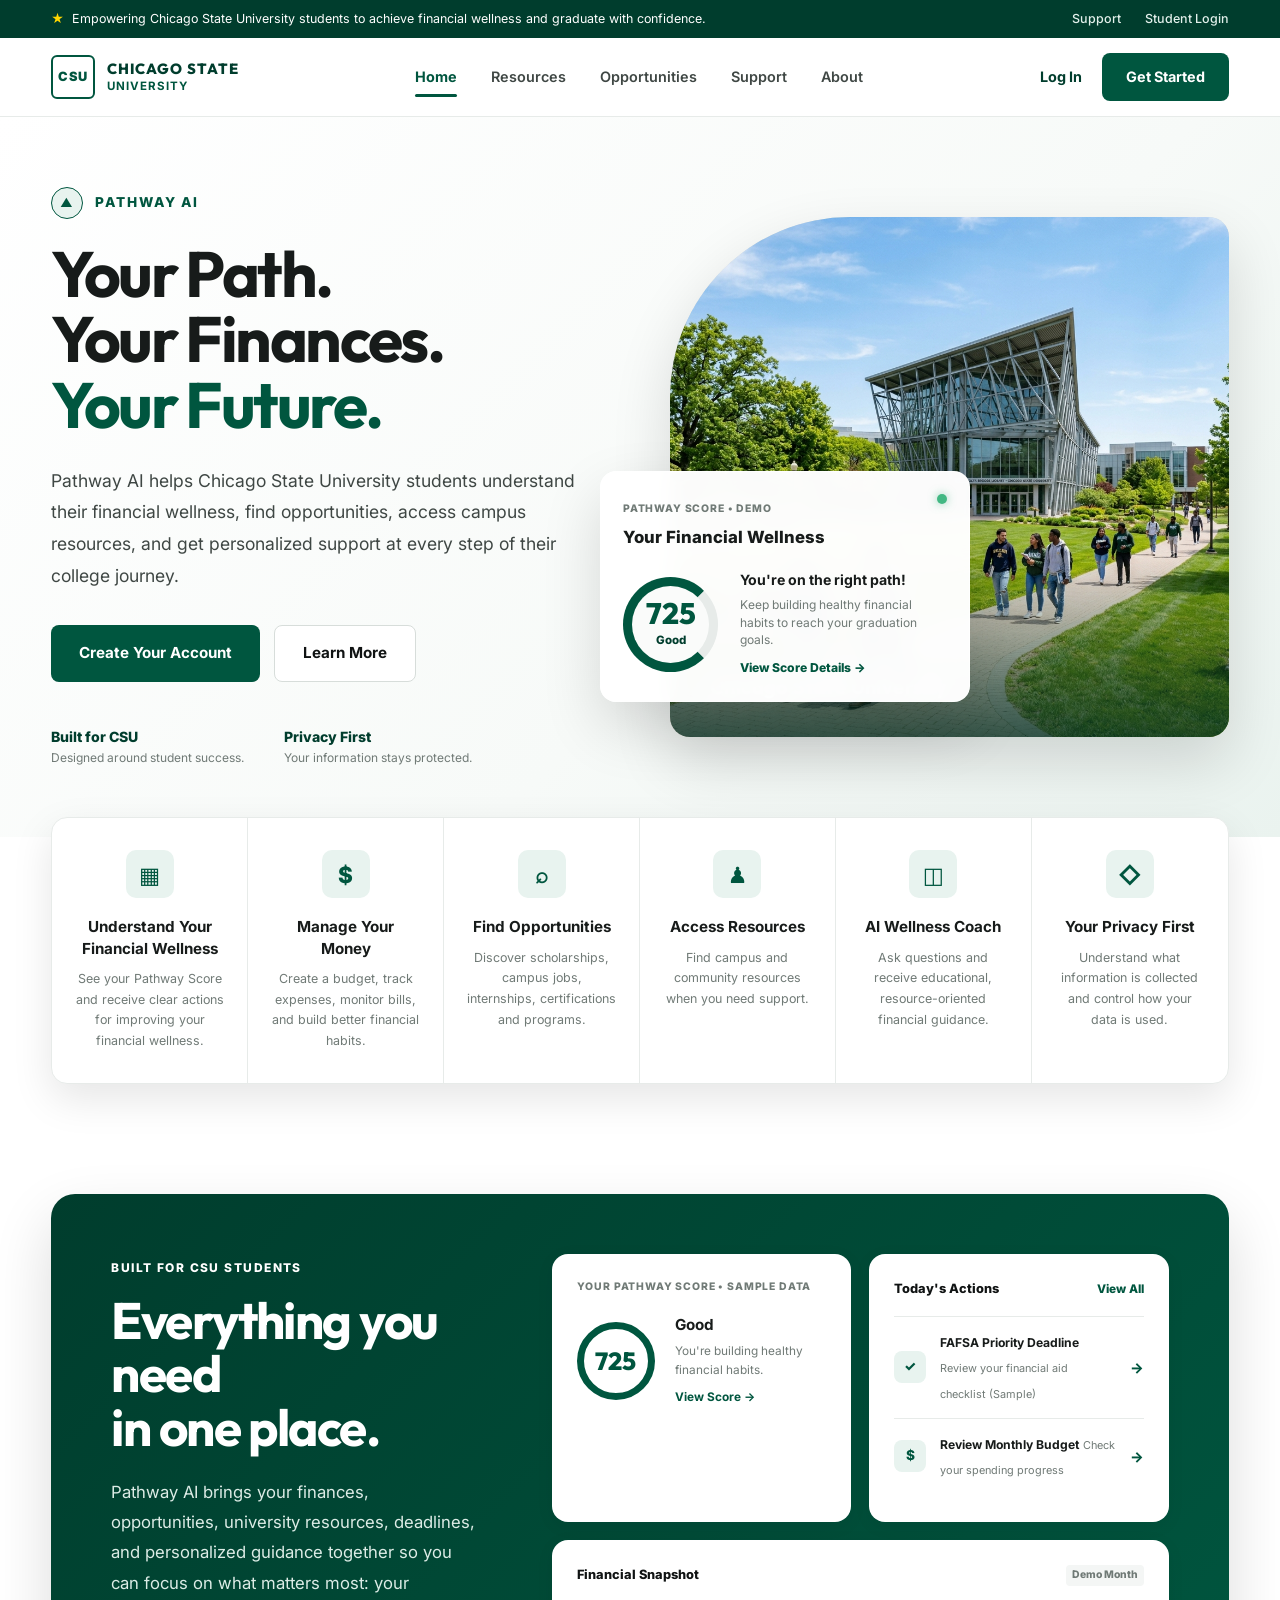
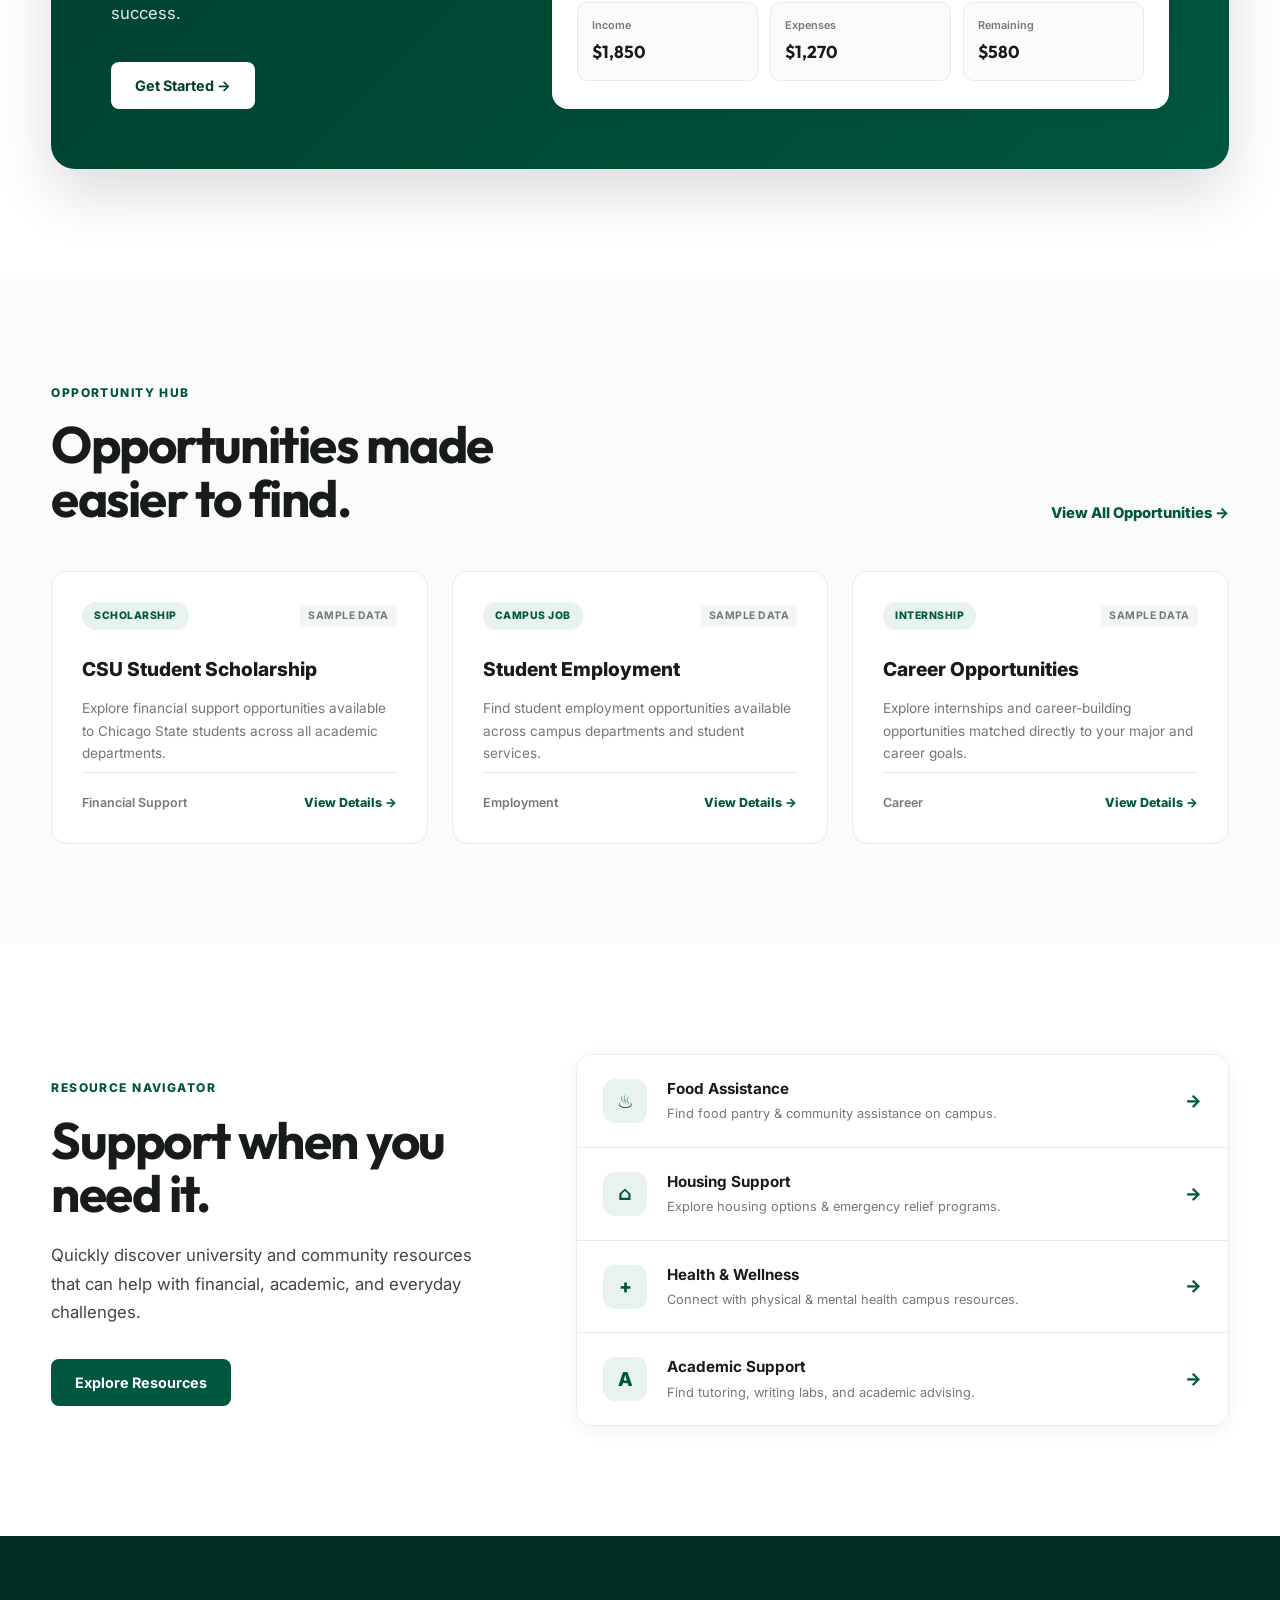
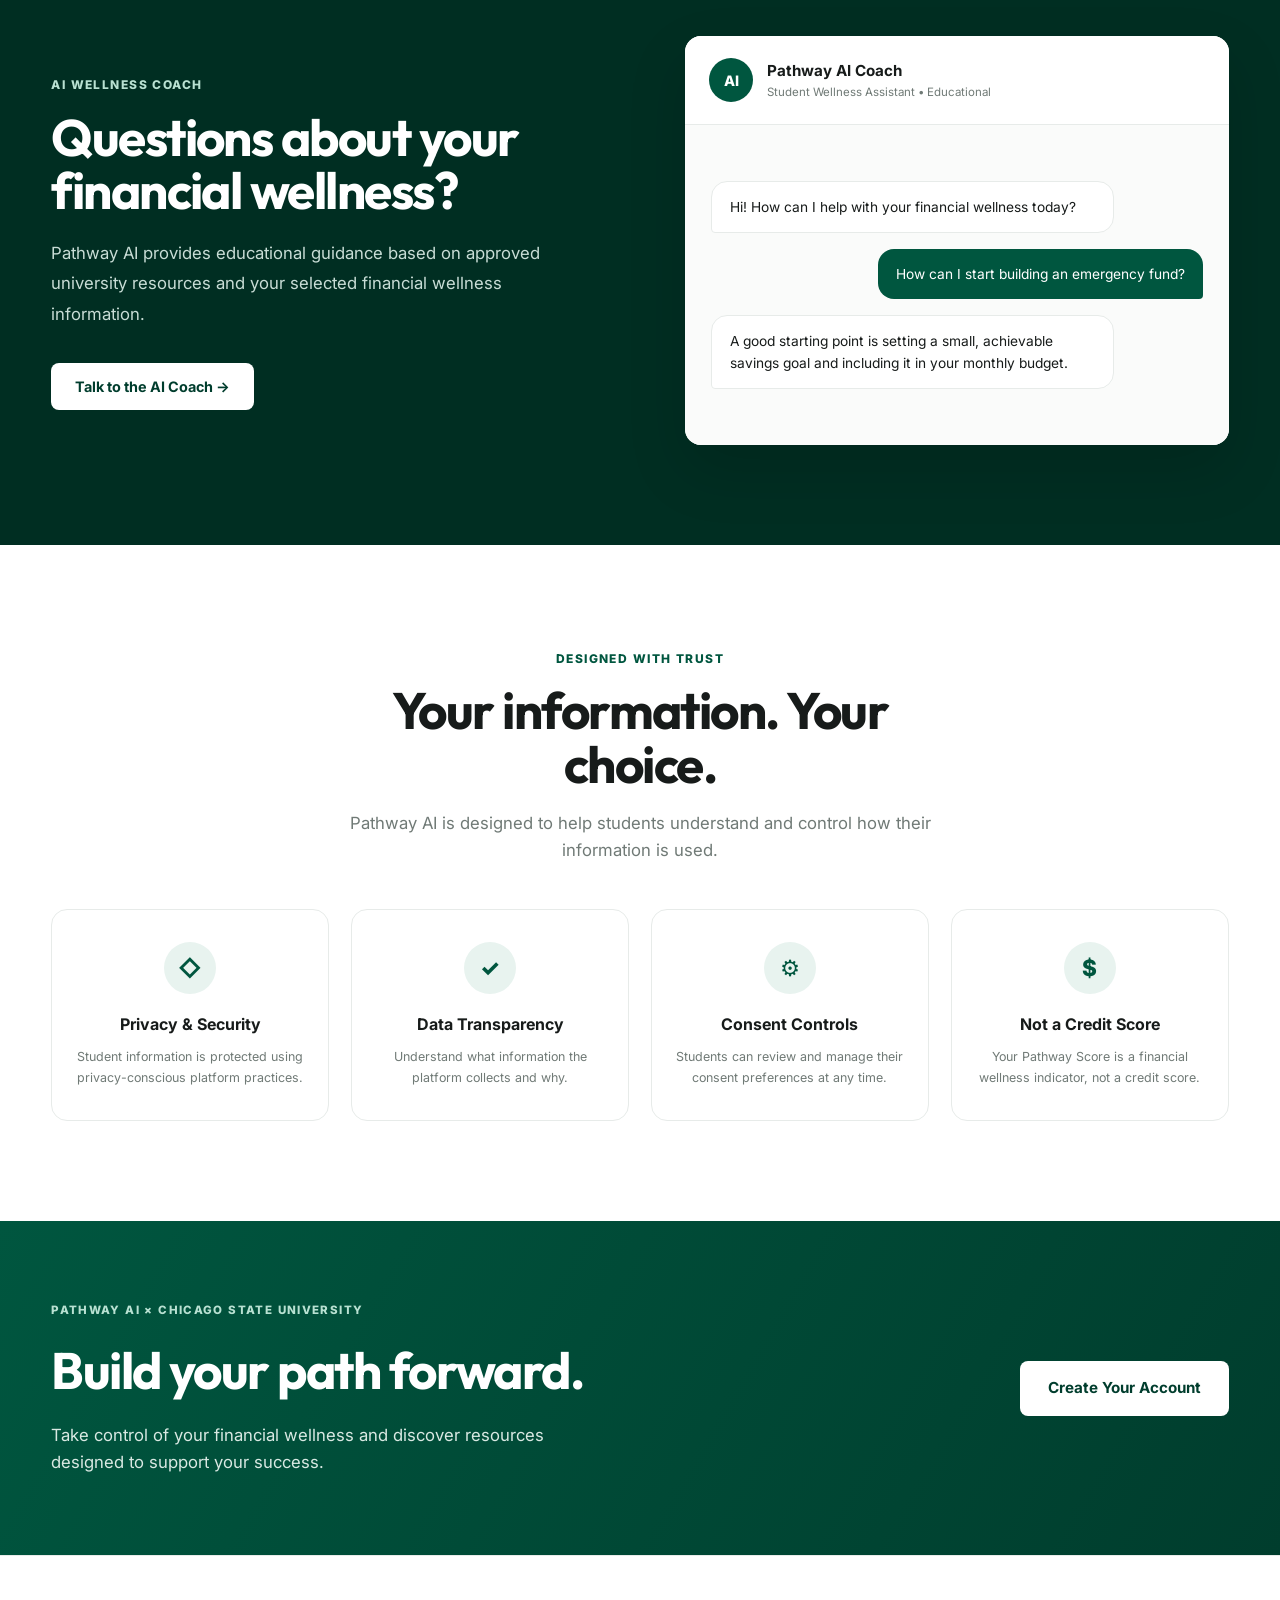
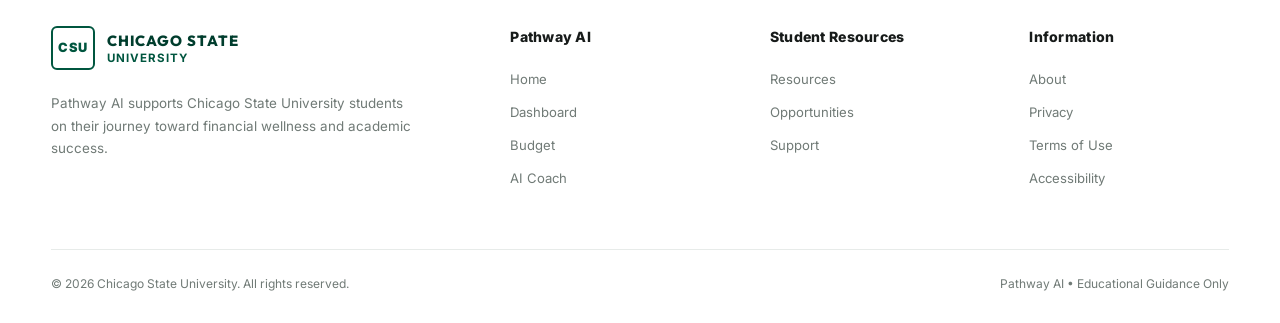
==== index.html @ 60a9a108 "feat: add Pathway AI Chicago State University home page and vercel configuration" ====
<!DOCTYPE html>
<html lang="en">
<head>
  <meta charset="UTF-8" />
  <meta name="viewport" content="width=device-width, initial-scale=1.0" />

  <title>Pathway AI | Chicago State University</title>

  <meta
    name="description"
    content="Pathway AI helps Chicago State University students understand their financial wellness, discover opportunities, access resources, and receive personalized guidance."
  />

  <!-- Fonts -->
  <link rel="preconnect" href="https://fonts.googleapis.com">
  <link rel="preconnect" href="https://fonts.gstatic.com" crossorigin>
  <link href="https://fonts.googleapis.com/css2?family=Inter:wght@400;500;600;700;800;900&family=Outfit:wght@600;700;800&display=swap" rel="stylesheet">

  <link rel="stylesheet" href="styles.css" />
</head>

<body>

  <!-- =========================================
       1. TOP UNIVERSITY BAR
  ========================================== -->

  <div class="university-bar">
    <div class="container university-bar-content">

      <p>
        <span class="star-icon">★</span> Empowering Chicago State University students to achieve financial wellness and graduate with confidence.
      </p>

      <div class="university-links">
        <a href="/support.html">Support</a>
        <a href="/login.html">Student Login</a>
      </div>

    </div>
  </div>


  <!-- =========================================
       2. NAVIGATION
  ========================================== -->

  <header class="site-header" id="site-header">

    <div class="container navbar">

      <a href="/" class="brand" aria-label="Chicago State University Home">
        <div class="brand-mark">
          CSU
        </div>

        <div class="brand-text">
          <strong>CHICAGO STATE</strong>
          <span>UNIVERSITY</span>
        </div>
      </a>

      <nav class="nav-links" id="nav-links" aria-label="Main navigation">
        <a href="/" class="active">Home</a>
        <a href="/resources.html">Resources</a>
        <a href="/opportunities.html">Opportunities</a>
        <a href="/support.html">Support</a>
        <a href="/about.html">About</a>
      </nav>

      <div class="nav-actions">
        <a href="/login.html" class="login-link">
          Log In
        </a>

        <a href="/signup.html" class="btn btn-primary">
          Get Started
        </a>
      </div>

      <button
        class="mobile-menu-button"
        id="mobile-menu-toggle"
        aria-label="Toggle navigation menu"
        aria-expanded="false"
        aria-controls="mobile-nav-drawer"
      >
        ☰
      </button>

    </div>

    <!-- Mobile Navigation Drawer -->
    <div class="mobile-nav-drawer" id="mobile-nav-drawer" aria-hidden="true">
      <div class="mobile-nav-header">
        <div class="brand">
          <div class="brand-mark">CSU</div>
          <div class="brand-text">
            <strong>CHICAGO STATE</strong>
            <span>UNIVERSITY</span>
          </div>
        </div>
        <button class="mobile-close-button" id="mobile-menu-close" aria-label="Close menu">&times;</button>
      </div>
      <nav class="mobile-nav-links">
        <a href="/" class="active">Home</a>
        <a href="/resources.html">Resources</a>
        <a href="/opportunities.html">Opportunities</a>
        <a href="/support.html">Support</a>
        <a href="/about.html">About</a>
        <hr class="drawer-divider" />
        <a href="/dashboard.html">Dashboard</a>
        <a href="/budget.html">Budget Tracker</a>
        <a href="/coach.html">AI Wellness Coach</a>
      </nav>
      <div class="mobile-nav-footer">
        <a href="/login.html" class="btn btn-outline btn-full">Log In</a>
        <a href="/signup.html" class="btn btn-primary btn-full">Get Started</a>
      </div>
    </div>
    <div class="mobile-backdrop" id="mobile-backdrop"></div>

  </header>


  <main>

    <!-- =========================================
         3. HERO
    ========================================== -->

    <section class="hero">

      <div class="container hero-grid">

        <!-- LEFT -->
        <div class="hero-content">

          <div class="pathway-label">
            <div class="pathway-icon">
              ▲
            </div>
            <span>PATHWAY AI</span>
          </div>

          <h1>
            Your Path.<br>
            Your Finances.<br>
            <span>Your Future.</span>
          </h1>

          <p class="hero-description">
            Pathway AI helps Chicago State University students understand their financial wellness, find opportunities, access campus resources, and get personalized support at every step of their college journey.
          </p>

          <div class="hero-buttons">
            <a href="/signup.html" class="btn btn-primary btn-large">
              Create Your Account
            </a>

            <a href="#how-it-works" class="btn btn-outline btn-large">
              Learn More
            </a>
          </div>

          <div class="hero-trust">
            <div>
              <strong>Built for CSU</strong>
              <span>Designed around student success.</span>
            </div>

            <div>
              <strong>Privacy First</strong>
              <span>Your information stays protected.</span>
            </div>
          </div>

        </div>


        <!-- RIGHT -->
        <div class="hero-visual">

          <div class="hero-image-wrapper">

            <!-- Approved Chicago State University photography -->
            <div class="campus-container">
              <img
                src="images/csu-campus.jpg"
                alt="Chicago State University campus with students"
                class="campus-photo"
                loading="eager"
              />
              <div class="campus-overlay">
                <span>Chicago State University</span>
              </div>
            </div>


            <!-- DASHBOARD FLOATING CARD -->
            <div class="floating-score-card">

              <div class="score-card-header">
                <div>
                  <small>PATHWAY SCORE &bull; DEMO</small>
                  <h3>Your Financial Wellness</h3>
                </div>
                <span class="status-dot" title="Active Status"></span>
              </div>

              <div class="score-content">
                <div class="score-circle">
                  <span>725</span>
                  <small>Good</small>
                </div>

                <div class="score-message">
                  <strong>You're on the right path!</strong>
                  <p>
                    Keep building healthy financial habits to reach your graduation goals.
                  </p>
                  <a href="/dashboard.html">
                    View Score Details &rarr;
                  </a>
                </div>
              </div>

            </div>

          </div>

        </div>

      </div>

    </section>



    <!-- =========================================
         4. CORE FEATURES
    ========================================== -->

    <section class="features-section">

      <div class="container">

        <div class="feature-grid">

          <a href="/dashboard.html" class="feature-card">
            <div class="feature-icon">&#x25A6;</div>
            <h3>
              Understand Your
              Financial Wellness
            </h3>
            <p>
              See your Pathway Score and receive clear actions for improving your financial wellness.
            </p>
          </a>

          <a href="/budget.html" class="feature-card">
            <div class="feature-icon">$</div>
            <h3>
              Manage Your Money
            </h3>
            <p>
              Create a budget, track expenses, monitor bills, and build better financial habits.
            </p>
          </a>

          <a href="/opportunities.html" class="feature-card">
            <div class="feature-icon">&#x2315;</div>
            <h3>
              Find Opportunities
            </h3>
            <p>
              Discover scholarships, campus jobs, internships, certifications and programs.
            </p>
          </a>

          <a href="/resources.html" class="feature-card">
            <div class="feature-icon">&#x265F;</div>
            <h3>
              Access Resources
            </h3>
            <p>
              Find campus and community resources when you need support.
            </p>
          </a>

          <a href="/coach.html" class="feature-card">
            <div class="feature-icon">&#x25EB;</div>
            <h3>
              AI Wellness Coach
            </h3>
            <p>
              Ask questions and receive educational, resource-oriented financial guidance.
            </p>
          </a>

          <a href="/privacy.html" class="feature-card">
            <div class="feature-icon">&#x25C7;</div>
            <h3>
              Your Privacy First
            </h3>
            <p>
              Understand what information is collected and control how your data is used.
            </p>
          </a>

        </div>

      </div>

    </section>



    <!-- =========================================
         5. EVERYTHING IN ONE PLACE (DASHBOARD PREVIEW)
    ========================================== -->

    <section class="platform-section" id="how-it-works">

      <div class="container platform-grid">

        <!-- LEFT -->
        <div class="platform-copy">
          <span class="eyebrow">
            BUILT FOR CSU STUDENTS
          </span>

          <h2>
            Everything you need<br>
            in one place.
          </h2>

          <p>
            Pathway AI brings your finances, opportunities, university resources, deadlines, and personalized guidance together so you can focus on what matters most: your success.
          </p>

          <a href="/signup.html" class="btn btn-light">
            Get Started &rarr;
          </a>
        </div>


        <!-- RIGHT DASHBOARD PREVIEW -->
        <div class="dashboard-preview">

          <!-- SCORE -->
          <div class="dashboard-card score-preview">
            <span class="card-label">
              YOUR PATHWAY SCORE &bull; SAMPLE DATA
            </span>

            <div class="mini-score">
              <div class="mini-score-circle">
                725
              </div>

              <div>
                <strong>Good</strong>
                <p>
                  You're building healthy financial habits.
                </p>
                <a href="/dashboard.html">
                  View Score &rarr;
                </a>
              </div>
            </div>
          </div>


          <!-- ACTIONS -->
          <div class="dashboard-card">
            <div class="dashboard-card-title">
              <span>Today's Actions</span>
              <a href="/dashboard.html">
                View All
              </a>
            </div>

            <div class="action-item">
              <div class="action-icon">&check;</div>
              <div>
                <strong>FAFSA Priority Deadline</strong>
                <small>Review your financial aid checklist (Sample)</small>
              </div>
              <span class="arrow-indicator">&rarr;</span>
            </div>

            <div class="action-item">
              <div class="action-icon">$</div>
              <div>
                <strong>Review Monthly Budget</strong>
                <small>Check your spending progress</small>
              </div>
              <span class="arrow-indicator">&rarr;</span>
            </div>
          </div>


          <!-- FINANCIAL SNAPSHOT -->
          <div class="dashboard-card financial-preview">
            <div class="dashboard-card-title">
              <span>Financial Snapshot</span>
              <small class="badge-sample">Demo Month</small>
            </div>

            <div class="financial-stats">
              <div>
                <span>Income</span>
                <strong>$1,850</strong>
              </div>

              <div>
                <span>Expenses</span>
                <strong>$1,270</strong>
              </div>

              <div>
                <span>Remaining</span>
                <strong>$580</strong>
              </div>
            </div>
          </div>

        </div>

      </div>

    </section>



    <!-- =========================================
         6. OPPORTUNITIES (OPPORTUNITY HUB)
    ========================================== -->

    <section class="content-section">

      <div class="container">

        <div class="section-heading">
          <div>
            <span class="eyebrow green">
              OPPORTUNITY HUB
            </span>

            <h2>
              Opportunities made<br>
              easier to find.
            </h2>
          </div>

          <a href="/opportunities.html" class="text-link">
            View All Opportunities &rarr;
          </a>
        </div>


        <div class="opportunity-grid">

          <article class="opportunity-card">
            <div class="opportunity-header-row">
              <span class="opportunity-type">SCHOLARSHIP</span>
              <span class="sample-tag">Sample Data</span>
            </div>

            <h3>CSU Student Scholarship</h3>
            <p>
              Explore financial support opportunities available to Chicago State students across all academic departments.
            </p>

            <div class="opportunity-footer">
              <span>Financial Support</span>
              <a href="/opportunities.html">View Details &rarr;</a>
            </div>
          </article>


          <article class="opportunity-card">
            <div class="opportunity-header-row">
              <span class="opportunity-type">CAMPUS JOB</span>
              <span class="sample-tag">Sample Data</span>
            </div>

            <h3>Student Employment</h3>
            <p>
              Find student employment opportunities available across campus departments and student services.
            </p>

            <div class="opportunity-footer">
              <span>Employment</span>
              <a href="/opportunities.html">View Details &rarr;</a>
            </div>
          </article>


          <article class="opportunity-card">
            <div class="opportunity-header-row">
              <span class="opportunity-type">INTERNSHIP</span>
              <span class="sample-tag">Sample Data</span>
            </div>

            <h3>Career Opportunities</h3>
            <p>
              Explore internships and career-building opportunities matched directly to your major and career goals.
            </p>

            <div class="opportunity-footer">
              <span>Career</span>
              <a href="/opportunities.html">View Details &rarr;</a>
            </div>
          </article>

        </div>

      </div>

    </section>



    <!-- =========================================
         7. CAMPUS RESOURCES (RESOURCE NAVIGATOR)
    ========================================== -->

    <section class="resources-preview-section">

      <div class="container resources-preview-grid">

        <div>
          <span class="eyebrow green">
            RESOURCE NAVIGATOR
          </span>

          <h2>
            Support when you need it.
          </h2>

          <p class="section-description">
            Quickly discover university and community resources that can help with financial, academic, and everyday challenges.
          </p>

          <a href="/resources.html" class="btn btn-primary">
            Explore Resources
          </a>
        </div>


        <div class="resource-list">

          <a href="/resources.html" class="resource-row">
            <span class="resource-icon">&#x2668;</span>
            <div>
              <strong>Food Assistance</strong>
              <small>Find food pantry &amp; community assistance on campus.</small>
            </div>
            <span class="resource-arrow">&rarr;</span>
          </a>

          <a href="/resources.html" class="resource-row">
            <span class="resource-icon">&#x2302;</span>
            <div>
              <strong>Housing Support</strong>
              <small>Explore housing options &amp; emergency relief programs.</small>
            </div>
            <span class="resource-arrow">&rarr;</span>
          </a>

          <a href="/resources.html" class="resource-row">
            <span class="resource-icon">+</span>
            <div>
              <strong>Health &amp; Wellness</strong>
              <small>Connect with physical &amp; mental health campus resources.</small>
            </div>
            <span class="resource-arrow">&rarr;</span>
          </a>

          <a href="/resources.html" class="resource-row">
            <span class="resource-icon">A</span>
            <div>
              <strong>Academic Support</strong>
              <small>Find tutoring, writing labs, and academic advising.</small>
            </div>
            <span class="resource-arrow">&rarr;</span>
          </a>

        </div>

      </div>

    </section>



    <!-- =========================================
         8. AI COACH CTA
    ========================================== -->

    <section class="coach-section">

      <div class="container coach-grid">

        <div>
          <span class="eyebrow light">
            AI WELLNESS COACH
          </span>

          <h2>
            Questions about your<br>
            financial wellness?
          </h2>

          <p>
            Pathway AI provides educational guidance based on approved university resources and your selected financial wellness information.
          </p>

          <a href="/coach.html" class="btn btn-light">
            Talk to the AI Coach &rarr;
          </a>
        </div>


        <div class="chat-preview">

          <div class="chat-header">
            <div class="coach-avatar">
              AI
            </div>
            <div>
              <strong>Pathway AI Coach</strong>
              <span>Student Wellness Assistant &bull; Educational</span>
            </div>
          </div>

          <div class="chat-body">

            <div class="chat-message assistant">
              Hi! How can I help with your financial wellness today?
            </div>

            <div class="chat-message user">
              How can I start building an emergency fund?
            </div>

            <div class="chat-message assistant">
              A good starting point is setting a small, achievable savings goal and including it in your monthly budget.
            </div>

          </div>

        </div>

      </div>

    </section>



    <!-- =========================================
         9. TRUST / PRIVACY
    ========================================== -->

    <section class="trust-section">

      <div class="container">

        <div class="section-heading centered">
          <div>
            <span class="eyebrow green">
              DESIGNED WITH TRUST
            </span>

            <h2>
              Your information. Your choice.
            </h2>

            <p>
              Pathway AI is designed to help students understand and control how their information is used.
            </p>
          </div>
        </div>


        <div class="trust-grid">

          <div class="trust-card">
            <span class="trust-icon">&#x25C7;</span>
            <h3>Privacy &amp; Security</h3>
            <p>
              Student information is protected using privacy-conscious platform practices.
            </p>
          </div>

          <div class="trust-card">
            <span class="trust-icon">&check;</span>
            <h3>Data Transparency</h3>
            <p>
              Understand what information the platform collects and why.
            </p>
          </div>

          <div class="trust-card">
            <span class="trust-icon">&#x2699;</span>
            <h3>Consent Controls</h3>
            <p>
              Students can review and manage their consent preferences at any time.
            </p>
          </div>

          <div class="trust-card">
            <span class="trust-icon">$</span>
            <h3>Not a Credit Score</h3>
            <p>
              Your Pathway Score is a financial wellness indicator, not a credit score.
            </p>
          </div>

        </div>

      </div>

    </section>



    <!-- =========================================
         10. FINAL CTA
    ========================================== -->

    <section class="final-cta">

      <div class="container final-cta-content">

        <div>
          <span class="final-cta-tag">PATHWAY AI &times; CHICAGO STATE UNIVERSITY</span>
          <h2>
            Build your path forward.
          </h2>
          <p>
            Take control of your financial wellness and discover resources designed to support your success.
          </p>
        </div>

        <a href="/signup.html" class="btn btn-light btn-large">
          Create Your Account
        </a>

      </div>

    </section>

  </main>



  <!-- =========================================
       11. FOOTER
  ========================================== -->

  <footer class="footer">

    <div class="container footer-grid">

      <div class="footer-brand">
        <a href="/" class="brand">
          <div class="brand-mark">
            CSU
          </div>
          <div class="brand-text">
            <strong>CHICAGO STATE</strong>
            <span>UNIVERSITY</span>
          </div>
        </a>

        <p>
          Pathway AI supports Chicago State University students on their journey toward financial wellness and academic success.
        </p>
      </div>


      <div class="footer-column">
        <h4>Pathway AI</h4>
        <a href="/">Home</a>
        <a href="/dashboard.html">Dashboard</a>
        <a href="/budget.html">Budget</a>
        <a href="/coach.html">AI Coach</a>
      </div>


      <div class="footer-column">
        <h4>Student Resources</h4>
        <a href="/resources.html">Resources</a>
        <a href="/opportunities.html">Opportunities</a>
        <a href="/support.html">Support</a>
      </div>


      <div class="footer-column">
        <h4>Information</h4>
        <a href="/about.html">About</a>
        <a href="/privacy.html">Privacy</a>
        <a href="/terms.html">Terms of Use</a>
        <a href="/accessibility.html">Accessibility</a>
      </div>

    </div>


    <div class="container footer-bottom">
      <span>
        &copy; 2026 Chicago State University. All rights reserved.
      </span>

      <span>
        Pathway AI &bull; Educational Guidance Only
      </span>
    </div>

  </footer>

  <!-- Script for Mobile Menu & Interactivity -->
  <script src="main.js"></script>

</body>
</html>
---- styles.css ----
/* =========================================================
   PATHWAY AI × CHICAGO STATE UNIVERSITY
   HOME PAGE STYLESHEET
========================================================= */

/* -----------------------------
   VARIABLES & DESIGN TOKENS
----------------------------- */

:root {
  --csu-green: #00563f;
  --csu-green-dark: #003d2d;
  --csu-green-deep: #002e22;
  --csu-green-light: #e8f3ef;
  --csu-green-hover: #004734;

  --black: #101313;
  --dark: #171b1a;
  --white: #ffffff;

  --gray-50: #fafbfa;
  --gray-100: #f4f6f5;
  --gray-200: #e7ebe9;
  --gray-300: #d7ddda;
  --gray-400: #a0aba6;
  --gray-500: #707a76;
  --gray-700: #3f4744;

  --shadow-sm: 0 4px 18px rgba(0, 0, 0, 0.06);
  --shadow-md: 0 15px 40px rgba(0, 0, 0, 0.10);
  --shadow-lg: 0 25px 60px rgba(0, 0, 0, 0.14);

  --radius-sm: 8px;
  --radius-md: 16px;
  --radius-lg: 24px;

  --font-main: 'Inter', system-ui, -apple-system, BlinkMacSystemFont, "Segoe UI", Roboto, sans-serif;
  --font-heading: 'Outfit', 'Inter', system-ui, sans-serif;

  --container: 1240px;
}


/* -----------------------------
   RESET & BASE STYLES
----------------------------- */

*, *::before, *::after {
  margin: 0;
  padding: 0;
  box-sizing: border-box;
}

html {
  scroll-behavior: smooth;
}

body {
  font-family: var(--font-main);
  background: var(--white);
  color: var(--black);
  line-height: 1.6;
  -webkit-font-smoothing: antialiased;
  -moz-osx-font-smoothing: grayscale;
}

img {
  display: block;
  max-width: 100%;
  height: auto;
}

a {
  color: inherit;
  text-decoration: none;
  transition: color 0.2s ease, opacity 0.2s ease;
}

button, input {
  font: inherit;
}

:focus-visible {
  outline: 2px solid var(--csu-green);
  outline-offset: 3px;
}


/* -----------------------------
   GLOBAL UTILITIES
----------------------------- */

.container {
  width: min(92%, var(--container));
  margin-inline: auto;
}

.eyebrow {
  display: inline-block;
  font-size: 0.75rem;
  font-weight: 800;
  letter-spacing: 0.12em;
  text-transform: uppercase;
  margin-bottom: 16px;
}

.eyebrow.green {
  color: var(--csu-green);
}

.eyebrow.light {
  color: #b8e1d2;
}

.section-description {
  max-width: 560px;
  color: var(--gray-700);
  font-size: 1.05rem;
  line-height: 1.7;
}

.sample-tag {
  font-size: 0.65rem;
  font-weight: 700;
  color: var(--gray-500);
  background: var(--gray-100);
  padding: 3px 8px;
  border-radius: 4px;
  text-transform: uppercase;
  letter-spacing: 0.05em;
}


/* =========================================================
   BUTTONS
========================================================= */

.btn {
  display: inline-flex;
  align-items: center;
  justify-content: center;
  padding: 12px 24px;
  border-radius: 8px;
  font-size: 0.9rem;
  font-weight: 700;
  cursor: pointer;
  border: none;
  transition: transform 0.2s ease, background 0.2s ease, box-shadow 0.2s ease, border-color 0.2s ease;
}

.btn:hover {
  transform: translateY(-2px);
}

.btn-primary {
  background: var(--csu-green);
  color: var(--white);
}

.btn-primary:hover {
  background: var(--csu-green-dark);
  box-shadow: 0 10px 25px rgba(0, 86, 63, 0.22);
}

.btn-outline {
  border: 1px solid var(--gray-300);
  background: var(--white);
  color: var(--black);
}

.btn-outline:hover {
  border-color: var(--csu-green);
  color: var(--csu-green);
  background: var(--gray-50);
}

.btn-light {
  background: var(--white);
  color: var(--csu-green-dark);
}

.btn-light:hover {
  background: var(--gray-100);
  box-shadow: 0 8px 20px rgba(0, 0, 0, 0.12);
}

.btn-large {
  padding: 15px 28px;
  font-size: 0.95rem;
}

.btn-full {
  width: 100%;
}


/* =========================================================
   1. UNIVERSITY TOP BAR
========================================================= */

.university-bar {
  background: var(--csu-green-dark);
  color: var(--white);
  font-size: 0.78rem;
}

.university-bar-content {
  min-height: 38px;
  display: flex;
  align-items: center;
  justify-content: space-between;
}

.star-icon {
  color: #ffd700;
  margin-right: 4px;
}

.university-links {
  display: flex;
  gap: 24px;
}

.university-links a {
  color: #e2f0eb;
  font-weight: 500;
}

.university-links a:hover {
  color: var(--white);
  text-decoration: underline;
}


/* =========================================================
   2. NAVIGATION HEADER
========================================================= */

.site-header {
  position: sticky;
  top: 0;
  z-index: 1000;
  background: rgba(255, 255, 255, 0.96);
  border-bottom: 1px solid var(--gray-200);
  backdrop-filter: blur(14px);
  -webkit-backdrop-filter: blur(14px);
  transition: box-shadow 0.3s ease;
}

.site-header.scrolled {
  box-shadow: 0 4px 20px rgba(0, 0, 0, 0.08);
}

.navbar {
  height: 78px;
  display: flex;
  align-items: center;
  justify-content: space-between;
}

.brand {
  display: flex;
  align-items: center;
  gap: 12px;
}

.brand-mark {
  width: 44px;
  height: 44px;
  display: grid;
  place-items: center;
  border: 2px solid var(--csu-green);
  border-radius: 6px;
  color: var(--csu-green);
  font-size: 0.8rem;
  font-weight: 900;
  letter-spacing: 0.04em;
  background: var(--white);
}

.brand-text {
  display: flex;
  flex-direction: column;
  color: var(--csu-green-dark);
  line-height: 1.1;
  letter-spacing: 0.06em;
}

.brand-text strong {
  font-family: var(--font-heading);
  font-size: 0.92rem;
  font-weight: 800;
}

.brand-text span {
  margin-top: 3px;
  font-size: 0.72rem;
  font-weight: 700;
  color: var(--csu-green);
}

.nav-links {
  display: flex;
  align-items: center;
  gap: 34px;
}

.nav-links a {
  position: relative;
  padding-block: 26px;
  font-size: 0.9rem;
  font-weight: 600;
  color: var(--gray-700);
}

.nav-links a:hover {
  color: var(--csu-green-dark);
}

.nav-links a::after {
  content: "";
  position: absolute;
  left: 0;
  bottom: 18px;
  width: 0;
  height: 3px;
  border-radius: 2px;
  background: var(--csu-green);
  transition: width 0.2s ease;
}

.nav-links a:hover::after,
.nav-links a.active::after {
  width: 100%;
}

.nav-links a.active {
  color: var(--csu-green);
  font-weight: 700;
}

.nav-actions {
  display: flex;
  align-items: center;
  gap: 20px;
}

.login-link {
  font-size: 0.9rem;
  font-weight: 700;
  color: var(--csu-green-dark);
}

.login-link:hover {
  color: var(--csu-green);
}

.mobile-menu-button {
  display: none;
  border: none;
  background: none;
  font-size: 1.6rem;
  color: var(--csu-green-dark);
  cursor: pointer;
  padding: 6px;
}


/* MOBILE DRAWER NAV */

.mobile-nav-drawer {
  position: fixed;
  top: 0;
  right: -100%;
  width: 320px;
  max-width: 85vw;
  height: 100vh;
  background: var(--white);
  z-index: 1200;
  box-shadow: -10px 0 30px rgba(0, 0, 0, 0.2);
  display: flex;
  flex-direction: column;
  transition: right 0.3s cubic-bezier(0.16, 1, 0.3, 1);
  overflow-y: auto;
}

.mobile-nav-drawer.active {
  right: 0;
}

.mobile-nav-header {
  display: flex;
  align-items: center;
  justify-content: space-between;
  padding: 20px 24px;
  border-bottom: 1px solid var(--gray-200);
}

.mobile-close-button {
  border: none;
  background: none;
  font-size: 2rem;
  color: var(--gray-700);
  cursor: pointer;
  line-height: 1;
}

.mobile-nav-links {
  display: flex;
  flex-direction: column;
  padding: 24px;
  gap: 16px;
}

.mobile-nav-links a {
  font-size: 1rem;
  font-weight: 600;
  color: var(--gray-700);
  padding-block: 6px;
}

.mobile-nav-links a.active,
.mobile-nav-links a:hover {
  color: var(--csu-green);
  font-weight: 700;
}

.drawer-divider {
  border: none;
  border-top: 1px solid var(--gray-200);
  margin-block: 8px;
}

.mobile-nav-footer {
  margin-top: auto;
  padding: 24px;
  display: flex;
  flex-direction: column;
  gap: 12px;
  border-top: 1px solid var(--gray-200);
}

.mobile-backdrop {
  position: fixed;
  top: 0;
  left: 0;
  width: 100vw;
  height: 100vh;
  background: rgba(0, 0, 0, 0.5);
  z-index: 1100;
  opacity: 0;
  pointer-events: none;
  transition: opacity 0.3s ease;
}

.mobile-backdrop.active {
  opacity: 1;
  pointer-events: auto;
}


/* =========================================================
   3. HERO SECTION
========================================================= */

.hero {
  overflow: hidden;
  background: linear-gradient(135deg, #ffffff 0%, #f7faf8 60%, #eaf3ef 100%);
  position: relative;
}

.hero-grid {
  min-height: 650px;
  display: grid;
  grid-template-columns: 1fr 1fr;
  align-items: center;
  gap: 60px;
  padding-block: 70px;
}

/* HERO TEXT */

.pathway-label {
  display: flex;
  align-items: center;
  gap: 12px;
  margin-bottom: 22px;
  color: var(--csu-green);
  font-weight: 800;
  letter-spacing: 0.14em;
  font-size: 0.85rem;
}

.pathway-icon {
  width: 32px;
  height: 32px;
  display: grid;
  place-items: center;
  border: 1.5px solid var(--csu-green);
  border-radius: 50%;
  font-size: 0.75rem;
  background: var(--csu-green-light);
}

.hero h1 {
  max-width: 620px;
  font-family: var(--font-heading);
  font-size: clamp(3rem, 5vw, 5.2rem);
  line-height: 1.02;
  letter-spacing: -0.04em;
  margin-bottom: 28px;
  color: var(--dark);
}

.hero h1 span {
  color: var(--csu-green);
}

.hero-description {
  max-width: 610px;
  margin-bottom: 34px;
  color: var(--gray-700);
  font-size: 1.1rem;
  line-height: 1.8;
}

.hero-buttons {
  display: flex;
  gap: 14px;
  margin-bottom: 44px;
}

.hero-trust {
  display: flex;
  gap: 40px;
}

.hero-trust div {
  display: flex;
  flex-direction: column;
}

.hero-trust strong {
  color: var(--csu-green-dark);
  font-size: 0.88rem;
  font-weight: 800;
}

.hero-trust span {
  color: var(--gray-500);
  font-size: 0.75rem;
}

/* HERO VISUAL & PHOTO */

.hero-image-wrapper {
  position: relative;
}

.campus-container {
  min-height: 520px;
  border-radius: 180px 20px 20px 20px;
  overflow: hidden;
  position: relative;
  box-shadow: var(--shadow-lg);
  background: var(--gray-300);
}

.campus-photo {
  width: 100%;
  height: 520px;
  object-fit: cover;
  object-position: center;
  transition: transform 0.6s ease;
}

.campus-container:hover .campus-photo {
  transform: scale(1.03);
}

.campus-overlay {
  position: absolute;
  bottom: 0;
  left: 0;
  right: 0;
  height: 180px;
  display: flex;
  align-items: flex-end;
  padding: 34px 40px;
  background: linear-gradient(transparent, rgba(0, 46, 34, 0.78));
}

.campus-overlay span {
  color: var(--white);
  font-family: var(--font-heading);
  font-size: 1.25rem;
  font-weight: 700;
  letter-spacing: 0.02em;
}

/* FLOATING SCORE CARD */

.floating-score-card {
  position: absolute;
  left: -70px;
  bottom: 35px;
  width: 370px;
  padding: 22px;
  background: rgba(255, 255, 255, 0.98);
  border: 1px solid rgba(255, 255, 255, 0.9);
  border-radius: var(--radius-md);
  box-shadow: var(--shadow-lg);
  backdrop-filter: blur(10px);
  transition: transform 0.3s ease, box-shadow 0.3s ease;
}

.floating-score-card:hover {
  transform: translateY(-4px);
  box-shadow: 0 30px 70px rgba(0, 0, 0, 0.18);
}

.score-card-header {
  display: flex;
  justify-content: space-between;
  align-items: flex-start;
  margin-bottom: 18px;
}

.score-card-header small {
  color: var(--gray-500);
  font-size: 0.65rem;
  font-weight: 800;
  letter-spacing: 0.08em;
}

.score-card-header h3 {
  margin-top: 4px;
  font-size: 1.05rem;
  font-weight: 800;
  color: var(--dark);
}

.status-dot {
  width: 10px;
  height: 10px;
  border-radius: 50%;
  background: #42b883;
  box-shadow: 0 0 10px rgba(66, 184, 131, 0.6);
}

.score-content {
  display: flex;
  align-items: center;
  gap: 22px;
}

.score-circle {
  width: 95px;
  height: 95px;
  flex-shrink: 0;
  display: flex;
  flex-direction: column;
  align-items: center;
  justify-content: center;
  border: 9px solid var(--csu-green);
  border-right-color: var(--gray-200);
  border-radius: 50%;
  background: var(--gray-50);
}

.score-circle span {
  color: var(--csu-green);
  font-family: var(--font-heading);
  font-size: 1.85rem;
  font-weight: 800;
  line-height: 1;
}

.score-circle small {
  margin-top: 2px;
  font-size: 0.72rem;
  font-weight: 800;
  color: var(--csu-green-dark);
}

.score-message strong {
  font-size: 0.88rem;
  color: var(--dark);
  display: block;
}

.score-message p {
  margin-block: 5px;
  color: var(--gray-500);
  font-size: 0.75rem;
  line-height: 1.45;
}

.score-message a {
  color: var(--csu-green);
  font-size: 0.76rem;
  font-weight: 800;
  display: inline-block;
  margin-top: 4px;
}

.score-message a:hover {
  text-decoration: underline;
}


/* =========================================================
   4. CORE FEATURES
========================================================= */

.features-section {
  position: relative;
  margin-top: -20px;
  z-index: 10;
}

.feature-grid {
  display: grid;
  grid-template-columns: repeat(6, 1fr);
  background: var(--white);
  border: 1px solid var(--gray-200);
  border-radius: var(--radius-md);
  box-shadow: var(--shadow-md);
  overflow: hidden;
}

.feature-card {
  min-height: 230px;
  padding: 32px 22px;
  text-align: center;
  border-right: 1px solid var(--gray-200);
  transition: background 0.25 ease, transform 0.2s ease, box-shadow 0.2s ease;
  display: flex;
  flex-direction: column;
  align-items: center;
}

.feature-card:last-child {
  border-right: none;
}

.feature-card:hover {
  background: var(--csu-green-light);
  transform: translateY(-2px);
}

.feature-icon {
  width: 48px;
  height: 48px;
  margin-bottom: 18px;
  display: grid;
  place-items: center;
  color: var(--csu-green);
  font-size: 1.4rem;
  font-weight: 800;
  background: var(--csu-green-light);
  border-radius: 10px;
  transition: background 0.2s ease, transform 0.2s ease;
}

.feature-card:hover .feature-icon {
  background: var(--csu-green);
  color: var(--white);
  transform: scale(1.08);
}

.feature-card h3 {
  margin-bottom: 10px;
  font-size: 0.95rem;
  font-weight: 700;
  line-height: 1.4;
  color: var(--dark);
}

.feature-card p {
  color: var(--gray-500);
  font-size: 0.78rem;
  line-height: 1.65;
}


/* =========================================================
   5. PLATFORM SECTION (DASHBOARD PREVIEW)
========================================================= */

.platform-section {
  padding-block: 110px;
}

.platform-grid {
  display: grid;
  grid-template-columns: 0.75fr 1.25fr;
  gap: 70px;
  padding: 60px;
  color: var(--white);
  background: linear-gradient(135deg, var(--csu-green-dark), var(--csu-green));
  border-radius: var(--radius-lg);
  box-shadow: var(--shadow-lg);
}

.platform-copy h2 {
  font-family: var(--font-heading);
  margin-bottom: 22px;
  font-size: clamp(2.2rem, 4vw, 3.5rem);
  line-height: 1.05;
  letter-spacing: -0.03em;
}

.platform-copy p {
  max-width: 460px;
  margin-bottom: 34px;
  color: #dcece6;
  font-size: 1.05rem;
  line-height: 1.8;
}

/* DASHBOARD CARDS PREVIEW */

.dashboard-preview {
  display: grid;
  grid-template-columns: repeat(2, 1fr);
  gap: 18px;
}

.dashboard-card {
  padding: 24px;
  color: var(--black);
  background: var(--white);
  border-radius: 16px;
  box-shadow: var(--shadow-sm);
  border: 1px solid rgba(255, 255, 255, 0.4);
}

.financial-preview {
  grid-column: 1 / -1;
}

.card-label {
  color: var(--gray-500);
  font-size: 0.65rem;
  font-weight: 800;
  letter-spacing: 0.08em;
  display: block;
}

.mini-score {
  display: flex;
  align-items: center;
  gap: 20px;
  margin-top: 16px;
}

.mini-score-circle {
  width: 78px;
  height: 78px;
  display: grid;
  place-items: center;
  flex-shrink: 0;
  border: 7px solid var(--csu-green);
  border-radius: 50%;
  color: var(--csu-green);
  font-family: var(--font-heading);
  font-size: 1.55rem;
  font-weight: 800;
}

.mini-score strong {
  font-size: 0.95rem;
  color: var(--dark);
}

.mini-score p {
  margin-block: 4px;
  color: var(--gray-500);
  font-size: 0.74rem;
}

.mini-score a {
  color: var(--csu-green);
  font-size: 0.74rem;
  font-weight: 700;
}

.mini-score a:hover {
  text-decoration: underline;
}

.dashboard-card-title {
  display: flex;
  justify-content: space-between;
  align-items: center;
  margin-bottom: 16px;
  font-size: 0.8rem;
  font-weight: 800;
}

.dashboard-card-title a {
  color: var(--csu-green);
  font-size: 0.74rem;
}

.badge-sample {
  font-size: 0.65rem;
  background: var(--gray-100);
  padding: 2px 6px;
  border-radius: 4px;
  color: var(--gray-500);
}

.action-item {
  display: grid;
  grid-template-columns: auto 1fr auto;
  align-items: center;
  gap: 14px;
  padding-block: 12px;
  border-top: 1px solid var(--gray-200);
}

.action-icon {
  width: 32px;
  height: 32px;
  display: grid;
  place-items: center;
  border-radius: 8px;
  color: var(--csu-green);
  background: var(--csu-green-light);
  font-weight: 800;
  font-size: 0.85rem;
}

.action-item strong {
  font-size: 0.76rem;
  color: var(--dark);
}

.action-item small {
  color: var(--gray-500);
  font-size: 0.68rem;
}

.arrow-indicator {
  color: var(--csu-green);
  font-weight: 800;
  font-size: 0.9rem;
}

.financial-stats {
  display: grid;
  grid-template-columns: repeat(3, 1fr);
  gap: 12px;
  margin-top: 8px;
}

.financial-stats div {
  padding: 14px;
  border-radius: 10px;
  background: var(--gray-50);
  border: 1px solid var(--gray-200);
}

.financial-stats span {
  color: var(--gray-500);
  font-size: 0.68rem;
  font-weight: 600;
  display: block;
}

.financial-stats strong {
  margin-top: 4px;
  font-size: 1.08rem;
  font-family: var(--font-heading);
  color: var(--dark);
  display: block;
}


/* =========================================================
   6. OPPORTUNITIES (OPPORTUNITY HUB)
========================================================= */

.content-section {
  padding-block: 100px;
  background: var(--gray-50);
}

.section-heading {
  display: flex;
  align-items: flex-end;
  justify-content: space-between;
  margin-bottom: 45px;
}

.section-heading h2 {
  font-family: var(--font-heading);
  max-width: 600px;
  font-size: clamp(2rem, 4vw, 3.2rem);
  line-height: 1.05;
  letter-spacing: -0.03em;
  color: var(--dark);
}

.text-link {
  color: var(--csu-green);
  font-weight: 800;
  font-size: 0.92rem;
}

.text-link:hover {
  text-decoration: underline;
}

.opportunity-grid {
  display: grid;
  grid-template-columns: repeat(3, 1fr);
  gap: 24px;
}

.opportunity-card {
  padding: 30px;
  background: var(--white);
  border: 1px solid var(--gray-200);
  border-radius: var(--radius-md);
  display: flex;
  flex-direction: column;
  transition: transform 0.25s ease, box-shadow 0.25s ease, border-color 0.25s ease;
}

.opportunity-card:hover {
  transform: translateY(-5px);
  box-shadow: var(--shadow-md);
  border-color: var(--gray-300);
}

.opportunity-header-row {
  display: flex;
  justify-content: space-between;
  align-items: center;
  margin-bottom: 24px;
}

.opportunity-type {
  display: inline-block;
  padding: 6px 12px;
  border-radius: 20px;
  color: var(--csu-green);
  background: var(--csu-green-light);
  font-size: 0.65rem;
  font-weight: 800;
  letter-spacing: 0.05em;
}

.opportunity-card h3 {
  margin-bottom: 12px;
  font-size: 1.2rem;
  font-weight: 800;
  color: var(--dark);
}

.opportunity-card p {
  min-height: 75px;
  color: var(--gray-500);
  font-size: 0.85rem;
  line-height: 1.65;
}

.opportunity-footer {
  display: flex;
  justify-content: space-between;
  align-items: center;
  margin-top: auto;
  padding-top: 20px;
  border-top: 1px solid var(--gray-200);
  font-size: 0.78rem;
  color: var(--gray-500);
  font-weight: 600;
}

.opportunity-footer a {
  color: var(--csu-green);
  font-weight: 800;
}

.opportunity-footer a:hover {
  text-decoration: underline;
}


/* =========================================================
   7. CAMPUS RESOURCES (RESOURCE NAVIGATOR)
========================================================= */

.resources-preview-section {
  padding-block: 110px;
}

.resources-preview-grid {
  display: grid;
  grid-template-columns: 0.8fr 1.2fr;
  align-items: center;
  gap: 90px;
}

.resources-preview-grid h2 {
  font-family: var(--font-heading);
  margin-bottom: 20px;
  font-size: clamp(2rem, 4vw, 3.3rem);
  line-height: 1.05;
  color: var(--dark);
  letter-spacing: -0.03em;
}

.resources-preview-grid .section-description {
  margin-bottom: 32px;
}

.resource-list {
  border: 1px solid var(--gray-200);
  border-radius: var(--radius-md);
  overflow: hidden;
  box-shadow: var(--shadow-sm);
}

.resource-row {
  display: grid;
  grid-template-columns: auto 1fr auto;
  align-items: center;
  gap: 20px;
  padding: 22px 26px;
  background: var(--white);
  border-bottom: 1px solid var(--gray-200);
  transition: background 0.2s ease, padding-left 0.2s ease;
}

.resource-row:last-child {
  border-bottom: none;
}

.resource-row:hover {
  background: var(--csu-green-light);
  padding-left: 30px;
}

.resource-icon {
  width: 44px;
  height: 44px;
  display: grid;
  place-items: center;
  border-radius: 12px;
  color: var(--csu-green);
  background: var(--csu-green-light);
  font-weight: 800;
  font-size: 1.2rem;
  transition: background 0.2s ease, color 0.2s ease;
}

.resource-row:hover .resource-icon {
  background: var(--csu-green);
  color: var(--white);
}

.resource-row strong {
  font-size: 0.95rem;
  color: var(--dark);
  display: block;
}

.resource-row small {
  margin-top: 3px;
  color: var(--gray-500);
  font-size: 0.8rem;
  display: block;
}

.resource-arrow {
  color: var(--csu-green);
  font-weight: 800;
  font-size: 1.1rem;
  transition: transform 0.2s ease;
}

.resource-row:hover .resource-arrow {
  transform: translateX(4px);
}


/* =========================================================
   8. AI COACH SECTION
========================================================= */

.coach-section {
  padding-block: 100px;
  color: var(--white);
  background: var(--csu-green-deep);
}

.coach-grid {
  display: grid;
  grid-template-columns: 1fr 1fr;
  align-items: center;
  gap: 90px;
}

.coach-grid h2 {
  font-family: var(--font-heading);
  max-width: 520px;
  margin-bottom: 20px;
  font-size: clamp(2.3rem, 4vw, 3.8rem);
  line-height: 1.05;
  letter-spacing: -0.03em;
}

.coach-grid > div > p {
  max-width: 550px;
  margin-bottom: 34px;
  color: #c8ddd6;
  font-size: 1.05rem;
  line-height: 1.8;
}

.chat-preview {
  overflow: hidden;
  color: var(--black);
  background: var(--white);
  border-radius: var(--radius-md);
  box-shadow: var(--shadow-lg);
}

.chat-header {
  display: flex;
  align-items: center;
  gap: 14px;
  padding: 22px 24px;
  border-bottom: 1px solid var(--gray-200);
  background: var(--white);
}

.coach-avatar {
  width: 44px;
  height: 44px;
  display: grid;
  place-items: center;
  border-radius: 50%;
  color: var(--white);
  background: var(--csu-green);
  font-weight: 800;
  font-size: 0.9rem;
}

.chat-header strong {
  font-size: 0.95rem;
  color: var(--dark);
  display: block;
}

.chat-header span {
  color: var(--gray-500);
  font-size: 0.72rem;
  display: block;
}

.chat-body {
  min-height: 320px;
  padding: 26px;
  background: var(--gray-50);
  display: flex;
  flex-direction: column;
  justify-content: center;
}

.chat-message {
  max-width: 82%;
  margin-bottom: 16px;
  padding: 14px 18px;
  border-radius: 16px;
  font-size: 0.86rem;
  line-height: 1.6;
}

.chat-message:last-child {
  margin-bottom: 0;
}

.chat-message.assistant {
  background: var(--white);
  border: 1px solid var(--gray-200);
  color: var(--dark);
  border-bottom-left-radius: 4px;
}

.chat-message.user {
  margin-left: auto;
  color: var(--white);
  background: var(--csu-green);
  border-bottom-right-radius: 4px;
}


/* =========================================================
   9. TRUST & PRIVACY
========================================================= */

.trust-section {
  padding-block: 100px;
  background: var(--white);
}

.section-heading.centered {
  justify-content: center;
  text-align: center;
}

.section-heading.centered p {
  max-width: 600px;
  margin: 18px auto 0;
  color: var(--gray-500);
  font-size: 1.05rem;
}

.trust-grid {
  display: grid;
  grid-template-columns: repeat(4, 1fr);
  gap: 22px;
}

.trust-card {
  padding: 32px 24px;
  text-align: center;
  border: 1px solid var(--gray-200);
  border-radius: var(--radius-md);
  background: var(--white);
  transition: transform 0.2s ease, box-shadow 0.2s ease;
}

.trust-card:hover {
  transform: translateY(-4px);
  box-shadow: var(--shadow-sm);
  border-color: var(--csu-green);
}

.trust-card > .trust-icon {
  display: inline-flex;
  align-items: center;
  justify-content: center;
  width: 52px;
  height: 52px;
  margin-bottom: 18px;
  color: var(--csu-green);
  background: var(--csu-green-light);
  border-radius: 50%;
  font-size: 1.4rem;
  font-weight: 800;
}

.trust-card h3 {
  margin-bottom: 10px;
  font-size: 1rem;
  font-weight: 700;
  color: var(--dark);
}

.trust-card p {
  color: var(--gray-500);
  font-size: 0.78rem;
  line-height: 1.65;
}


/* =========================================================
   10. FINAL CTA
========================================================= */

.final-cta {
  padding-block: 80px;
  color: var(--white);
  background: linear-gradient(120deg, var(--csu-green), var(--csu-green-dark));
}

.final-cta-content {
  display: flex;
  align-items: center;
  justify-content: space-between;
  gap: 50px;
}

.final-cta-tag {
  font-size: 0.72rem;
  font-weight: 800;
  letter-spacing: 0.12em;
  color: #b8e1d2;
  display: block;
}

.final-cta h2 {
  font-family: var(--font-heading);
  margin: 10px 0;
  font-size: clamp(2rem, 4vw, 3.2rem);
  letter-spacing: -0.03em;
}

.final-cta p {
  color: #d9e9e3;
  font-size: 1.05rem;
  max-width: 540px;
}


/* =========================================================
   11. FOOTER
========================================================= */

.footer {
  padding: 70px 0 30px;
  background: var(--white);
  border-top: 1px solid var(--gray-200);
}

.footer-grid {
  display: grid;
  grid-template-columns: 2fr repeat(3, 1fr);
  gap: 60px;
}

.footer-brand p {
  max-width: 360px;
  margin-top: 22px;
  color: var(--gray-500);
  font-size: 0.84rem;
  line-height: 1.65;
}

.footer-column {
  display: flex;
  flex-direction: column;
  gap: 12px;
}

.footer-column h4 {
  margin-bottom: 8px;
  font-size: 0.88rem;
  font-weight: 800;
  color: var(--dark);
  letter-spacing: 0.02em;
}

.footer-column a {
  color: var(--gray-500);
  font-size: 0.82rem;
}

.footer-column a:hover {
  color: var(--csu-green);
  text-decoration: underline;
}

.footer-bottom {
  display: flex;
  justify-content: space-between;
  margin-top: 60px;
  padding-top: 24px;
  border-top: 1px solid var(--gray-200);
  color: var(--gray-500);
  font-size: 0.75rem;
}


/* =========================================================
   RESPONSIVE BREAKPOINTS
========================================================= */

/* TABLET / MEDIUM DESKTOP (Max 1050px) */
@media (max-width: 1050px) {

  .nav-links,
  .nav-actions {
    display: none;
  }

  .mobile-menu-button {
    display: block;
  }

  .hero-grid {
    grid-template-columns: 1fr;
    padding-block: 60px;
    text-align: center;
  }

  .hero-content {
    display: flex;
    flex-direction: column;
    align-items: center;
  }

  .hero-description {
    margin-inline: auto;
  }

  .hero-buttons,
  .hero-trust {
    justify-content: center;
  }

  .hero-visual {
    max-width: 700px;
    width: 100%;
    margin-inline: auto;
  }

  .floating-score-card {
    left: 20px;
    bottom: 20px;
  }

  .feature-grid {
    grid-template-columns: repeat(3, 1fr);
  }

  .feature-card {
    border-bottom: 1px solid var(--gray-200);
  }

  .platform-grid,
  .resources-preview-grid,
  .coach-grid {
    grid-template-columns: 1fr;
    gap: 50px;
  }

  .opportunity-grid {
    grid-template-columns: repeat(2, 1fr);
  }

  .trust-grid {
    grid-template-columns: repeat(2, 1fr);
  }

  .footer-grid {
    grid-template-columns: repeat(2, 1fr);
  }

}


/* MOBILE (Max 700px) */
@media (max-width: 700px) {

  .university-bar-content {
    justify-content: center;
    text-align: center;
  }

  .university-links {
    display: none;
  }

  .navbar {
    height: 68px;
  }

  .brand-text {
    display: none;
  }

  .hero-grid {
    min-height: auto;
    padding: 45px 0 70px;
  }

  .hero h1 {
    font-size: 3.1rem;
  }

  .hero-buttons {
    flex-direction: column;
    width: 100%;
  }

  .hero-buttons .btn {
    width: 100%;
  }

  .hero-trust {
    flex-direction: column;
    gap: 15px;
  }

  .campus-container,
  .campus-photo {
    min-height: 380px;
    height: 380px;
  }

  .floating-score-card {
    position: relative;
    left: auto;
    bottom: auto;
    width: calc(100% - 30px);
    margin: -60px auto 0;
  }

  .feature-grid {
    grid-template-columns: 1fr;
  }

  .feature-card {
    min-height: auto;
    border-right: none;
  }

  .platform-section,
  .content-section,
  .resources-preview-section,
  .coach-section,
  .trust-section {
    padding-block: 65px;
  }

  .platform-grid {
    padding: 35px 20px;
    gap: 40px;
  }

  .dashboard-preview {
    grid-template-columns: 1fr;
  }

  .financial-preview {
    grid-column: auto;
  }

  .financial-stats {
    grid-template-columns: 1fr;
  }

  .section-heading {
    align-items: flex-start;
    flex-direction: column;
    gap: 18px;
  }

  .opportunity-grid {
    grid-template-columns: 1fr;
  }

  .resources-preview-grid,
  .coach-grid {
    gap: 40px;
  }

  .chat-message {
    max-width: 90%;
  }

  .trust-grid {
    grid-template-columns: 1fr;
  }

  .final-cta-content {
    align-items: flex-start;
    flex-direction: column;
    gap: 30px;
  }

  .final-cta-content .btn {
    width: 100%;
  }

  .footer-grid {
    grid-template-columns: 1fr;
    gap: 40px;
  }

  .footer-bottom {
    flex-direction: column;
    gap: 10px;
    text-align: center;
  }

}
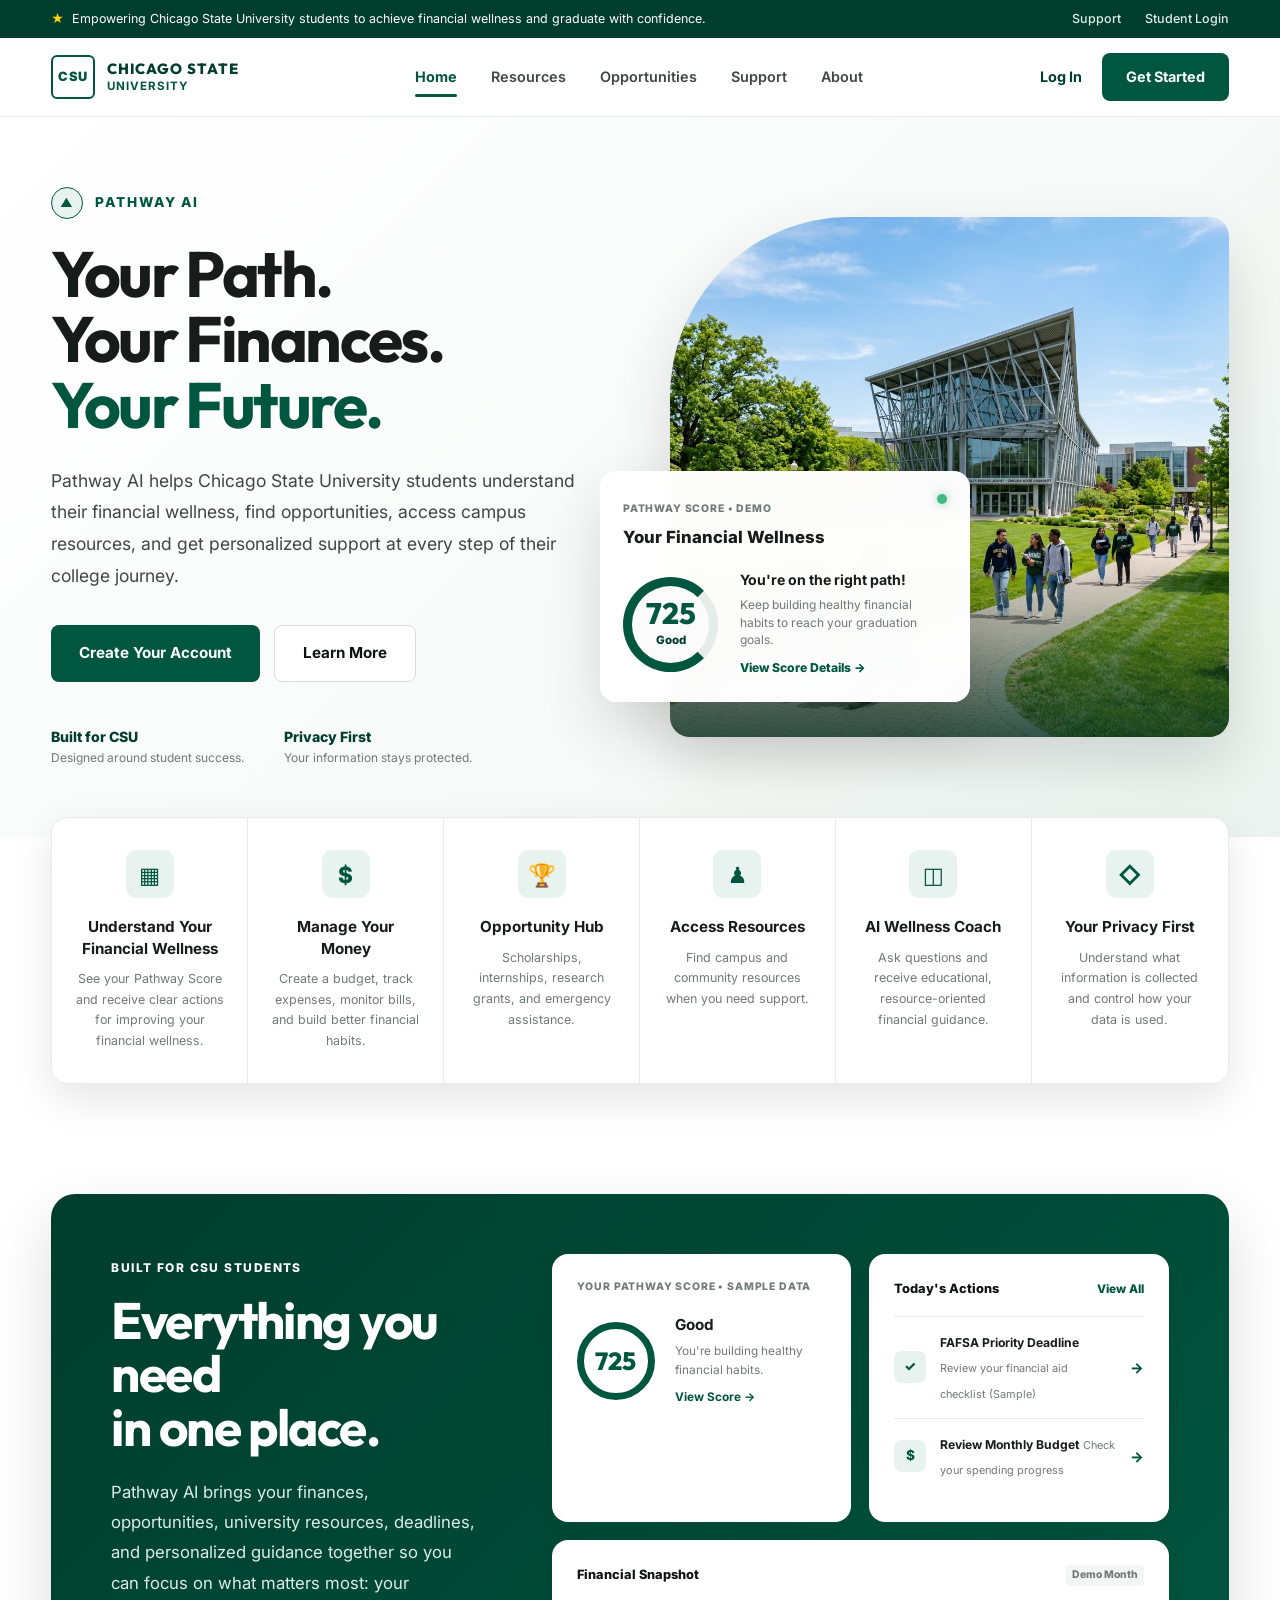
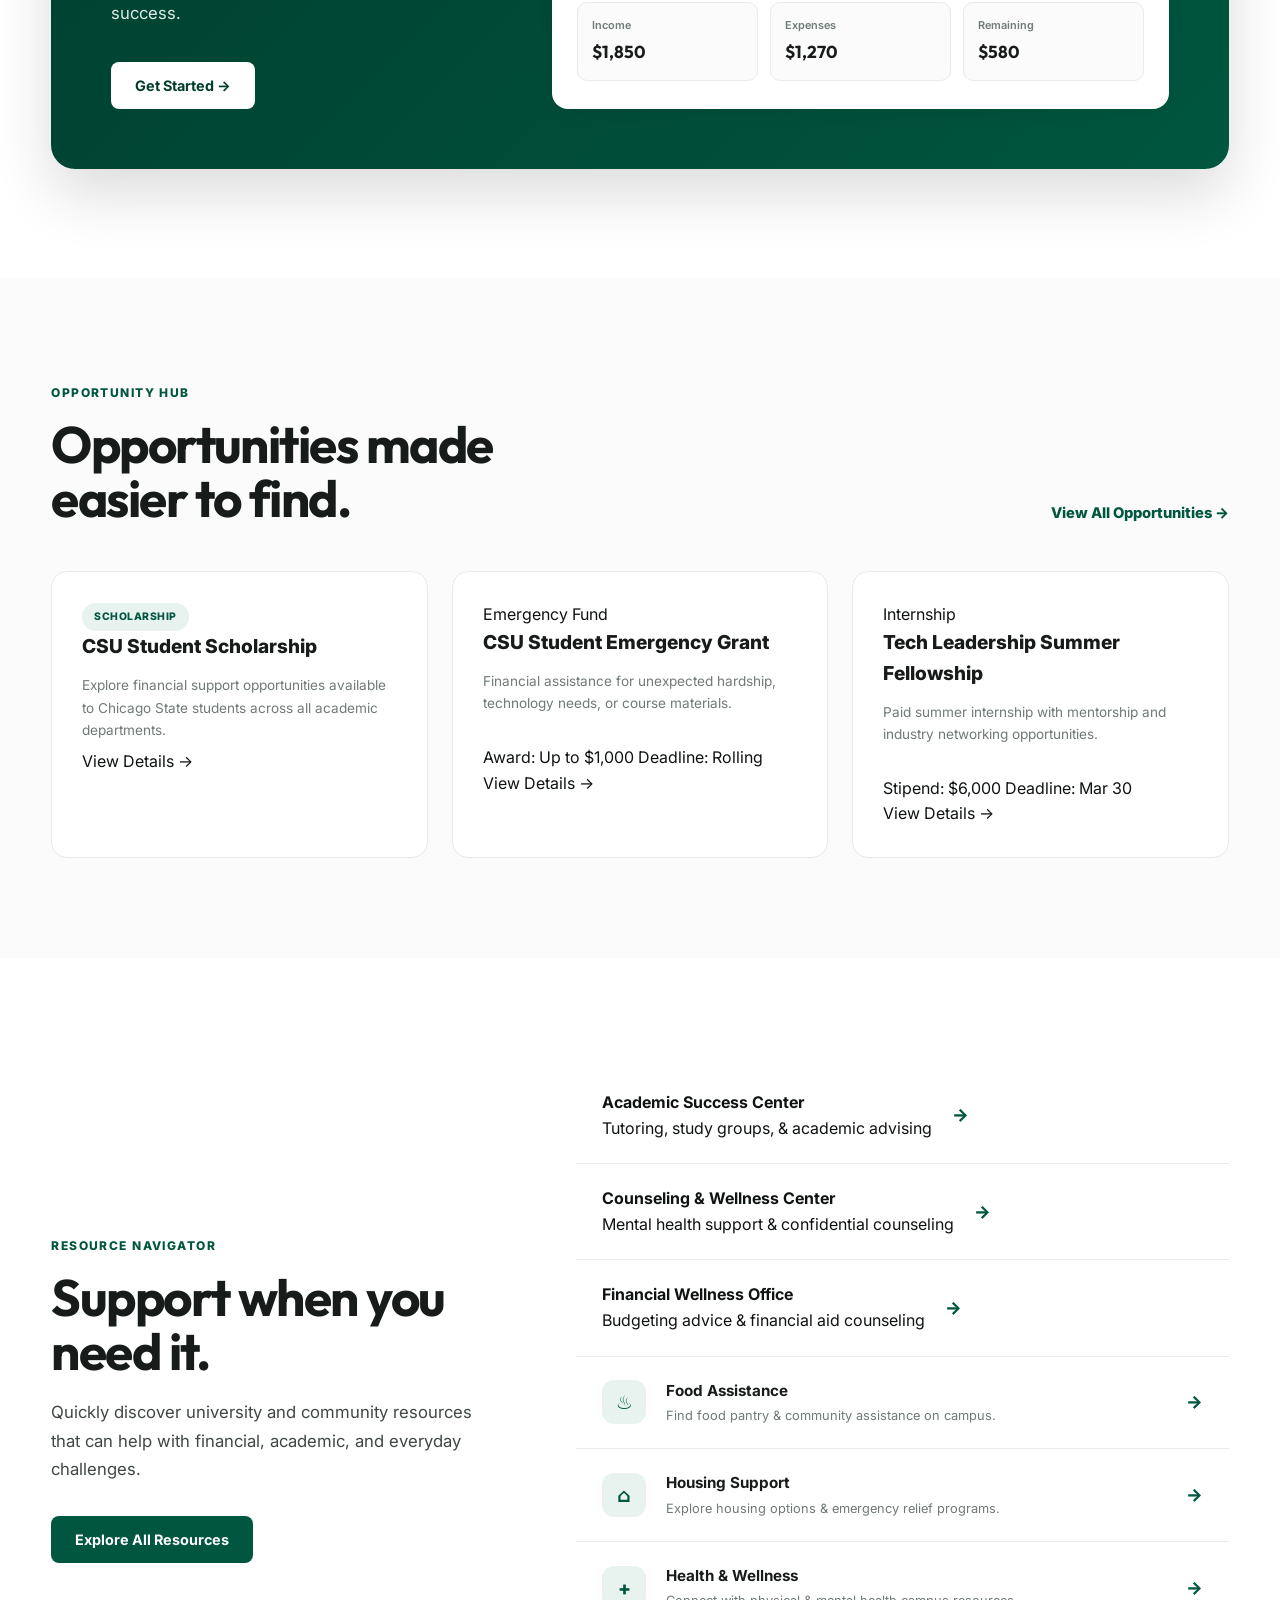
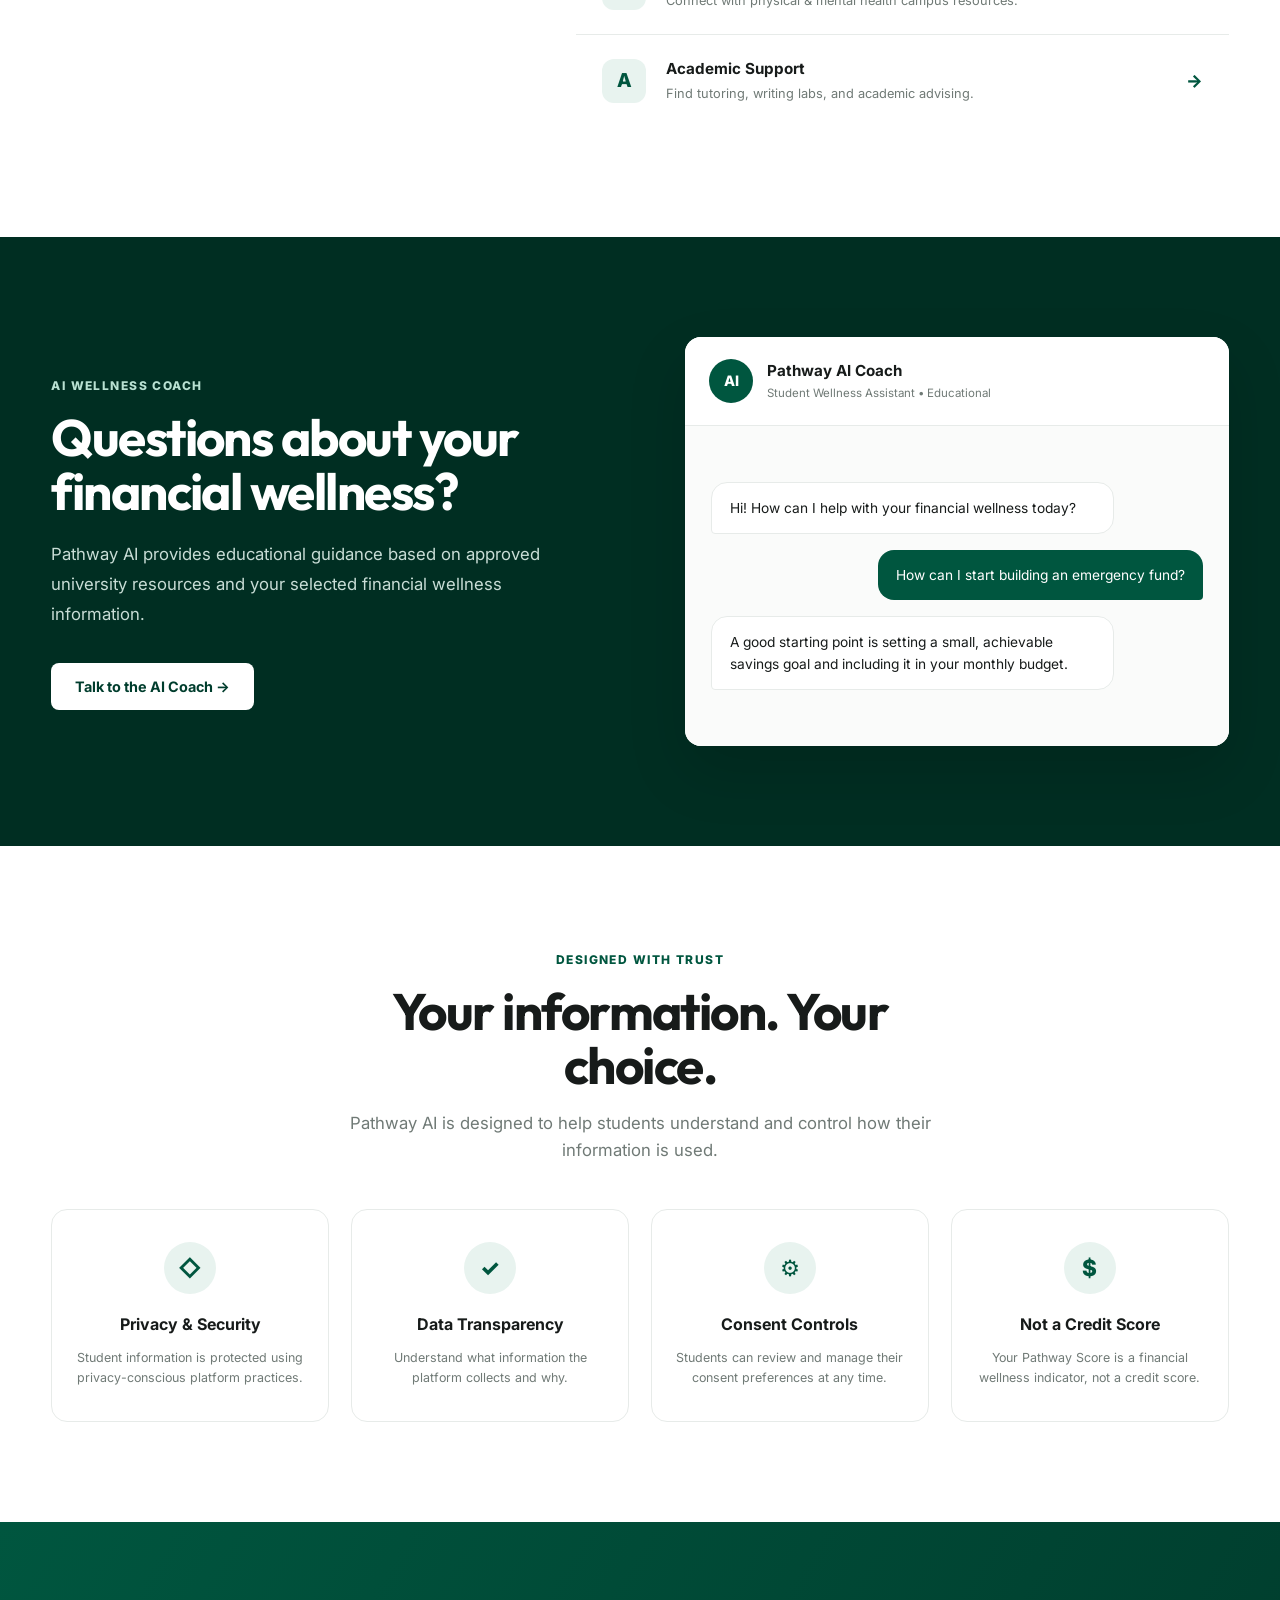
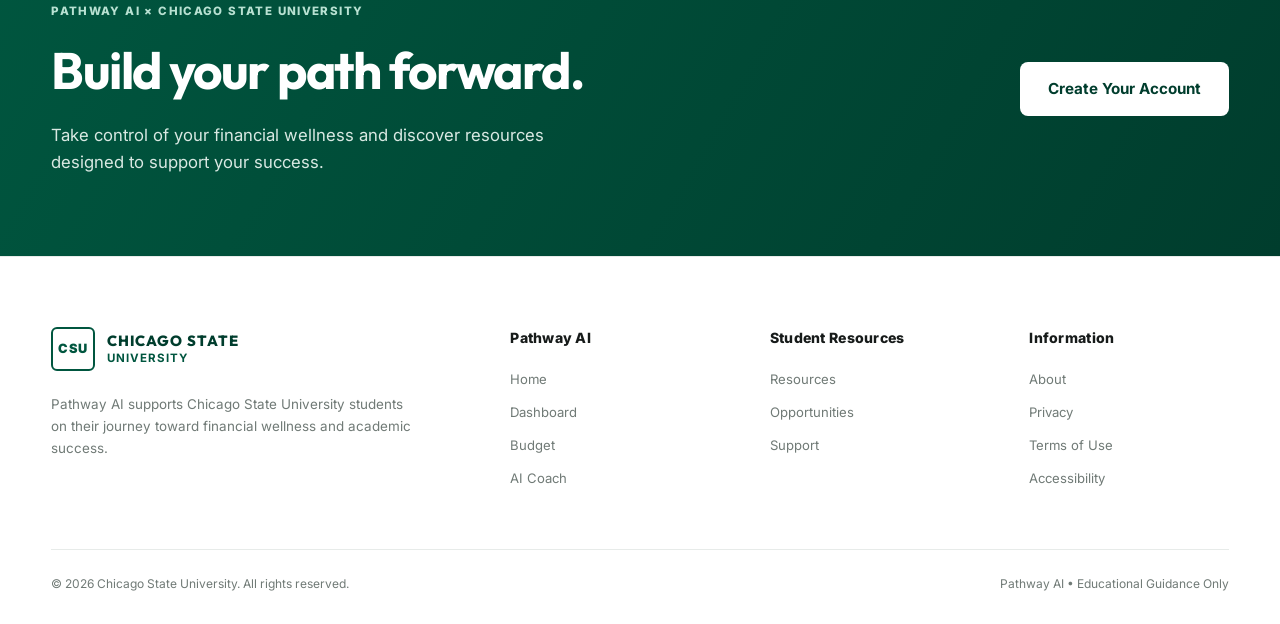
==== commit 580e2312: "refactor: reorganize project structure into pages/, css/, and js/ directories" ====
--- a/index.html
+++ b/index.html
@@ -16,7 +16,7 @@
   <link rel="preconnect" href="https://fonts.gstatic.com" crossorigin>
   <link href="https://fonts.googleapis.com/css2?family=Inter:wght@400;500;600;700;800;900&family=Outfit:wght@600;700;800&display=swap" rel="stylesheet">
 
-  <link rel="stylesheet" href="styles.css" />
+  <link rel="stylesheet" href="css/styles.css" />
 </head>
 
 <body>
@@ -62,10 +62,10 @@
 
       <nav class="nav-links" id="nav-links" aria-label="Main navigation">
         <a href="/" class="active">Home</a>
-        <a href="/resources.html">Resources</a>
-        <a href="/opportunities.html">Opportunities</a>
+        <a href="/pages/resources.html">Resources</a>
+        <a href="/pages/opportunities.html">Opportunities</a>
         <a href="/support.html">Support</a>
-        <a href="/about.html">About</a>
+        <a href="/pages/about.html">About</a>
       </nav>
 
       <div class="nav-actions">
@@ -104,10 +104,10 @@
       </div>
       <nav class="mobile-nav-links">
         <a href="/" class="active">Home</a>
-        <a href="/resources.html">Resources</a>
-        <a href="/opportunities.html">Opportunities</a>
+        <a href="/pages/resources.html">Resources</a>
+        <a href="/pages/opportunities.html">Opportunities</a>
         <a href="/support.html">Support</a>
-        <a href="/about.html">About</a>
+        <a href="/pages/about.html">About</a>
         <hr class="drawer-divider" />
         <a href="/dashboard.html">Dashboard</a>
         <a href="/budget.html">Budget Tracker</a>
@@ -268,17 +268,13 @@
             </p>
           </a>
 
-          <a href="/opportunities.html" class="feature-card">
-            <div class="feature-icon">&#x2315;</div>
-            <h3>
-              Find Opportunities
-            </h3>
-            <p>
-              Discover scholarships, campus jobs, internships, certifications and programs.
-            </p>
-          </a>
-
-          <a href="/resources.html" class="feature-card">
+          <a href="/pages/opportunities.html" class="feature-card">
+            <div class="feature-icon feature-icon-purple">🏆</div>
+            <h3>Opportunity Hub</h3>
+            <p>Scholarships, internships, research grants, and emergency assistance.</p>
+          </a>
+
+          <a href="/pages/resources.html" class="feature-card">
             <div class="feature-icon">&#x265F;</div>
             <h3>
               Access Resources
@@ -288,7 +284,7 @@
             </p>
           </a>
 
-          <a href="/coach.html" class="feature-card">
+          <a href="/pages/coach.html" class="feature-card">
             <div class="feature-icon">&#x25EB;</div>
             <h3>
               AI Wellness Coach
@@ -298,7 +294,7 @@
             </p>
           </a>
 
-          <a href="/privacy.html" class="feature-card">
+          <a href="/pages/privacy.html" class="feature-card">
             <div class="feature-icon">&#x25C7;</div>
             <h3>
               Your Privacy First
@@ -364,7 +360,7 @@
                 <p>
                   You're building healthy financial habits.
                 </p>
-                <a href="/dashboard.html">
+                <a href="/pages/dashboard.html">
                   View Score &rarr;
                 </a>
               </div>
@@ -376,7 +372,7 @@
           <div class="dashboard-card">
             <div class="dashboard-card-title">
               <span>Today's Actions</span>
-              <a href="/dashboard.html">
+              <a href="/pages/dashboard.html">
                 View All
               </a>
             </div>
@@ -454,7 +450,7 @@
             </h2>
           </div>
 
-          <a href="/opportunities.html" class="text-link">
+          <a href="/pages/opportunities.html" class="text-link">
             View All Opportunities &rarr;
           </a>
         </div>
@@ -463,57 +459,44 @@
         <div class="opportunity-grid">
 
           <article class="opportunity-card">
-            <div class="opportunity-header-row">
+            <div class="opportunity-card-body">
               <span class="opportunity-type">SCHOLARSHIP</span>
-              <span class="sample-tag">Sample Data</span>
-            </div>
-
-            <h3>CSU Student Scholarship</h3>
-            <p>
-              Explore financial support opportunities available to Chicago State students across all academic departments.
-            </p>
-
-            <div class="opportunity-footer">
-              <span>Financial Support</span>
-              <a href="/opportunities.html">View Details &rarr;</a>
+              <h3>CSU Student Scholarship</h3>
+              <p>
+                Explore financial support opportunities available to Chicago State students across all academic departments.
+              </p>
+              <a href="/pages/opportunities.html">View Details &rarr;</a>
             </div>
           </article>
 
 
-          <article class="opportunity-card">
-            <div class="opportunity-header-row">
-              <span class="opportunity-type">CAMPUS JOB</span>
-              <span class="sample-tag">Sample Data</span>
-            </div>
-
-            <h3>Student Employment</h3>
-            <p>
-              Find student employment opportunities available across campus departments and student services.
-            </p>
-
-            <div class="opportunity-footer">
-              <span>Employment</span>
-              <a href="/opportunities.html">View Details &rarr;</a>
-            </div>
-          </article>
-
-
-          <article class="opportunity-card">
-            <div class="opportunity-header-row">
-              <span class="opportunity-type">INTERNSHIP</span>
-              <span class="sample-tag">Sample Data</span>
-            </div>
-
-            <h3>Career Opportunities</h3>
-            <p>
-              Explore internships and career-building opportunities matched directly to your major and career goals.
-            </p>
-
-            <div class="opportunity-footer">
-              <span>Career</span>
-              <a href="/opportunities.html">View Details &rarr;</a>
-            </div>
-          </article>
+          <!-- Opportunity 2 -->
+          <div class="opportunity-card">
+            <div class="opportunity-card-body">
+              <span class="opportunity-tag tag-green">Emergency Fund</span>
+              <h3>CSU Student Emergency Grant</h3>
+              <p>Financial assistance for unexpected hardship, technology needs, or course materials.</p>
+              <div class="opportunity-meta">
+                <span>Award: Up to $1,000</span>
+                <span>Deadline: Rolling</span>
+              </div>
+              <a href="/pages/opportunities.html">View Details &rarr;</a>
+            </div>
+          </div>
+
+          <!-- Opportunity 3 -->
+          <div class="opportunity-card">
+            <div class="opportunity-card-body">
+              <span class="opportunity-tag tag-amber">Internship</span>
+              <h3>Tech Leadership Summer Fellowship</h3>
+              <p>Paid summer internship with mentorship and industry networking opportunities.</p>
+              <div class="opportunity-meta">
+                <span>Stipend: $6,000</span>
+                <span>Deadline: Mar 30</span>
+              </div>
+              <a href="/pages/opportunities.html">View Details &rarr;</a>
+            </div>
+          </div>
 
         </div>
 
@@ -543,18 +526,40 @@
           <p class="section-description">
             Quickly discover university and community resources that can help with financial, academic, and everyday challenges.
           </p>
-
-          <a href="/resources.html" class="btn btn-primary">
-            Explore Resources
-          </a>
-        </div>
-
-
-        <div class="resource-list">
-
-          <a href="/resources.html" class="resource-row">
+          <a href="/pages/resources.html" class="btn btn-primary">
+            Explore All Resources
+          </a>
+        </div>
+
+
+        <div class="resource-preview-list">
+          <a href="/pages/resources.html" class="resource-row">
+            <div class="resource-row-info">
+              <h4>Academic Success Center</h4>
+              <p>Tutoring, study groups, & academic advising</p>
+            </div>
+            <span class="resource-arrow">&rarr;</span>
+          </a>
+
+          <a href="/pages/resources.html" class="resource-row">
+            <div class="resource-row-info">
+              <h4>Counseling & Wellness Center</h4>
+              <p>Mental health support & confidential counseling</p>
+            </div>
+            <span class="resource-arrow">&rarr;</span>
+          </a>
+
+          <a href="/pages/resources.html" class="resource-row">
+            <div class="resource-row-info">
+              <h4>Financial Wellness Office</h4>
+              <p>Budgeting advice & financial aid counseling</p>
+            </div>
+            <span class="resource-arrow">&rarr;</span>
+          </a>
+
+          <a href="/pages/resources.html" class="resource-row">
             <span class="resource-icon">&#x2668;</span>
-            <div>
+            <div class="resource-row-info">
               <strong>Food Assistance</strong>
               <small>Find food pantry &amp; community assistance on campus.</small>
             </div>
@@ -793,15 +798,15 @@
 
       <div class="footer-column">
         <h4>Student Resources</h4>
-        <a href="/resources.html">Resources</a>
-        <a href="/opportunities.html">Opportunities</a>
+        <a href="/pages/resources.html">Resources</a>
+        <a href="/pages/opportunities.html">Opportunities</a>
         <a href="/support.html">Support</a>
       </div>
 
 
       <div class="footer-column">
         <h4>Information</h4>
-        <a href="/about.html">About</a>
+        <a href="/pages/about.html">About</a>
         <a href="/privacy.html">Privacy</a>
         <a href="/terms.html">Terms of Use</a>
         <a href="/accessibility.html">Accessibility</a>
@@ -823,7 +828,7 @@
   </footer>
 
   <!-- Script for Mobile Menu & Interactivity -->
-  <script src="main.js"></script>
+  <script src="js/main.js"></script>
 
 </body>
 </html>
--- a/css/styles.css
+++ b/css/styles.css
@@ -0,0 +1,1684 @@
+/* =========================================================
+   PATHWAY AI × CHICAGO STATE UNIVERSITY
+   HOME PAGE STYLESHEET
+========================================================= */
+
+/* -----------------------------
+   VARIABLES & DESIGN TOKENS
+----------------------------- */
+
+:root {
+  --csu-green: #00563f;
+  --csu-green-dark: #003d2d;
+  --csu-green-deep: #002e22;
+  --csu-green-light: #e8f3ef;
+  --csu-green-hover: #004734;
+
+  --black: #101313;
+  --dark: #171b1a;
+  --white: #ffffff;
+
+  --gray-50: #fafbfa;
+  --gray-100: #f4f6f5;
+  --gray-200: #e7ebe9;
+  --gray-300: #d7ddda;
+  --gray-400: #a0aba6;
+  --gray-500: #707a76;
+  --gray-700: #3f4744;
+
+  --shadow-sm: 0 4px 18px rgba(0, 0, 0, 0.06);
+  --shadow-md: 0 15px 40px rgba(0, 0, 0, 0.10);
+  --shadow-lg: 0 25px 60px rgba(0, 0, 0, 0.14);
+
+  --radius-sm: 8px;
+  --radius-md: 16px;
+  --radius-lg: 24px;
+
+  --font-main: 'Inter', system-ui, -apple-system, BlinkMacSystemFont, "Segoe UI", Roboto, sans-serif;
+  --font-heading: 'Outfit', 'Inter', system-ui, sans-serif;
+
+  --container: 1240px;
+}
+
+
+/* -----------------------------
+   RESET & BASE STYLES
+----------------------------- */
+
+*, *::before, *::after {
+  margin: 0;
+  padding: 0;
+  box-sizing: border-box;
+}
+
+html {
+  scroll-behavior: smooth;
+}
+
+body {
+  font-family: var(--font-main);
+  background: var(--white);
+  color: var(--black);
+  line-height: 1.6;
+  -webkit-font-smoothing: antialiased;
+  -moz-osx-font-smoothing: grayscale;
+}
+
+img {
+  display: block;
+  max-width: 100%;
+  height: auto;
+}
+
+a {
+  color: inherit;
+  text-decoration: none;
+  transition: color 0.2s ease, opacity 0.2s ease;
+}
+
+button, input {
+  font: inherit;
+}
+
+:focus-visible {
+  outline: 2px solid var(--csu-green);
+  outline-offset: 3px;
+}
+
+
+/* -----------------------------
+   GLOBAL UTILITIES
+----------------------------- */
+
+.container {
+  width: min(92%, var(--container));
+  margin-inline: auto;
+}
+
+.eyebrow {
+  display: inline-block;
+  font-size: 0.75rem;
+  font-weight: 800;
+  letter-spacing: 0.12em;
+  text-transform: uppercase;
+  margin-bottom: 16px;
+}
+
+.eyebrow.green {
+  color: var(--csu-green);
+}
+
+.eyebrow.light {
+  color: #b8e1d2;
+}
+
+.section-description {
+  max-width: 560px;
+  color: var(--gray-700);
+  font-size: 1.05rem;
+  line-height: 1.7;
+}
+
+.sample-tag {
+  font-size: 0.65rem;
+  font-weight: 700;
+  color: var(--gray-500);
+  background: var(--gray-100);
+  padding: 3px 8px;
+  border-radius: 4px;
+  text-transform: uppercase;
+  letter-spacing: 0.05em;
+}
+
+
+/* =========================================================
+   BUTTONS
+========================================================= */
+
+.btn {
+  display: inline-flex;
+  align-items: center;
+  justify-content: center;
+  padding: 12px 24px;
+  border-radius: 8px;
+  font-size: 0.9rem;
+  font-weight: 700;
+  cursor: pointer;
+  border: none;
+  transition: transform 0.2s ease, background 0.2s ease, box-shadow 0.2s ease, border-color 0.2s ease;
+}
+
+.btn:hover {
+  transform: translateY(-2px);
+}
+
+.btn-primary {
+  background: var(--csu-green);
+  color: var(--white);
+}
+
+.btn-primary:hover {
+  background: var(--csu-green-dark);
+  box-shadow: 0 10px 25px rgba(0, 86, 63, 0.22);
+}
+
+.btn-outline {
+  border: 1px solid var(--gray-300);
+  background: var(--white);
+  color: var(--black);
+}
+
+.btn-outline:hover {
+  border-color: var(--csu-green);
+  color: var(--csu-green);
+  background: var(--gray-50);
+}
+
+.btn-light {
+  background: var(--white);
+  color: var(--csu-green-dark);
+}
+
+.btn-light:hover {
+  background: var(--gray-100);
+  box-shadow: 0 8px 20px rgba(0, 0, 0, 0.12);
+}
+
+.btn-large {
+  padding: 15px 28px;
+  font-size: 0.95rem;
+}
+
+.btn-full {
+  width: 100%;
+}
+
+
+/* =========================================================
+   1. UNIVERSITY TOP BAR
+========================================================= */
+
+.university-bar {
+  background: var(--csu-green-dark);
+  color: var(--white);
+  font-size: 0.78rem;
+}
+
+.university-bar-content {
+  min-height: 38px;
+  display: flex;
+  align-items: center;
+  justify-content: space-between;
+}
+
+.star-icon {
+  color: #ffd700;
+  margin-right: 4px;
+}
+
+.university-links {
+  display: flex;
+  gap: 24px;
+}
+
+.university-links a {
+  color: #e2f0eb;
+  font-weight: 500;
+}
+
+.university-links a:hover {
+  color: var(--white);
+  text-decoration: underline;
+}
+
+
+/* =========================================================
+   2. NAVIGATION HEADER
+========================================================= */
+
+.site-header {
+  position: sticky;
+  top: 0;
+  z-index: 1000;
+  background: rgba(255, 255, 255, 0.96);
+  border-bottom: 1px solid var(--gray-200);
+  backdrop-filter: blur(14px);
+  -webkit-backdrop-filter: blur(14px);
+  transition: box-shadow 0.3s ease;
+}
+
+.site-header.scrolled {
+  box-shadow: 0 4px 20px rgba(0, 0, 0, 0.08);
+}
+
+.navbar {
+  height: 78px;
+  display: flex;
+  align-items: center;
+  justify-content: space-between;
+}
+
+.brand {
+  display: flex;
+  align-items: center;
+  gap: 12px;
+}
+
+.brand-mark {
+  width: 44px;
+  height: 44px;
+  display: grid;
+  place-items: center;
+  border: 2px solid var(--csu-green);
+  border-radius: 6px;
+  color: var(--csu-green);
+  font-size: 0.8rem;
+  font-weight: 900;
+  letter-spacing: 0.04em;
+  background: var(--white);
+}
+
+.brand-text {
+  display: flex;
+  flex-direction: column;
+  color: var(--csu-green-dark);
+  line-height: 1.1;
+  letter-spacing: 0.06em;
+}
+
+.brand-text strong {
+  font-family: var(--font-heading);
+  font-size: 0.92rem;
+  font-weight: 800;
+}
+
+.brand-text span {
+  margin-top: 3px;
+  font-size: 0.72rem;
+  font-weight: 700;
+  color: var(--csu-green);
+}
+
+.nav-links {
+  display: flex;
+  align-items: center;
+  gap: 34px;
+}
+
+.nav-links a {
+  position: relative;
+  padding-block: 26px;
+  font-size: 0.9rem;
+  font-weight: 600;
+  color: var(--gray-700);
+}
+
+.nav-links a:hover {
+  color: var(--csu-green-dark);
+}
+
+.nav-links a::after {
+  content: "";
+  position: absolute;
+  left: 0;
+  bottom: 18px;
+  width: 0;
+  height: 3px;
+  border-radius: 2px;
+  background: var(--csu-green);
+  transition: width 0.2s ease;
+}
+
+.nav-links a:hover::after,
+.nav-links a.active::after {
+  width: 100%;
+}
+
+.nav-links a.active {
+  color: var(--csu-green);
+  font-weight: 700;
+}
+
+.nav-actions {
+  display: flex;
+  align-items: center;
+  gap: 20px;
+}
+
+.login-link {
+  font-size: 0.9rem;
+  font-weight: 700;
+  color: var(--csu-green-dark);
+}
+
+.login-link:hover {
+  color: var(--csu-green);
+}
+
+.mobile-menu-button {
+  display: none;
+  border: none;
+  background: none;
+  font-size: 1.6rem;
+  color: var(--csu-green-dark);
+  cursor: pointer;
+  padding: 6px;
+}
+
+
+/* MOBILE DRAWER NAV */
+
+.mobile-nav-drawer {
+  position: fixed;
+  top: 0;
+  right: -100%;
+  width: 320px;
+  max-width: 85vw;
+  height: 100vh;
+  background: var(--white);
+  z-index: 1200;
+  box-shadow: -10px 0 30px rgba(0, 0, 0, 0.2);
+  display: flex;
+  flex-direction: column;
+  transition: right 0.3s cubic-bezier(0.16, 1, 0.3, 1);
+  overflow-y: auto;
+}
+
+.mobile-nav-drawer.active {
+  right: 0;
+}
+
+.mobile-nav-header {
+  display: flex;
+  align-items: center;
+  justify-content: space-between;
+  padding: 20px 24px;
+  border-bottom: 1px solid var(--gray-200);
+}
+
+.mobile-close-button {
+  border: none;
+  background: none;
+  font-size: 2rem;
+  color: var(--gray-700);
+  cursor: pointer;
+  line-height: 1;
+}
+
+.mobile-nav-links {
+  display: flex;
+  flex-direction: column;
+  padding: 24px;
+  gap: 16px;
+}
+
+.mobile-nav-links a {
+  font-size: 1rem;
+  font-weight: 600;
+  color: var(--gray-700);
+  padding-block: 6px;
+}
+
+.mobile-nav-links a.active,
+.mobile-nav-links a:hover {
+  color: var(--csu-green);
+  font-weight: 700;
+}
+
+.drawer-divider {
+  border: none;
+  border-top: 1px solid var(--gray-200);
+  margin-block: 8px;
+}
+
+.mobile-nav-footer {
+  margin-top: auto;
+  padding: 24px;
+  display: flex;
+  flex-direction: column;
+  gap: 12px;
+  border-top: 1px solid var(--gray-200);
+}
+
+.mobile-backdrop {
+  position: fixed;
+  top: 0;
+  left: 0;
+  width: 100vw;
+  height: 100vh;
+  background: rgba(0, 0, 0, 0.5);
+  z-index: 1100;
+  opacity: 0;
+  pointer-events: none;
+  transition: opacity 0.3s ease;
+}
+
+.mobile-backdrop.active {
+  opacity: 1;
+  pointer-events: auto;
+}
+
+
+/* =========================================================
+   3. HERO SECTION
+========================================================= */
+
+.hero {
+  overflow: hidden;
+  background: linear-gradient(135deg, #ffffff 0%, #f7faf8 60%, #eaf3ef 100%);
+  position: relative;
+}
+
+.hero-grid {
+  min-height: 650px;
+  display: grid;
+  grid-template-columns: 1fr 1fr;
+  align-items: center;
+  gap: 60px;
+  padding-block: 70px;
+}
+
+/* HERO TEXT */
+
+.pathway-label {
+  display: flex;
+  align-items: center;
+  gap: 12px;
+  margin-bottom: 22px;
+  color: var(--csu-green);
+  font-weight: 800;
+  letter-spacing: 0.14em;
+  font-size: 0.85rem;
+}
+
+.pathway-icon {
+  width: 32px;
+  height: 32px;
+  display: grid;
+  place-items: center;
+  border: 1.5px solid var(--csu-green);
+  border-radius: 50%;
+  font-size: 0.75rem;
+  background: var(--csu-green-light);
+}
+
+.hero h1 {
+  max-width: 620px;
+  font-family: var(--font-heading);
+  font-size: clamp(3rem, 5vw, 5.2rem);
+  line-height: 1.02;
+  letter-spacing: -0.04em;
+  margin-bottom: 28px;
+  color: var(--dark);
+}
+
+.hero h1 span {
+  color: var(--csu-green);
+}
+
+.hero-description {
+  max-width: 610px;
+  margin-bottom: 34px;
+  color: var(--gray-700);
+  font-size: 1.1rem;
+  line-height: 1.8;
+}
+
+.hero-buttons {
+  display: flex;
+  gap: 14px;
+  margin-bottom: 44px;
+}
+
+.hero-trust {
+  display: flex;
+  gap: 40px;
+}
+
+.hero-trust div {
+  display: flex;
+  flex-direction: column;
+}
+
+.hero-trust strong {
+  color: var(--csu-green-dark);
+  font-size: 0.88rem;
+  font-weight: 800;
+}
+
+.hero-trust span {
+  color: var(--gray-500);
+  font-size: 0.75rem;
+}
+
+/* HERO VISUAL & PHOTO */
+
+.hero-image-wrapper {
+  position: relative;
+}
+
+.campus-container {
+  min-height: 520px;
+  border-radius: 180px 20px 20px 20px;
+  overflow: hidden;
+  position: relative;
+  box-shadow: var(--shadow-lg);
+  background: var(--gray-300);
+}
+
+.campus-photo {
+  width: 100%;
+  height: 520px;
+  object-fit: cover;
+  object-position: center;
+  transition: transform 0.6s ease;
+}
+
+.campus-container:hover .campus-photo {
+  transform: scale(1.03);
+}
+
+.campus-overlay {
+  position: absolute;
+  bottom: 0;
+  left: 0;
+  right: 0;
+  height: 180px;
+  display: flex;
+  align-items: flex-end;
+  padding: 34px 40px;
+  background: linear-gradient(transparent, rgba(0, 46, 34, 0.78));
+}
+
+.campus-overlay span {
+  color: var(--white);
+  font-family: var(--font-heading);
+  font-size: 1.25rem;
+  font-weight: 700;
+  letter-spacing: 0.02em;
+}
+
+/* FLOATING SCORE CARD */
+
+.floating-score-card {
+  position: absolute;
+  left: -70px;
+  bottom: 35px;
+  width: 370px;
+  padding: 22px;
+  background: rgba(255, 255, 255, 0.98);
+  border: 1px solid rgba(255, 255, 255, 0.9);
+  border-radius: var(--radius-md);
+  box-shadow: var(--shadow-lg);
+  backdrop-filter: blur(10px);
+  transition: transform 0.3s ease, box-shadow 0.3s ease;
+}
+
+.floating-score-card:hover {
+  transform: translateY(-4px);
+  box-shadow: 0 30px 70px rgba(0, 0, 0, 0.18);
+}
+
+.score-card-header {
+  display: flex;
+  justify-content: space-between;
+  align-items: flex-start;
+  margin-bottom: 18px;
+}
+
+.score-card-header small {
+  color: var(--gray-500);
+  font-size: 0.65rem;
+  font-weight: 800;
+  letter-spacing: 0.08em;
+}
+
+.score-card-header h3 {
+  margin-top: 4px;
+  font-size: 1.05rem;
+  font-weight: 800;
+  color: var(--dark);
+}
+
+.status-dot {
+  width: 10px;
+  height: 10px;
+  border-radius: 50%;
+  background: #42b883;
+  box-shadow: 0 0 10px rgba(66, 184, 131, 0.6);
+}
+
+.score-content {
+  display: flex;
+  align-items: center;
+  gap: 22px;
+}
+
+.score-circle {
+  width: 95px;
+  height: 95px;
+  flex-shrink: 0;
+  display: flex;
+  flex-direction: column;
+  align-items: center;
+  justify-content: center;
+  border: 9px solid var(--csu-green);
+  border-right-color: var(--gray-200);
+  border-radius: 50%;
+  background: var(--gray-50);
+}
+
+.score-circle span {
+  color: var(--csu-green);
+  font-family: var(--font-heading);
+  font-size: 1.85rem;
+  font-weight: 800;
+  line-height: 1;
+}
+
+.score-circle small {
+  margin-top: 2px;
+  font-size: 0.72rem;
+  font-weight: 800;
+  color: var(--csu-green-dark);
+}
+
+.score-message strong {
+  font-size: 0.88rem;
+  color: var(--dark);
+  display: block;
+}
+
+.score-message p {
+  margin-block: 5px;
+  color: var(--gray-500);
+  font-size: 0.75rem;
+  line-height: 1.45;
+}
+
+.score-message a {
+  color: var(--csu-green);
+  font-size: 0.76rem;
+  font-weight: 800;
+  display: inline-block;
+  margin-top: 4px;
+}
+
+.score-message a:hover {
+  text-decoration: underline;
+}
+
+
+/* =========================================================
+   4. CORE FEATURES
+========================================================= */
+
+.features-section {
+  position: relative;
+  margin-top: -20px;
+  z-index: 10;
+}
+
+.feature-grid {
+  display: grid;
+  grid-template-columns: repeat(6, 1fr);
+  background: var(--white);
+  border: 1px solid var(--gray-200);
+  border-radius: var(--radius-md);
+  box-shadow: var(--shadow-md);
+  overflow: hidden;
+}
+
+.feature-card {
+  min-height: 230px;
+  padding: 32px 22px;
+  text-align: center;
+  border-right: 1px solid var(--gray-200);
+  transition: background 0.25 ease, transform 0.2s ease, box-shadow 0.2s ease;
+  display: flex;
+  flex-direction: column;
+  align-items: center;
+}
+
+.feature-card:last-child {
+  border-right: none;
+}
+
+.feature-card:hover {
+  background: var(--csu-green-light);
+  transform: translateY(-2px);
+}
+
+.feature-icon {
+  width: 48px;
+  height: 48px;
+  margin-bottom: 18px;
+  display: grid;
+  place-items: center;
+  color: var(--csu-green);
+  font-size: 1.4rem;
+  font-weight: 800;
+  background: var(--csu-green-light);
+  border-radius: 10px;
+  transition: background 0.2s ease, transform 0.2s ease;
+}
+
+.feature-card:hover .feature-icon {
+  background: var(--csu-green);
+  color: var(--white);
+  transform: scale(1.08);
+}
+
+.feature-card h3 {
+  margin-bottom: 10px;
+  font-size: 0.95rem;
+  font-weight: 700;
+  line-height: 1.4;
+  color: var(--dark);
+}
+
+.feature-card p {
+  color: var(--gray-500);
+  font-size: 0.78rem;
+  line-height: 1.65;
+}
+
+
+/* =========================================================
+   5. PLATFORM SECTION (DASHBOARD PREVIEW)
+========================================================= */
+
+.platform-section {
+  padding-block: 110px;
+}
+
+.platform-grid {
+  display: grid;
+  grid-template-columns: 0.75fr 1.25fr;
+  gap: 70px;
+  padding: 60px;
+  color: var(--white);
+  background: linear-gradient(135deg, var(--csu-green-dark), var(--csu-green));
+  border-radius: var(--radius-lg);
+  box-shadow: var(--shadow-lg);
+}
+
+.platform-copy h2 {
+  font-family: var(--font-heading);
+  margin-bottom: 22px;
+  font-size: clamp(2.2rem, 4vw, 3.5rem);
+  line-height: 1.05;
+  letter-spacing: -0.03em;
+}
+
+.platform-copy p {
+  max-width: 460px;
+  margin-bottom: 34px;
+  color: #dcece6;
+  font-size: 1.05rem;
+  line-height: 1.8;
+}
+
+/* DASHBOARD CARDS PREVIEW */
+
+.dashboard-preview {
+  display: grid;
+  grid-template-columns: repeat(2, 1fr);
+  gap: 18px;
+}
+
+.dashboard-card {
+  padding: 24px;
+  color: var(--black);
+  background: var(--white);
+  border-radius: 16px;
+  box-shadow: var(--shadow-sm);
+  border: 1px solid rgba(255, 255, 255, 0.4);
+}
+
+.financial-preview {
+  grid-column: 1 / -1;
+}
+
+.card-label {
+  color: var(--gray-500);
+  font-size: 0.65rem;
+  font-weight: 800;
+  letter-spacing: 0.08em;
+  display: block;
+}
+
+.mini-score {
+  display: flex;
+  align-items: center;
+  gap: 20px;
+  margin-top: 16px;
+}
+
+.mini-score-circle {
+  width: 78px;
+  height: 78px;
+  display: grid;
+  place-items: center;
+  flex-shrink: 0;
+  border: 7px solid var(--csu-green);
+  border-radius: 50%;
+  color: var(--csu-green);
+  font-family: var(--font-heading);
+  font-size: 1.55rem;
+  font-weight: 800;
+}
+
+.mini-score strong {
+  font-size: 0.95rem;
+  color: var(--dark);
+}
+
+.mini-score p {
+  margin-block: 4px;
+  color: var(--gray-500);
+  font-size: 0.74rem;
+}
+
+.mini-score a {
+  color: var(--csu-green);
+  font-size: 0.74rem;
+  font-weight: 700;
+}
+
+.mini-score a:hover {
+  text-decoration: underline;
+}
+
+.dashboard-card-title {
+  display: flex;
+  justify-content: space-between;
+  align-items: center;
+  margin-bottom: 16px;
+  font-size: 0.8rem;
+  font-weight: 800;
+}
+
+.dashboard-card-title a {
+  color: var(--csu-green);
+  font-size: 0.74rem;
+}
+
+.badge-sample {
+  font-size: 0.65rem;
+  background: var(--gray-100);
+  padding: 2px 6px;
+  border-radius: 4px;
+  color: var(--gray-500);
+}
+
+.action-item {
+  display: grid;
+  grid-template-columns: auto 1fr auto;
+  align-items: center;
+  gap: 14px;
+  padding-block: 12px;
+  border-top: 1px solid var(--gray-200);
+}
+
+.action-icon {
+  width: 32px;
+  height: 32px;
+  display: grid;
+  place-items: center;
+  border-radius: 8px;
+  color: var(--csu-green);
+  background: var(--csu-green-light);
+  font-weight: 800;
+  font-size: 0.85rem;
+}
+
+.action-item strong {
+  font-size: 0.76rem;
+  color: var(--dark);
+}
+
+.action-item small {
+  color: var(--gray-500);
+  font-size: 0.68rem;
+}
+
+.arrow-indicator {
+  color: var(--csu-green);
+  font-weight: 800;
+  font-size: 0.9rem;
+}
+
+.financial-stats {
+  display: grid;
+  grid-template-columns: repeat(3, 1fr);
+  gap: 12px;
+  margin-top: 8px;
+}
+
+.financial-stats div {
+  padding: 14px;
+  border-radius: 10px;
+  background: var(--gray-50);
+  border: 1px solid var(--gray-200);
+}
+
+.financial-stats span {
+  color: var(--gray-500);
+  font-size: 0.68rem;
+  font-weight: 600;
+  display: block;
+}
+
+.financial-stats strong {
+  margin-top: 4px;
+  font-size: 1.08rem;
+  font-family: var(--font-heading);
+  color: var(--dark);
+  display: block;
+}
+
+
+/* =========================================================
+   6. OPPORTUNITIES (OPPORTUNITY HUB)
+========================================================= */
+
+.content-section {
+  padding-block: 100px;
+  background: var(--gray-50);
+}
+
+.section-heading {
+  display: flex;
+  align-items: flex-end;
+  justify-content: space-between;
+  margin-bottom: 45px;
+}
+
+.section-heading h2 {
+  font-family: var(--font-heading);
+  max-width: 600px;
+  font-size: clamp(2rem, 4vw, 3.2rem);
+  line-height: 1.05;
+  letter-spacing: -0.03em;
+  color: var(--dark);
+}
+
+.text-link {
+  color: var(--csu-green);
+  font-weight: 800;
+  font-size: 0.92rem;
+}
+
+.text-link:hover {
+  text-decoration: underline;
+}
+
+.opportunity-grid {
+  display: grid;
+  grid-template-columns: repeat(3, 1fr);
+  gap: 24px;
+}
+
+.opportunity-card {
+  padding: 30px;
+  background: var(--white);
+  border: 1px solid var(--gray-200);
+  border-radius: var(--radius-md);
+  display: flex;
+  flex-direction: column;
+  transition: transform 0.25s ease, box-shadow 0.25s ease, border-color 0.25s ease;
+}
+
+.opportunity-card:hover {
+  transform: translateY(-5px);
+  box-shadow: var(--shadow-md);
+  border-color: var(--gray-300);
+}
+
+.opportunity-header-row {
+  display: flex;
+  justify-content: space-between;
+  align-items: center;
+  margin-bottom: 24px;
+}
+
+.opportunity-type {
+  display: inline-block;
+  padding: 6px 12px;
+  border-radius: 20px;
+  color: var(--csu-green);
+  background: var(--csu-green-light);
+  font-size: 0.65rem;
+  font-weight: 800;
+  letter-spacing: 0.05em;
+}
+
+.opportunity-card h3 {
+  margin-bottom: 12px;
+  font-size: 1.2rem;
+  font-weight: 800;
+  color: var(--dark);
+}
+
+.opportunity-card p {
+  min-height: 75px;
+  color: var(--gray-500);
+  font-size: 0.85rem;
+  line-height: 1.65;
+}
+
+.opportunity-footer {
+  display: flex;
+  justify-content: space-between;
+  align-items: center;
+  margin-top: auto;
+  padding-top: 20px;
+  border-top: 1px solid var(--gray-200);
+  font-size: 0.78rem;
+  color: var(--gray-500);
+  font-weight: 600;
+}
+
+.opportunity-footer a {
+  color: var(--csu-green);
+  font-weight: 800;
+}
+
+.opportunity-footer a:hover {
+  text-decoration: underline;
+}
+
+
+/* =========================================================
+   7. CAMPUS RESOURCES (RESOURCE NAVIGATOR)
+========================================================= */
+
+.resources-preview-section {
+  padding-block: 110px;
+}
+
+.resources-preview-grid {
+  display: grid;
+  grid-template-columns: 0.8fr 1.2fr;
+  align-items: center;
+  gap: 90px;
+}
+
+.resources-preview-grid h2 {
+  font-family: var(--font-heading);
+  margin-bottom: 20px;
+  font-size: clamp(2rem, 4vw, 3.3rem);
+  line-height: 1.05;
+  color: var(--dark);
+  letter-spacing: -0.03em;
+}
+
+.resources-preview-grid .section-description {
+  margin-bottom: 32px;
+}
+
+.resource-list {
+  border: 1px solid var(--gray-200);
+  border-radius: var(--radius-md);
+  overflow: hidden;
+  box-shadow: var(--shadow-sm);
+}
+
+.resource-row {
+  display: grid;
+  grid-template-columns: auto 1fr auto;
+  align-items: center;
+  gap: 20px;
+  padding: 22px 26px;
+  background: var(--white);
+  border-bottom: 1px solid var(--gray-200);
+  transition: background 0.2s ease, padding-left 0.2s ease;
+}
+
+.resource-row:last-child {
+  border-bottom: none;
+}
+
+.resource-row:hover {
+  background: var(--csu-green-light);
+  padding-left: 30px;
+}
+
+.resource-icon {
+  width: 44px;
+  height: 44px;
+  display: grid;
+  place-items: center;
+  border-radius: 12px;
+  color: var(--csu-green);
+  background: var(--csu-green-light);
+  font-weight: 800;
+  font-size: 1.2rem;
+  transition: background 0.2s ease, color 0.2s ease;
+}
+
+.resource-row:hover .resource-icon {
+  background: var(--csu-green);
+  color: var(--white);
+}
+
+.resource-row strong {
+  font-size: 0.95rem;
+  color: var(--dark);
+  display: block;
+}
+
+.resource-row small {
+  margin-top: 3px;
+  color: var(--gray-500);
+  font-size: 0.8rem;
+  display: block;
+}
+
+.resource-arrow {
+  color: var(--csu-green);
+  font-weight: 800;
+  font-size: 1.1rem;
+  transition: transform 0.2s ease;
+}
+
+.resource-row:hover .resource-arrow {
+  transform: translateX(4px);
+}
+
+
+/* =========================================================
+   8. AI COACH SECTION
+========================================================= */
+
+.coach-section {
+  padding-block: 100px;
+  color: var(--white);
+  background: var(--csu-green-deep);
+}
+
+.coach-grid {
+  display: grid;
+  grid-template-columns: 1fr 1fr;
+  align-items: center;
+  gap: 90px;
+}
+
+.coach-grid h2 {
+  font-family: var(--font-heading);
+  max-width: 520px;
+  margin-bottom: 20px;
+  font-size: clamp(2.3rem, 4vw, 3.8rem);
+  line-height: 1.05;
+  letter-spacing: -0.03em;
+}
+
+.coach-grid > div > p {
+  max-width: 550px;
+  margin-bottom: 34px;
+  color: #c8ddd6;
+  font-size: 1.05rem;
+  line-height: 1.8;
+}
+
+.chat-preview {
+  overflow: hidden;
+  color: var(--black);
+  background: var(--white);
+  border-radius: var(--radius-md);
+  box-shadow: var(--shadow-lg);
+}
+
+.chat-header {
+  display: flex;
+  align-items: center;
+  gap: 14px;
+  padding: 22px 24px;
+  border-bottom: 1px solid var(--gray-200);
+  background: var(--white);
+}
+
+.coach-avatar {
+  width: 44px;
+  height: 44px;
+  display: grid;
+  place-items: center;
+  border-radius: 50%;
+  color: var(--white);
+  background: var(--csu-green);
+  font-weight: 800;
+  font-size: 0.9rem;
+}
+
+.chat-header strong {
+  font-size: 0.95rem;
+  color: var(--dark);
+  display: block;
+}
+
+.chat-header span {
+  color: var(--gray-500);
+  font-size: 0.72rem;
+  display: block;
+}
+
+.chat-body {
+  min-height: 320px;
+  padding: 26px;
+  background: var(--gray-50);
+  display: flex;
+  flex-direction: column;
+  justify-content: center;
+}
+
+.chat-message {
+  max-width: 82%;
+  margin-bottom: 16px;
+  padding: 14px 18px;
+  border-radius: 16px;
+  font-size: 0.86rem;
+  line-height: 1.6;
+}
+
+.chat-message:last-child {
+  margin-bottom: 0;
+}
+
+.chat-message.assistant {
+  background: var(--white);
+  border: 1px solid var(--gray-200);
+  color: var(--dark);
+  border-bottom-left-radius: 4px;
+}
+
+.chat-message.user {
+  margin-left: auto;
+  color: var(--white);
+  background: var(--csu-green);
+  border-bottom-right-radius: 4px;
+}
+
+
+/* =========================================================
+   9. TRUST & PRIVACY
+========================================================= */
+
+.trust-section {
+  padding-block: 100px;
+  background: var(--white);
+}
+
+.section-heading.centered {
+  justify-content: center;
+  text-align: center;
+}
+
+.section-heading.centered p {
+  max-width: 600px;
+  margin: 18px auto 0;
+  color: var(--gray-500);
+  font-size: 1.05rem;
+}
+
+.trust-grid {
+  display: grid;
+  grid-template-columns: repeat(4, 1fr);
+  gap: 22px;
+}
+
+.trust-card {
+  padding: 32px 24px;
+  text-align: center;
+  border: 1px solid var(--gray-200);
+  border-radius: var(--radius-md);
+  background: var(--white);
+  transition: transform 0.2s ease, box-shadow 0.2s ease;
+}
+
+.trust-card:hover {
+  transform: translateY(-4px);
+  box-shadow: var(--shadow-sm);
+  border-color: var(--csu-green);
+}
+
+.trust-card > .trust-icon {
+  display: inline-flex;
+  align-items: center;
+  justify-content: center;
+  width: 52px;
+  height: 52px;
+  margin-bottom: 18px;
+  color: var(--csu-green);
+  background: var(--csu-green-light);
+  border-radius: 50%;
+  font-size: 1.4rem;
+  font-weight: 800;
+}
+
+.trust-card h3 {
+  margin-bottom: 10px;
+  font-size: 1rem;
+  font-weight: 700;
+  color: var(--dark);
+}
+
+.trust-card p {
+  color: var(--gray-500);
+  font-size: 0.78rem;
+  line-height: 1.65;
+}
+
+
+/* =========================================================
+   10. FINAL CTA
+========================================================= */
+
+.final-cta {
+  padding-block: 80px;
+  color: var(--white);
+  background: linear-gradient(120deg, var(--csu-green), var(--csu-green-dark));
+}
+
+.final-cta-content {
+  display: flex;
+  align-items: center;
+  justify-content: space-between;
+  gap: 50px;
+}
+
+.final-cta-tag {
+  font-size: 0.72rem;
+  font-weight: 800;
+  letter-spacing: 0.12em;
+  color: #b8e1d2;
+  display: block;
+}
+
+.final-cta h2 {
+  font-family: var(--font-heading);
+  margin: 10px 0;
+  font-size: clamp(2rem, 4vw, 3.2rem);
+  letter-spacing: -0.03em;
+}
+
+.final-cta p {
+  color: #d9e9e3;
+  font-size: 1.05rem;
+  max-width: 540px;
+}
+
+
+/* =========================================================
+   11. FOOTER
+========================================================= */
+
+.footer {
+  padding: 70px 0 30px;
+  background: var(--white);
+  border-top: 1px solid var(--gray-200);
+}
+
+.footer-grid {
+  display: grid;
+  grid-template-columns: 2fr repeat(3, 1fr);
+  gap: 60px;
+}
+
+.footer-brand p {
+  max-width: 360px;
+  margin-top: 22px;
+  color: var(--gray-500);
+  font-size: 0.84rem;
+  line-height: 1.65;
+}
+
+.footer-column {
+  display: flex;
+  flex-direction: column;
+  gap: 12px;
+}
+
+.footer-column h4 {
+  margin-bottom: 8px;
+  font-size: 0.88rem;
+  font-weight: 800;
+  color: var(--dark);
+  letter-spacing: 0.02em;
+}
+
+.footer-column a {
+  color: var(--gray-500);
+  font-size: 0.82rem;
+}
+
+.footer-column a:hover {
+  color: var(--csu-green);
+  text-decoration: underline;
+}
+
+.footer-bottom {
+  display: flex;
+  justify-content: space-between;
+  margin-top: 60px;
+  padding-top: 24px;
+  border-top: 1px solid var(--gray-200);
+  color: var(--gray-500);
+  font-size: 0.75rem;
+}
+
+
+/* =========================================================
+   RESPONSIVE BREAKPOINTS
+========================================================= */
+
+/* TABLET / MEDIUM DESKTOP (Max 1050px) */
+@media (max-width: 1050px) {
+
+  .nav-links,
+  .nav-actions {
+    display: none;
+  }
+
+  .mobile-menu-button {
+    display: block;
+  }
+
+  .hero-grid {
+    grid-template-columns: 1fr;
+    padding-block: 60px;
+    text-align: center;
+  }
+
+  .hero-content {
+    display: flex;
+    flex-direction: column;
+    align-items: center;
+  }
+
+  .hero-description {
+    margin-inline: auto;
+  }
+
+  .hero-buttons,
+  .hero-trust {
+    justify-content: center;
+  }
+
+  .hero-visual {
+    max-width: 700px;
+    width: 100%;
+    margin-inline: auto;
+  }
+
+  .floating-score-card {
+    left: 20px;
+    bottom: 20px;
+  }
+
+  .feature-grid {
+    grid-template-columns: repeat(3, 1fr);
+  }
+
+  .feature-card {
+    border-bottom: 1px solid var(--gray-200);
+  }
+
+  .platform-grid,
+  .resources-preview-grid,
+  .coach-grid {
+    grid-template-columns: 1fr;
+    gap: 50px;
+  }
+
+  .opportunity-grid {
+    grid-template-columns: repeat(2, 1fr);
+  }
+
+  .trust-grid {
+    grid-template-columns: repeat(2, 1fr);
+  }
+
+  .footer-grid {
+    grid-template-columns: repeat(2, 1fr);
+  }
+
+}
+
+
+/* MOBILE (Max 700px) */
+@media (max-width: 700px) {
+
+  .university-bar-content {
+    justify-content: center;
+    text-align: center;
+  }
+
+  .university-links {
+    display: none;
+  }
+
+  .navbar {
+    height: 68px;
+  }
+
+  .brand-text {
+    display: none;
+  }
+
+  .hero-grid {
+    min-height: auto;
+    padding: 45px 0 70px;
+  }
+
+  .hero h1 {
+    font-size: 3.1rem;
+  }
+
+  .hero-buttons {
+    flex-direction: column;
+    width: 100%;
+  }
+
+  .hero-buttons .btn {
+    width: 100%;
+  }
+
+  .hero-trust {
+    flex-direction: column;
+    gap: 15px;
+  }
+
+  .campus-container,
+  .campus-photo {
+    min-height: 380px;
+    height: 380px;
+  }
+
+  .floating-score-card {
+    position: relative;
+    left: auto;
+    bottom: auto;
+    width: calc(100% - 30px);
+    margin: -60px auto 0;
+  }
+
+  .feature-grid {
+    grid-template-columns: 1fr;
+  }
+
+  .feature-card {
+    min-height: auto;
+    border-right: none;
+  }
+
+  .platform-section,
+  .content-section,
+  .resources-preview-section,
+  .coach-section,
+  .trust-section {
+    padding-block: 65px;
+  }
+
+  .platform-grid {
+    padding: 35px 20px;
+    gap: 40px;
+  }
+
+  .dashboard-preview {
+    grid-template-columns: 1fr;
+  }
+
+  .financial-preview {
+    grid-column: auto;
+  }
+
+  .financial-stats {
+    grid-template-columns: 1fr;
+  }
+
+  .section-heading {
+    align-items: flex-start;
+    flex-direction: column;
+    gap: 18px;
+  }
+
+  .opportunity-grid {
+    grid-template-columns: 1fr;
+  }
+
+  .resources-preview-grid,
+  .coach-grid {
+    gap: 40px;
+  }
+
+  .chat-message {
+    max-width: 90%;
+  }
+
+  .trust-grid {
+    grid-template-columns: 1fr;
+  }
+
+  .final-cta-content {
+    align-items: flex-start;
+    flex-direction: column;
+    gap: 30px;
+  }
+
+  .final-cta-content .btn {
+    width: 100%;
+  }
+
+  .footer-grid {
+    grid-template-columns: 1fr;
+    gap: 40px;
+  }
+
+  .footer-bottom {
+    flex-direction: column;
+    gap: 10px;
+    text-align: center;
+  }
+
+}
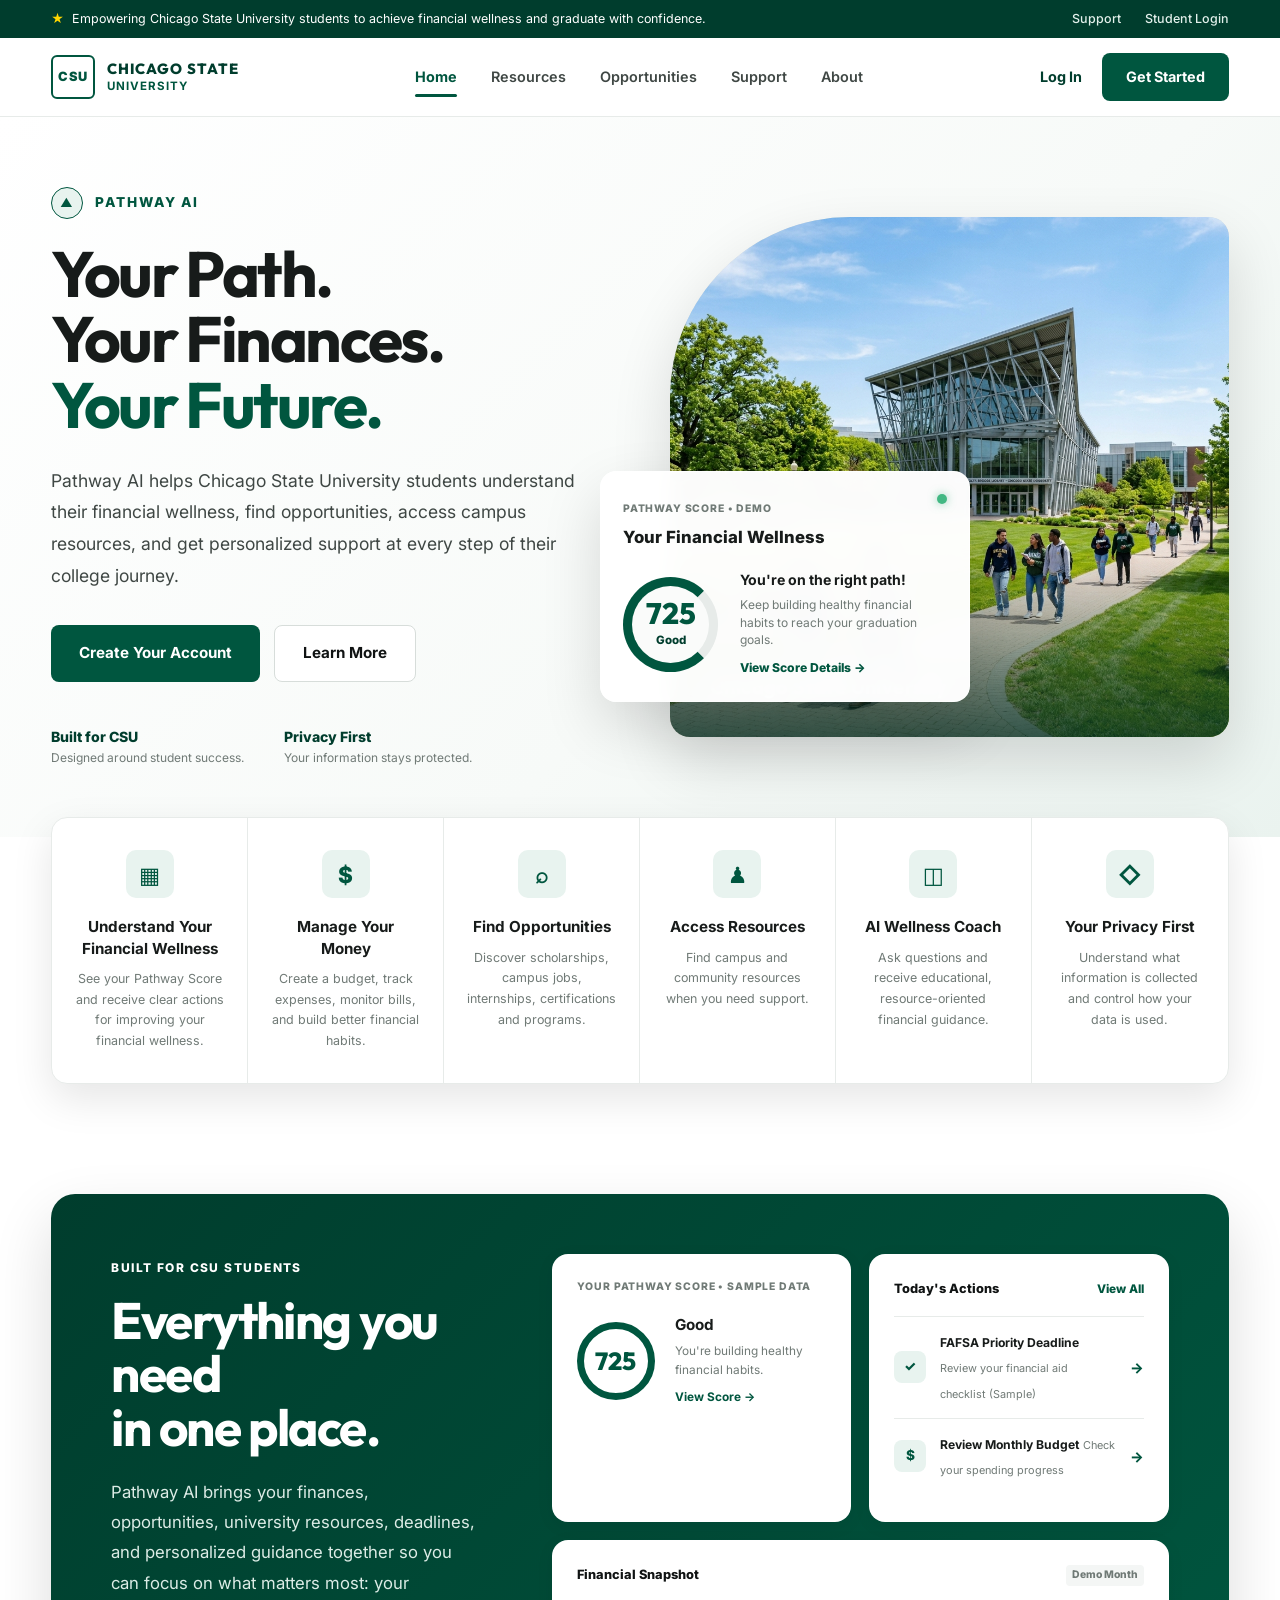
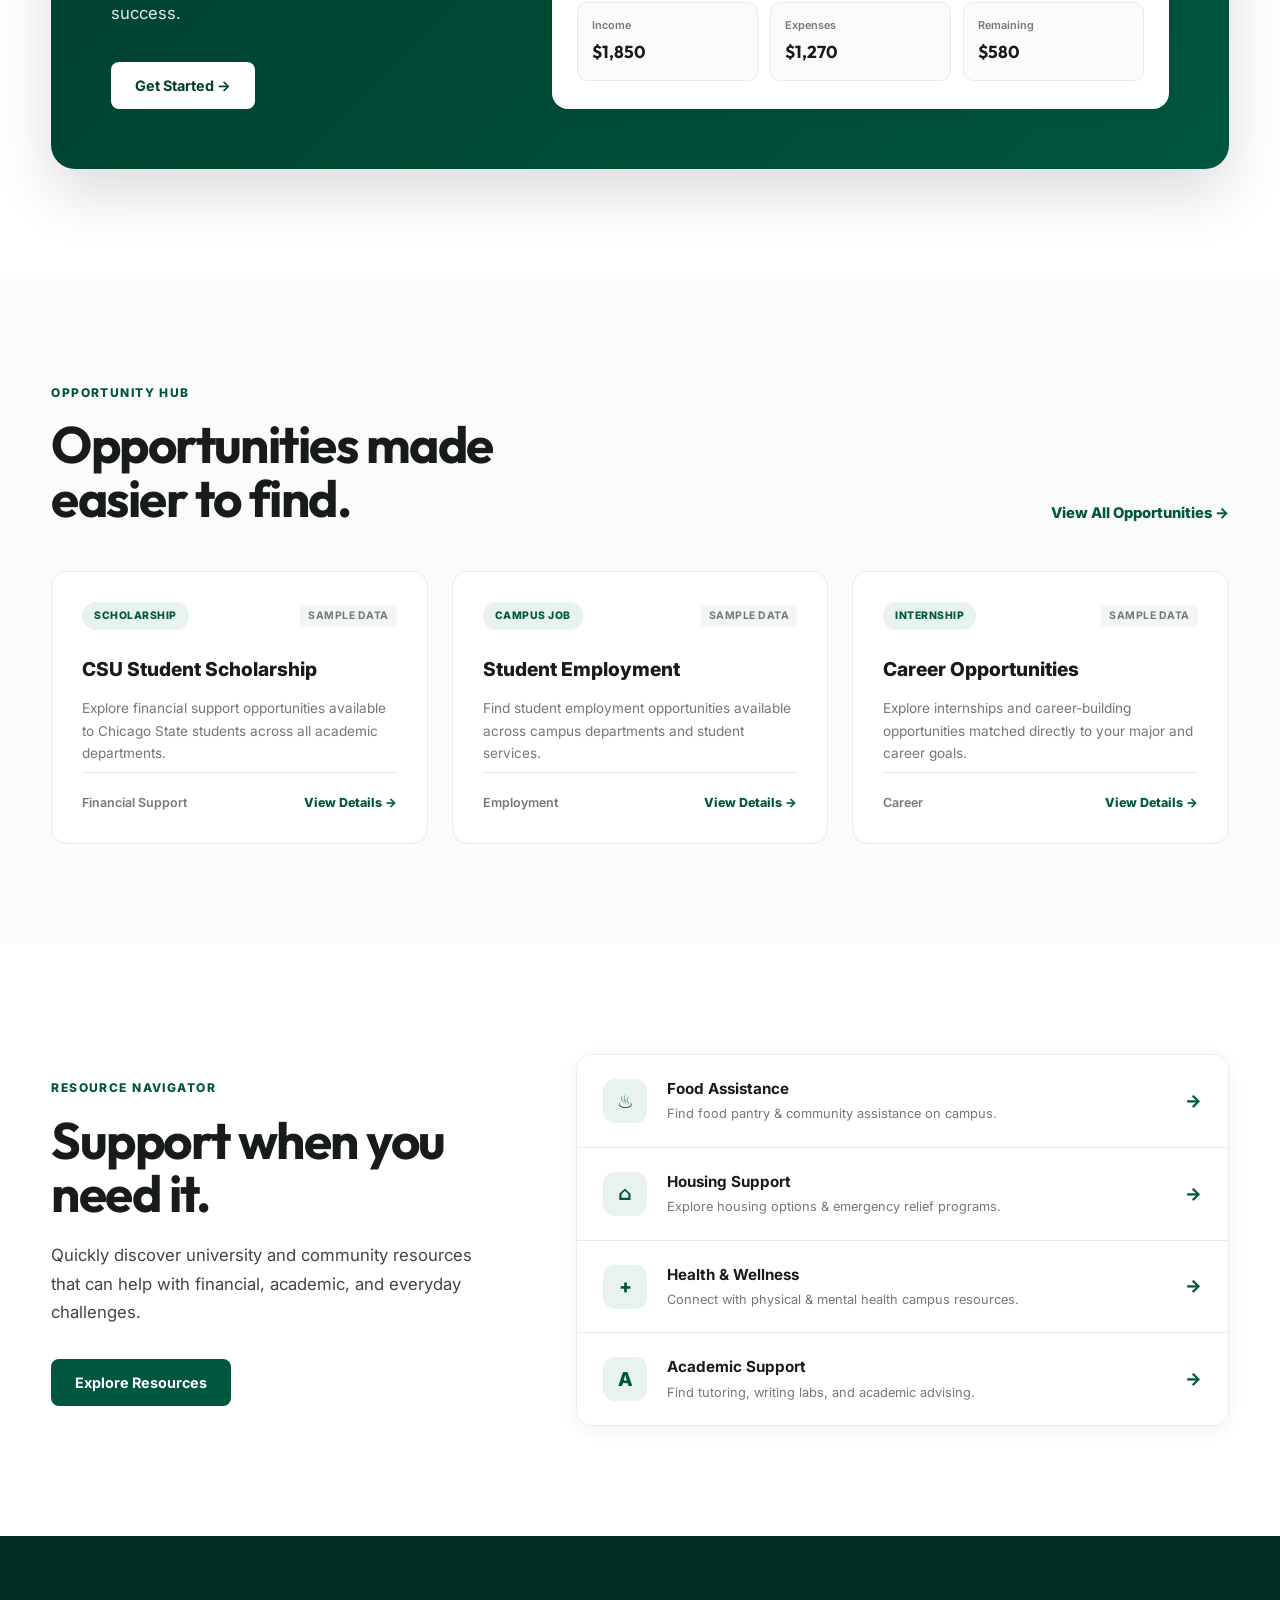
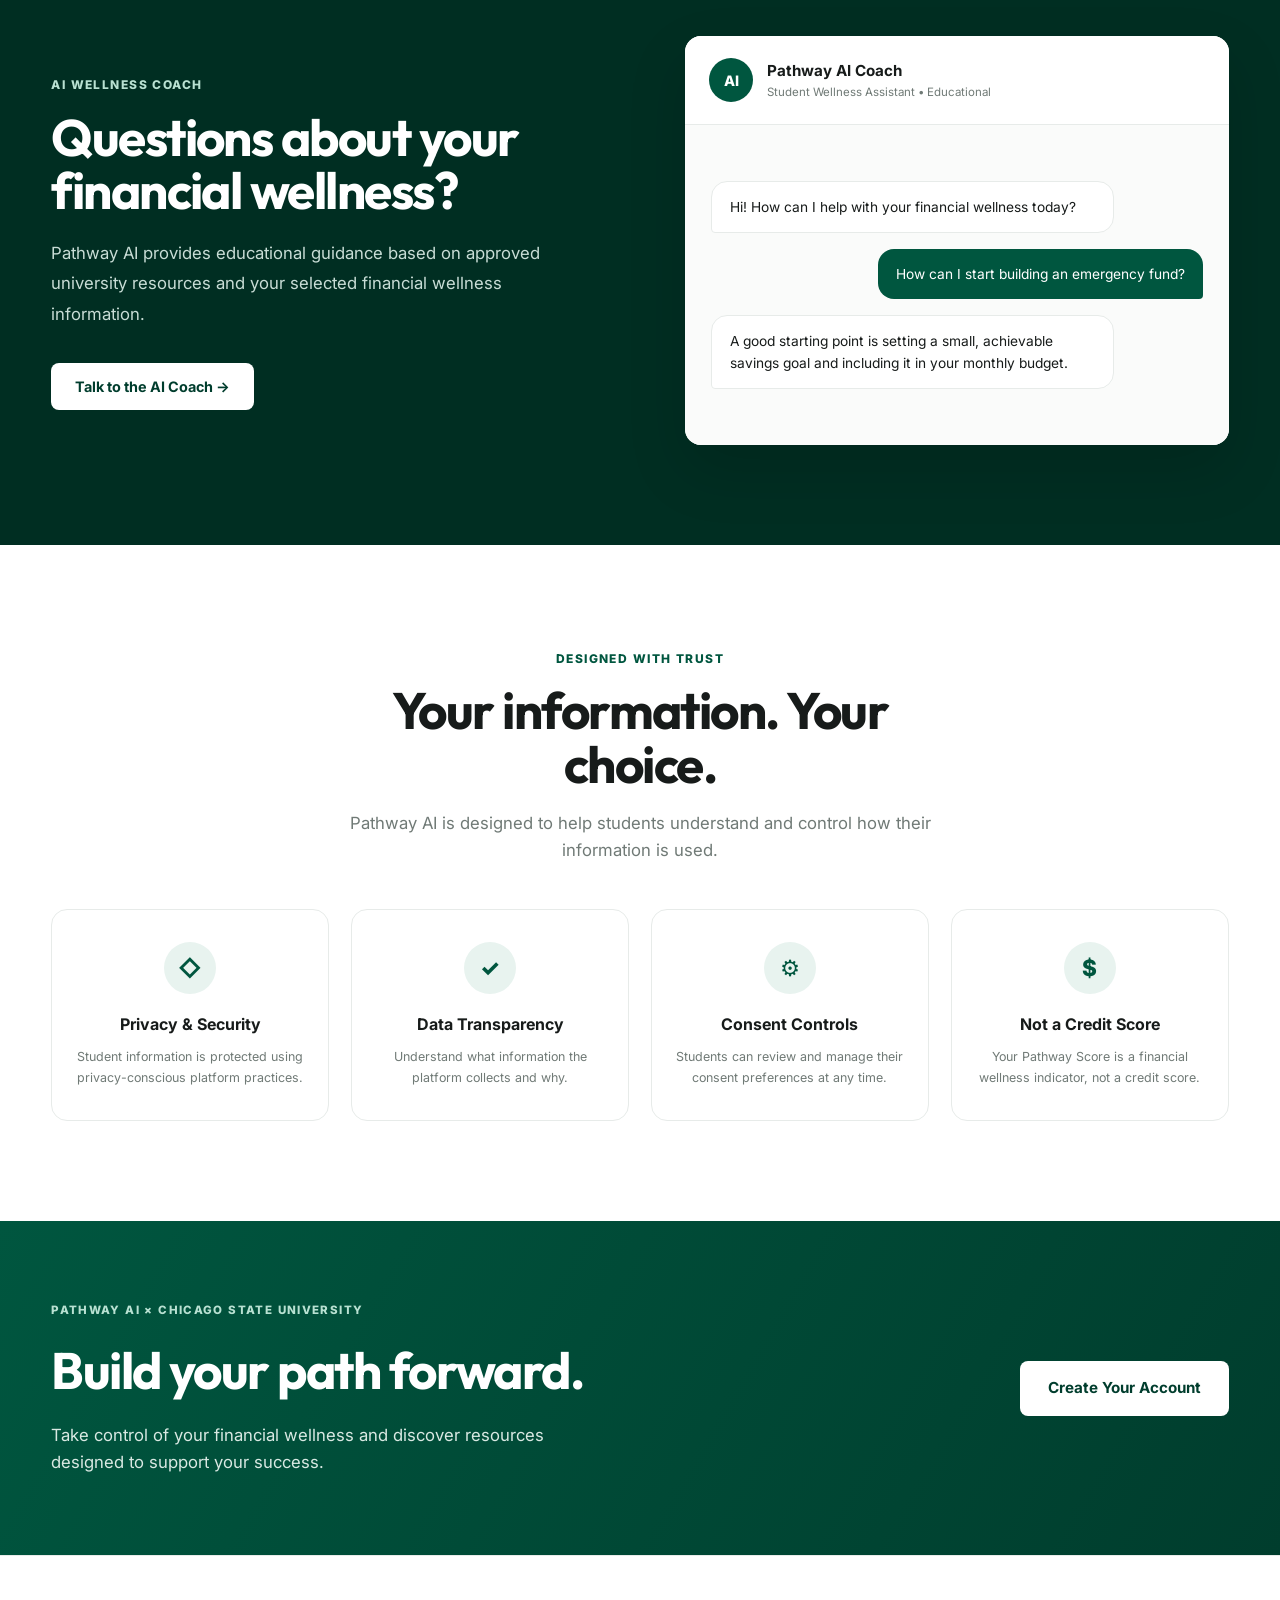
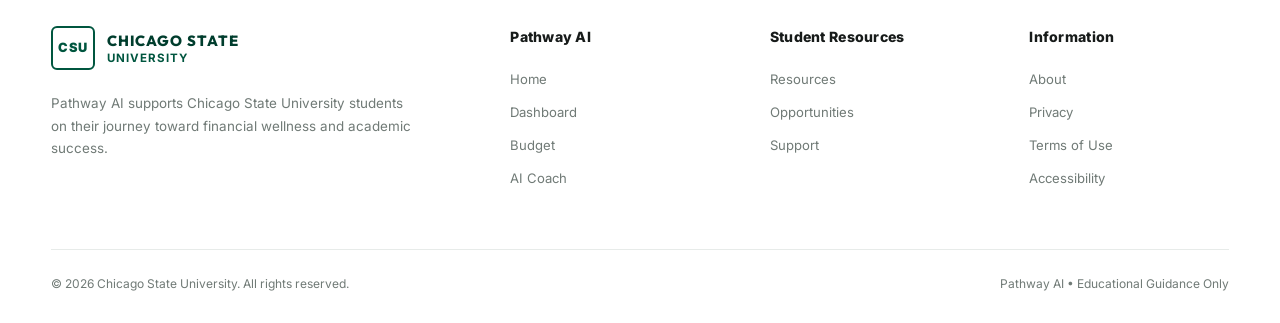
==== commit 57a3ef5c: "Fixed mobile navbar overflow" ====
--- a/index.html
+++ b/index.html
@@ -3,6 +3,7 @@
 <head>
   <meta charset="UTF-8" />
   <meta name="viewport" content="width=device-width, initial-scale=1.0" />
+  <meta name="color-scheme" content="light" />
 
   <title>Pathway AI | Chicago State University</title>
 
@@ -16,7 +17,7 @@
   <link rel="preconnect" href="https://fonts.gstatic.com" crossorigin>
   <link href="https://fonts.googleapis.com/css2?family=Inter:wght@400;500;600;700;800;900&family=Outfit:wght@600;700;800&display=swap" rel="stylesheet">
 
-  <link rel="stylesheet" href="css/styles.css" />
+  <link rel="stylesheet" href="styles.css" />
 </head>
 
 <body>
@@ -34,7 +35,7 @@
 
       <div class="university-links">
         <a href="/support.html">Support</a>
-        <a href="/login.html">Student Login</a>
+        <a href="/signup-login.html">Student Login</a>
       </div>
 
     </div>
@@ -62,18 +63,18 @@
 
       <nav class="nav-links" id="nav-links" aria-label="Main navigation">
         <a href="/" class="active">Home</a>
-        <a href="/pages/resources.html">Resources</a>
-        <a href="/pages/opportunities.html">Opportunities</a>
+        <a href="/resources.html">Resources</a>
+        <a href="/opportunities.html">Opportunities</a>
         <a href="/support.html">Support</a>
-        <a href="/pages/about.html">About</a>
+        <a href="/about.html">About</a>
       </nav>
 
       <div class="nav-actions">
-        <a href="/login.html" class="login-link">
+        <a href="/signup-login.html" class="login-link">
           Log In
         </a>
 
-        <a href="/signup.html" class="btn btn-primary">
+        <a href="/signup-login.html" class="btn btn-primary">
           Get Started
         </a>
       </div>
@@ -89,9 +90,10 @@
       </button>
 
     </div>
-
-    <!-- Mobile Navigation Drawer -->
-    <div class="mobile-nav-drawer" id="mobile-nav-drawer" aria-hidden="true">
+  </header>
+
+  <!-- Mobile Navigation Drawer -->
+  <div class="mobile-nav-drawer" id="mobile-nav-drawer" aria-hidden="true">
       <div class="mobile-nav-header">
         <div class="brand">
           <div class="brand-mark">CSU</div>
@@ -104,23 +106,21 @@
       </div>
       <nav class="mobile-nav-links">
         <a href="/" class="active">Home</a>
-        <a href="/pages/resources.html">Resources</a>
-        <a href="/pages/opportunities.html">Opportunities</a>
+        <a href="/resources.html">Resources</a>
+        <a href="/opportunities.html">Opportunities</a>
         <a href="/support.html">Support</a>
-        <a href="/pages/about.html">About</a>
+        <a href="/about.html">About</a>
         <hr class="drawer-divider" />
         <a href="/dashboard.html">Dashboard</a>
         <a href="/budget.html">Budget Tracker</a>
         <a href="/coach.html">AI Wellness Coach</a>
       </nav>
       <div class="mobile-nav-footer">
-        <a href="/login.html" class="btn btn-outline btn-full">Log In</a>
-        <a href="/signup.html" class="btn btn-primary btn-full">Get Started</a>
+        <a href="/signup-login.html" class="btn btn-outline btn-full">Log In</a>
+        <a href="/signup-login.html" class="btn btn-primary btn-full">Get Started</a>
       </div>
     </div>
-    <div class="mobile-backdrop" id="mobile-backdrop"></div>
-
-  </header>
+  <div class="mobile-backdrop" id="mobile-backdrop"></div>
 
 
   <main>
@@ -154,7 +154,7 @@
           </p>
 
           <div class="hero-buttons">
-            <a href="/signup.html" class="btn btn-primary btn-large">
+            <a href="/signup-login.html" class="btn btn-primary btn-large">
               Create Your Account
             </a>
 
@@ -268,13 +268,17 @@
             </p>
           </a>
 
-          <a href="/pages/opportunities.html" class="feature-card">
-            <div class="feature-icon feature-icon-purple">🏆</div>
-            <h3>Opportunity Hub</h3>
-            <p>Scholarships, internships, research grants, and emergency assistance.</p>
-          </a>
-
-          <a href="/pages/resources.html" class="feature-card">
+          <a href="/opportunities.html" class="feature-card">
+            <div class="feature-icon">&#x2315;</div>
+            <h3>
+              Find Opportunities
+            </h3>
+            <p>
+              Discover scholarships, campus jobs, internships, certifications and programs.
+            </p>
+          </a>
+
+          <a href="/resources.html" class="feature-card">
             <div class="feature-icon">&#x265F;</div>
             <h3>
               Access Resources
@@ -284,7 +288,7 @@
             </p>
           </a>
 
-          <a href="/pages/coach.html" class="feature-card">
+          <a href="/coach.html" class="feature-card">
             <div class="feature-icon">&#x25EB;</div>
             <h3>
               AI Wellness Coach
@@ -294,7 +298,7 @@
             </p>
           </a>
 
-          <a href="/pages/privacy.html" class="feature-card">
+          <a href="/privacy.html" class="feature-card">
             <div class="feature-icon">&#x25C7;</div>
             <h3>
               Your Privacy First
@@ -335,7 +339,7 @@
             Pathway AI brings your finances, opportunities, university resources, deadlines, and personalized guidance together so you can focus on what matters most: your success.
           </p>
 
-          <a href="/signup.html" class="btn btn-light">
+          <a href="/signup-login.html" class="btn btn-light">
             Get Started &rarr;
           </a>
         </div>
@@ -360,7 +364,7 @@
                 <p>
                   You're building healthy financial habits.
                 </p>
-                <a href="/pages/dashboard.html">
+                <a href="/dashboard.html">
                   View Score &rarr;
                 </a>
               </div>
@@ -372,7 +376,7 @@
           <div class="dashboard-card">
             <div class="dashboard-card-title">
               <span>Today's Actions</span>
-              <a href="/pages/dashboard.html">
+              <a href="/dashboard.html">
                 View All
               </a>
             </div>
@@ -450,7 +454,7 @@
             </h2>
           </div>
 
-          <a href="/pages/opportunities.html" class="text-link">
+          <a href="/opportunities.html" class="text-link">
             View All Opportunities &rarr;
           </a>
         </div>
@@ -459,44 +463,57 @@
         <div class="opportunity-grid">
 
           <article class="opportunity-card">
-            <div class="opportunity-card-body">
+            <div class="opportunity-header-row">
               <span class="opportunity-type">SCHOLARSHIP</span>
-              <h3>CSU Student Scholarship</h3>
-              <p>
-                Explore financial support opportunities available to Chicago State students across all academic departments.
-              </p>
-              <a href="/pages/opportunities.html">View Details &rarr;</a>
+              <span class="sample-tag">Sample Data</span>
+            </div>
+
+            <h3>CSU Student Scholarship</h3>
+            <p>
+              Explore financial support opportunities available to Chicago State students across all academic departments.
+            </p>
+
+            <div class="opportunity-footer">
+              <span>Financial Support</span>
+              <a href="/opportunities.html">View Details &rarr;</a>
             </div>
           </article>
 
 
-          <!-- Opportunity 2 -->
-          <div class="opportunity-card">
-            <div class="opportunity-card-body">
-              <span class="opportunity-tag tag-green">Emergency Fund</span>
-              <h3>CSU Student Emergency Grant</h3>
-              <p>Financial assistance for unexpected hardship, technology needs, or course materials.</p>
-              <div class="opportunity-meta">
-                <span>Award: Up to $1,000</span>
-                <span>Deadline: Rolling</span>
-              </div>
-              <a href="/pages/opportunities.html">View Details &rarr;</a>
-            </div>
-          </div>
-
-          <!-- Opportunity 3 -->
-          <div class="opportunity-card">
-            <div class="opportunity-card-body">
-              <span class="opportunity-tag tag-amber">Internship</span>
-              <h3>Tech Leadership Summer Fellowship</h3>
-              <p>Paid summer internship with mentorship and industry networking opportunities.</p>
-              <div class="opportunity-meta">
-                <span>Stipend: $6,000</span>
-                <span>Deadline: Mar 30</span>
-              </div>
-              <a href="/pages/opportunities.html">View Details &rarr;</a>
-            </div>
-          </div>
+          <article class="opportunity-card">
+            <div class="opportunity-header-row">
+              <span class="opportunity-type">CAMPUS JOB</span>
+              <span class="sample-tag">Sample Data</span>
+            </div>
+
+            <h3>Student Employment</h3>
+            <p>
+              Find student employment opportunities available across campus departments and student services.
+            </p>
+
+            <div class="opportunity-footer">
+              <span>Employment</span>
+              <a href="/opportunities.html">View Details &rarr;</a>
+            </div>
+          </article>
+
+
+          <article class="opportunity-card">
+            <div class="opportunity-header-row">
+              <span class="opportunity-type">INTERNSHIP</span>
+              <span class="sample-tag">Sample Data</span>
+            </div>
+
+            <h3>Career Opportunities</h3>
+            <p>
+              Explore internships and career-building opportunities matched directly to your major and career goals.
+            </p>
+
+            <div class="opportunity-footer">
+              <span>Career</span>
+              <a href="/opportunities.html">View Details &rarr;</a>
+            </div>
+          </article>
 
         </div>
 
@@ -526,40 +543,18 @@
           <p class="section-description">
             Quickly discover university and community resources that can help with financial, academic, and everyday challenges.
           </p>
-          <a href="/pages/resources.html" class="btn btn-primary">
-            Explore All Resources
-          </a>
-        </div>
-
-
-        <div class="resource-preview-list">
-          <a href="/pages/resources.html" class="resource-row">
-            <div class="resource-row-info">
-              <h4>Academic Success Center</h4>
-              <p>Tutoring, study groups, & academic advising</p>
-            </div>
-            <span class="resource-arrow">&rarr;</span>
-          </a>
-
-          <a href="/pages/resources.html" class="resource-row">
-            <div class="resource-row-info">
-              <h4>Counseling & Wellness Center</h4>
-              <p>Mental health support & confidential counseling</p>
-            </div>
-            <span class="resource-arrow">&rarr;</span>
-          </a>
-
-          <a href="/pages/resources.html" class="resource-row">
-            <div class="resource-row-info">
-              <h4>Financial Wellness Office</h4>
-              <p>Budgeting advice & financial aid counseling</p>
-            </div>
-            <span class="resource-arrow">&rarr;</span>
-          </a>
-
-          <a href="/pages/resources.html" class="resource-row">
+
+          <a href="/resources.html" class="btn btn-primary">
+            Explore Resources
+          </a>
+        </div>
+
+
+        <div class="resource-list">
+
+          <a href="/resources.html" class="resource-row">
             <span class="resource-icon">&#x2668;</span>
-            <div class="resource-row-info">
+            <div>
               <strong>Food Assistance</strong>
               <small>Find food pantry &amp; community assistance on campus.</small>
             </div>
@@ -750,7 +745,7 @@
           </p>
         </div>
 
-        <a href="/signup.html" class="btn btn-light btn-large">
+        <a href="/signup-login.html" class="btn btn-light btn-large">
           Create Your Account
         </a>
 
@@ -798,15 +793,15 @@
 
       <div class="footer-column">
         <h4>Student Resources</h4>
-        <a href="/pages/resources.html">Resources</a>
-        <a href="/pages/opportunities.html">Opportunities</a>
+        <a href="/resources.html">Resources</a>
+        <a href="/opportunities.html">Opportunities</a>
         <a href="/support.html">Support</a>
       </div>
 
 
       <div class="footer-column">
         <h4>Information</h4>
-        <a href="/pages/about.html">About</a>
+        <a href="/about.html">About</a>
         <a href="/privacy.html">Privacy</a>
         <a href="/terms.html">Terms of Use</a>
         <a href="/accessibility.html">Accessibility</a>
@@ -828,7 +823,7 @@
   </footer>
 
   <!-- Script for Mobile Menu & Interactivity -->
-  <script src="js/main.js"></script>
+  <script src="main.js"></script>
 
 </body>
 </html>
--- a/styles.css
+++ b/styles.css
@@ -0,0 +1,1683 @@
+/* =========================================================
+   PATHWAY AI × CHICAGO STATE UNIVERSITY
+   HOME PAGE STYLESHEET
+========================================================= */
+
+/* -----------------------------
+   VARIABLES & DESIGN TOKENS
+----------------------------- */
+
+:root {
+  color-scheme: light;
+
+  --csu-green: #00563f;
+  --csu-green-dark: #003d2d;
+  --csu-green-deep: #002e22;
+  --csu-green-light: #e8f3ef;
+  --csu-green-hover: #004734;
+
+  --black: #101313;
+  --dark: #171b1a;
+  --white: #ffffff;
+
+  --gray-50: #fafbfa;
+  --gray-100: #f4f6f5;
+  --gray-200: #e7ebe9;
+  --gray-300: #d7ddda;
+  --gray-400: #a0aba6;
+  --gray-500: #707a76;
+  --gray-700: #3f4744;
+
+  --shadow-sm: 0 4px 18px rgba(0, 0, 0, 0.06);
+  --shadow-md: 0 15px 40px rgba(0, 0, 0, 0.10);
+  --shadow-lg: 0 25px 60px rgba(0, 0, 0, 0.14);
+
+  --radius-sm: 8px;
+  --radius-md: 16px;
+  --radius-lg: 24px;
+
+  --font-main: 'Inter', system-ui, -apple-system, BlinkMacSystemFont, "Segoe UI", Roboto, sans-serif;
+  --font-heading: 'Outfit', 'Inter', system-ui, sans-serif;
+
+  --container: 1240px;
+}
+
+
+/* -----------------------------
+   RESET & BASE STYLES
+----------------------------- */
+
+*, *::before, *::after {
+  margin: 0;
+  padding: 0;
+  box-sizing: border-box;
+}
+
+html {
+  scroll-behavior: smooth;
+}
+
+body {
+  font-family: var(--font-main);
+  background: var(--white);
+  color: var(--black);
+  line-height: 1.6;
+  -webkit-font-smoothing: antialiased;
+  -moz-osx-font-smoothing: grayscale;
+}
+
+img {
+  display: block;
+  max-width: 100%;
+  height: auto;
+}
+
+a {
+  color: inherit;
+  text-decoration: none;
+  transition: color 0.2s ease, opacity 0.2s ease;
+}
+
+button, input {
+  font: inherit;
+}
+
+:focus-visible {
+  outline: 2px solid var(--csu-green);
+  outline-offset: 3px;
+}
+
+
+/* -----------------------------
+   GLOBAL UTILITIES
+----------------------------- */
+
+.container {
+  width: min(92%, var(--container));
+  margin-inline: auto;
+}
+
+.eyebrow {
+  display: inline-block;
+  font-size: 0.75rem;
+  font-weight: 800;
+  letter-spacing: 0.12em;
+  text-transform: uppercase;
+  margin-bottom: 16px;
+}
+
+.eyebrow.green {
+  color: var(--csu-green);
+}
+
+.eyebrow.light {
+  color: #b8e1d2;
+}
+
+.section-description {
+  max-width: 560px;
+  color: var(--gray-700);
+  font-size: 1.05rem;
+  line-height: 1.7;
+}
+
+.sample-tag {
+  font-size: 0.65rem;
+  font-weight: 700;
+  color: var(--gray-500);
+  background: var(--gray-100);
+  padding: 3px 8px;
+  border-radius: 4px;
+  text-transform: uppercase;
+  letter-spacing: 0.05em;
+}
+
+
+/* =========================================================
+   BUTTONS
+========================================================= */
+
+.btn {
+  display: inline-flex;
+  align-items: center;
+  justify-content: center;
+  padding: 12px 24px;
+  border-radius: 8px;
+  font-size: 0.9rem;
+  font-weight: 700;
+  cursor: pointer;
+  border: none;
+  transition: transform 0.2s ease, background 0.2s ease, box-shadow 0.2s ease, border-color 0.2s ease;
+}
+
+.btn:hover {
+  transform: translateY(-2px);
+}
+
+.btn-primary {
+  background: var(--csu-green);
+  color: var(--white);
+}
+
+.btn-primary:hover {
+  background: var(--csu-green-dark);
+  box-shadow: 0 10px 25px rgba(0, 86, 63, 0.22);
+}
+
+.btn-outline {
+  border: 1px solid var(--gray-300);
+  background: var(--white);
+  color: var(--black);
+}
+
+.btn-outline:hover {
+  border-color: var(--csu-green);
+  color: var(--csu-green);
+  background: var(--gray-50);
+}
+
+.btn-light {
+  background: var(--white);
+  color: var(--csu-green-dark);
+}
+
+.btn-light:hover {
+  background: var(--gray-100);
+  box-shadow: 0 8px 20px rgba(0, 0, 0, 0.12);
+}
+
+.btn-large {
+  padding: 15px 28px;
+  font-size: 0.95rem;
+}
+
+.btn-full {
+  width: 100%;
+}
+
+
+/* =========================================================
+   1. UNIVERSITY TOP BAR
+========================================================= */
+
+.university-bar {
+  background: var(--csu-green-dark);
+  color: var(--white);
+  font-size: 0.78rem;
+}
+
+.university-bar-content {
+  min-height: 38px;
+  display: flex;
+  align-items: center;
+  justify-content: space-between;
+}
+
+.star-icon {
+  color: #ffd700;
+  margin-right: 4px;
+}
+
+.university-links {
+  display: flex;
+  gap: 24px;
+}
+
+.university-links a {
+  color: #e2f0eb;
+  font-weight: 500;
+}
+
+.university-links a:hover {
+  color: var(--white);
+  text-decoration: underline;
+}
+
+
+/* =========================================================
+   2. NAVIGATION HEADER
+========================================================= */
+
+.site-header {
+  position: sticky;
+  top: 0;
+  z-index: 1000;
+  background: rgba(255, 255, 255, 0.96);
+  border-bottom: 1px solid var(--gray-200);
+  backdrop-filter: blur(14px);
+  -webkit-backdrop-filter: blur(14px);
+  transition: box-shadow 0.3s ease;
+}
+
+.site-header.scrolled {
+  box-shadow: 0 4px 20px rgba(0, 0, 0, 0.08);
+}
+
+.navbar {
+  height: 78px;
+  display: flex;
+  align-items: center;
+  justify-content: space-between;
+}
+
+.brand {
+  display: flex;
+  align-items: center;
+  gap: 12px;
+}
+
+.brand-mark {
+  width: 44px;
+  height: 44px;
+  display: grid;
+  place-items: center;
+  border: 2px solid var(--csu-green);
+  border-radius: 6px;
+  color: var(--csu-green);
+  font-size: 0.8rem;
+  font-weight: 900;
+  letter-spacing: 0.04em;
+  background: var(--white);
+}
+
+.brand-text {
+  display: flex;
+  flex-direction: column;
+  color: var(--csu-green-dark);
+  line-height: 1.1;
+  letter-spacing: 0.06em;
+}
+
+.brand-text strong {
+  font-family: var(--font-heading);
+  font-size: 0.92rem;
+  font-weight: 800;
+}
+
+.brand-text span {
+  margin-top: 3px;
+  font-size: 0.72rem;
+  font-weight: 700;
+  color: var(--csu-green);
+}
+
+.nav-links {
+  display: flex;
+  align-items: center;
+  gap: 34px;
+}
+
+.nav-links a {
+  position: relative;
+  padding-block: 26px;
+  font-size: 0.9rem;
+  font-weight: 600;
+  color: var(--gray-700);
+}
+
+.nav-links a:hover {
+  color: var(--csu-green-dark);
+}
+
+.nav-links a::after {
+  content: "";
+  position: absolute;
+  left: 0;
+  bottom: 18px;
+  width: 0;
+  height: 3px;
+  border-radius: 2px;
+  background: var(--csu-green);
+  transition: width 0.2s ease;
+}
+
+.nav-links a:hover::after,
+.nav-links a.active::after {
+  width: 100%;
+}
+
+.nav-links a.active {
+  color: var(--csu-green);
+  font-weight: 700;
+}
+
+.nav-actions {
+  display: flex;
+  align-items: center;
+  gap: 20px;
+}
+
+.login-link {
+  font-size: 0.9rem;
+  font-weight: 700;
+  color: var(--csu-green-dark);
+}
+
+.login-link:hover {
+  color: var(--csu-green);
+}
+
+.mobile-menu-button {
+  display: none;
+  border: none;
+  background: none;
+  font-size: 1.6rem;
+  color: var(--csu-green-dark);
+  cursor: pointer;
+  padding: 6px;
+}
+
+
+/* MOBILE DRAWER NAV */
+
+.mobile-nav-drawer {
+  position: fixed;
+  top: 0;
+  right: -100%;
+  width: 320px;
+  max-width: 85vw;
+  height: 100vh;
+  background: var(--white);
+  z-index: 1200;
+  box-shadow: -10px 0 30px rgba(0, 0, 0, 0.2);
+  display: flex;
+  flex-direction: column;
+  transition: right 0.3s cubic-bezier(0.16, 1, 0.3, 1);
+  overflow-y: auto;
+}
+
+.mobile-nav-drawer.active {
+  right: 0;
+}
+
+.mobile-nav-header {
+  display: flex;
+  align-items: center;
+  justify-content: space-between;
+  padding: 20px 24px;
+  border-bottom: 1px solid var(--gray-200);
+}
+
+.mobile-close-button {
+  border: none;
+  background: none;
+  font-size: 2rem;
+  color: var(--gray-700);
+  cursor: pointer;
+  line-height: 1;
+}
+
+.mobile-nav-links {
+  display: flex;
+  flex-direction: column;
+  padding: 24px;
+  gap: 16px;
+}
+
+.mobile-nav-links a {
+  font-size: 1rem;
+  font-weight: 600;
+  color: var(--gray-700);
+  padding-block: 6px;
+}
+
+.mobile-nav-links a.active,
+.mobile-nav-links a:hover {
+  color: var(--csu-green);
+  font-weight: 700;
+}
+
+.drawer-divider {
+  border: none;
+  border-top: 1px solid var(--gray-200);
+  margin-block: 8px;
+}
+
+.mobile-nav-footer {
+  margin-top: auto;
+  padding: 24px;
+  display: flex;
+  flex-direction: column;
+  gap: 12px;
+  border-top: 1px solid var(--gray-200);
+}
+
+.mobile-backdrop {
+  position: fixed;
+  inset: 0;
+  background: rgba(0, 0, 0, 0.5);
+  z-index: 1100;
+  opacity: 0;
+  pointer-events: none;
+  transition: opacity 0.3s ease;
+}
+
+.mobile-backdrop.active {
+  opacity: 1;
+  pointer-events: auto;
+}
+
+
+/* =========================================================
+   3. HERO SECTION
+========================================================= */
+
+.hero {
+  overflow: hidden;
+  background: linear-gradient(135deg, #ffffff 0%, #f7faf8 60%, #eaf3ef 100%);
+  position: relative;
+}
+
+.hero-grid {
+  min-height: 650px;
+  display: grid;
+  grid-template-columns: 1fr 1fr;
+  align-items: center;
+  gap: 60px;
+  padding-block: 70px;
+}
+
+/* HERO TEXT */
+
+.pathway-label {
+  display: flex;
+  align-items: center;
+  gap: 12px;
+  margin-bottom: 22px;
+  color: var(--csu-green);
+  font-weight: 800;
+  letter-spacing: 0.14em;
+  font-size: 0.85rem;
+}
+
+.pathway-icon {
+  width: 32px;
+  height: 32px;
+  display: grid;
+  place-items: center;
+  border: 1.5px solid var(--csu-green);
+  border-radius: 50%;
+  font-size: 0.75rem;
+  background: var(--csu-green-light);
+}
+
+.hero h1 {
+  max-width: 620px;
+  font-family: var(--font-heading);
+  font-size: clamp(3rem, 5vw, 5.2rem);
+  line-height: 1.02;
+  letter-spacing: -0.04em;
+  margin-bottom: 28px;
+  color: var(--dark);
+}
+
+.hero h1 span {
+  color: var(--csu-green);
+}
+
+.hero-description {
+  max-width: 610px;
+  margin-bottom: 34px;
+  color: var(--gray-700);
+  font-size: 1.1rem;
+  line-height: 1.8;
+}
+
+.hero-buttons {
+  display: flex;
+  gap: 14px;
+  margin-bottom: 44px;
+}
+
+.hero-trust {
+  display: flex;
+  gap: 40px;
+}
+
+.hero-trust div {
+  display: flex;
+  flex-direction: column;
+}
+
+.hero-trust strong {
+  color: var(--csu-green-dark);
+  font-size: 0.88rem;
+  font-weight: 800;
+}
+
+.hero-trust span {
+  color: var(--gray-500);
+  font-size: 0.75rem;
+}
+
+/* HERO VISUAL & PHOTO */
+
+.hero-image-wrapper {
+  position: relative;
+}
+
+.campus-container {
+  min-height: 520px;
+  border-radius: 180px 20px 20px 20px;
+  overflow: hidden;
+  position: relative;
+  box-shadow: var(--shadow-lg);
+  background: var(--gray-300);
+}
+
+.campus-photo {
+  width: 100%;
+  height: 520px;
+  object-fit: cover;
+  object-position: center;
+  transition: transform 0.6s ease;
+}
+
+.campus-container:hover .campus-photo {
+  transform: scale(1.03);
+}
+
+.campus-overlay {
+  position: absolute;
+  bottom: 0;
+  left: 0;
+  right: 0;
+  height: 180px;
+  display: flex;
+  align-items: flex-end;
+  padding: 34px 40px;
+  background: linear-gradient(transparent, rgba(0, 46, 34, 0.78));
+}
+
+.campus-overlay span {
+  color: var(--white);
+  font-family: var(--font-heading);
+  font-size: 1.25rem;
+  font-weight: 700;
+  letter-spacing: 0.02em;
+}
+
+/* FLOATING SCORE CARD */
+
+.floating-score-card {
+  position: absolute;
+  left: -70px;
+  bottom: 35px;
+  width: 370px;
+  padding: 22px;
+  background: rgba(255, 255, 255, 0.98);
+  border: 1px solid rgba(255, 255, 255, 0.9);
+  border-radius: var(--radius-md);
+  box-shadow: var(--shadow-lg);
+  backdrop-filter: blur(10px);
+  transition: transform 0.3s ease, box-shadow 0.3s ease;
+}
+
+.floating-score-card:hover {
+  transform: translateY(-4px);
+  box-shadow: 0 30px 70px rgba(0, 0, 0, 0.18);
+}
+
+.score-card-header {
+  display: flex;
+  justify-content: space-between;
+  align-items: flex-start;
+  margin-bottom: 18px;
+}
+
+.score-card-header small {
+  color: var(--gray-500);
+  font-size: 0.65rem;
+  font-weight: 800;
+  letter-spacing: 0.08em;
+}
+
+.score-card-header h3 {
+  margin-top: 4px;
+  font-size: 1.05rem;
+  font-weight: 800;
+  color: var(--dark);
+}
+
+.status-dot {
+  width: 10px;
+  height: 10px;
+  border-radius: 50%;
+  background: #42b883;
+  box-shadow: 0 0 10px rgba(66, 184, 131, 0.6);
+}
+
+.score-content {
+  display: flex;
+  align-items: center;
+  gap: 22px;
+}
+
+.score-circle {
+  width: 95px;
+  height: 95px;
+  flex-shrink: 0;
+  display: flex;
+  flex-direction: column;
+  align-items: center;
+  justify-content: center;
+  border: 9px solid var(--csu-green);
+  border-right-color: var(--gray-200);
+  border-radius: 50%;
+  background: var(--gray-50);
+}
+
+.score-circle span {
+  color: var(--csu-green);
+  font-family: var(--font-heading);
+  font-size: 1.85rem;
+  font-weight: 800;
+  line-height: 1;
+}
+
+.score-circle small {
+  margin-top: 2px;
+  font-size: 0.72rem;
+  font-weight: 800;
+  color: var(--csu-green-dark);
+}
+
+.score-message strong {
+  font-size: 0.88rem;
+  color: var(--dark);
+  display: block;
+}
+
+.score-message p {
+  margin-block: 5px;
+  color: var(--gray-500);
+  font-size: 0.75rem;
+  line-height: 1.45;
+}
+
+.score-message a {
+  color: var(--csu-green);
+  font-size: 0.76rem;
+  font-weight: 800;
+  display: inline-block;
+  margin-top: 4px;
+}
+
+.score-message a:hover {
+  text-decoration: underline;
+}
+
+
+/* =========================================================
+   4. CORE FEATURES
+========================================================= */
+
+.features-section {
+  position: relative;
+  margin-top: -20px;
+  z-index: 10;
+}
+
+.feature-grid {
+  display: grid;
+  grid-template-columns: repeat(6, 1fr);
+  background: var(--white);
+  border: 1px solid var(--gray-200);
+  border-radius: var(--radius-md);
+  box-shadow: var(--shadow-md);
+  overflow: hidden;
+}
+
+.feature-card {
+  min-height: 230px;
+  padding: 32px 22px;
+  text-align: center;
+  border-right: 1px solid var(--gray-200);
+  transition: background 0.25 ease, transform 0.2s ease, box-shadow 0.2s ease;
+  display: flex;
+  flex-direction: column;
+  align-items: center;
+}
+
+.feature-card:last-child {
+  border-right: none;
+}
+
+.feature-card:hover {
+  background: var(--csu-green-light);
+  transform: translateY(-2px);
+}
+
+.feature-icon {
+  width: 48px;
+  height: 48px;
+  margin-bottom: 18px;
+  display: grid;
+  place-items: center;
+  color: var(--csu-green);
+  font-size: 1.4rem;
+  font-weight: 800;
+  background: var(--csu-green-light);
+  border-radius: 10px;
+  transition: background 0.2s ease, transform 0.2s ease;
+}
+
+.feature-card:hover .feature-icon {
+  background: var(--csu-green);
+  color: var(--white);
+  transform: scale(1.08);
+}
+
+.feature-card h3 {
+  margin-bottom: 10px;
+  font-size: 0.95rem;
+  font-weight: 700;
+  line-height: 1.4;
+  color: var(--dark);
+}
+
+.feature-card p {
+  color: var(--gray-500);
+  font-size: 0.78rem;
+  line-height: 1.65;
+}
+
+
+/* =========================================================
+   5. PLATFORM SECTION (DASHBOARD PREVIEW)
+========================================================= */
+
+.platform-section {
+  padding-block: 110px;
+}
+
+.platform-grid {
+  display: grid;
+  grid-template-columns: 0.75fr 1.25fr;
+  gap: 70px;
+  padding: 60px;
+  color: var(--white);
+  background: linear-gradient(135deg, var(--csu-green-dark), var(--csu-green));
+  border-radius: var(--radius-lg);
+  box-shadow: var(--shadow-lg);
+}
+
+.platform-copy h2 {
+  font-family: var(--font-heading);
+  margin-bottom: 22px;
+  font-size: clamp(2.2rem, 4vw, 3.5rem);
+  line-height: 1.05;
+  letter-spacing: -0.03em;
+}
+
+.platform-copy p {
+  max-width: 460px;
+  margin-bottom: 34px;
+  color: #dcece6;
+  font-size: 1.05rem;
+  line-height: 1.8;
+}
+
+/* DASHBOARD CARDS PREVIEW */
+
+.dashboard-preview {
+  display: grid;
+  grid-template-columns: repeat(2, 1fr);
+  gap: 18px;
+}
+
+.dashboard-card {
+  padding: 24px;
+  color: var(--black);
+  background: var(--white);
+  border-radius: 16px;
+  box-shadow: var(--shadow-sm);
+  border: 1px solid rgba(255, 255, 255, 0.4);
+}
+
+.financial-preview {
+  grid-column: 1 / -1;
+}
+
+.card-label {
+  color: var(--gray-500);
+  font-size: 0.65rem;
+  font-weight: 800;
+  letter-spacing: 0.08em;
+  display: block;
+}
+
+.mini-score {
+  display: flex;
+  align-items: center;
+  gap: 20px;
+  margin-top: 16px;
+}
+
+.mini-score-circle {
+  width: 78px;
+  height: 78px;
+  display: grid;
+  place-items: center;
+  flex-shrink: 0;
+  border: 7px solid var(--csu-green);
+  border-radius: 50%;
+  color: var(--csu-green);
+  font-family: var(--font-heading);
+  font-size: 1.55rem;
+  font-weight: 800;
+}
+
+.mini-score strong {
+  font-size: 0.95rem;
+  color: var(--dark);
+}
+
+.mini-score p {
+  margin-block: 4px;
+  color: var(--gray-500);
+  font-size: 0.74rem;
+}
+
+.mini-score a {
+  color: var(--csu-green);
+  font-size: 0.74rem;
+  font-weight: 700;
+}
+
+.mini-score a:hover {
+  text-decoration: underline;
+}
+
+.dashboard-card-title {
+  display: flex;
+  justify-content: space-between;
+  align-items: center;
+  margin-bottom: 16px;
+  font-size: 0.8rem;
+  font-weight: 800;
+}
+
+.dashboard-card-title a {
+  color: var(--csu-green);
+  font-size: 0.74rem;
+}
+
+.badge-sample {
+  font-size: 0.65rem;
+  background: var(--gray-100);
+  padding: 2px 6px;
+  border-radius: 4px;
+  color: var(--gray-500);
+}
+
+.action-item {
+  display: grid;
+  grid-template-columns: auto 1fr auto;
+  align-items: center;
+  gap: 14px;
+  padding-block: 12px;
+  border-top: 1px solid var(--gray-200);
+}
+
+.action-icon {
+  width: 32px;
+  height: 32px;
+  display: grid;
+  place-items: center;
+  border-radius: 8px;
+  color: var(--csu-green);
+  background: var(--csu-green-light);
+  font-weight: 800;
+  font-size: 0.85rem;
+}
+
+.action-item strong {
+  font-size: 0.76rem;
+  color: var(--dark);
+}
+
+.action-item small {
+  color: var(--gray-500);
+  font-size: 0.68rem;
+}
+
+.arrow-indicator {
+  color: var(--csu-green);
+  font-weight: 800;
+  font-size: 0.9rem;
+}
+
+.financial-stats {
+  display: grid;
+  grid-template-columns: repeat(3, 1fr);
+  gap: 12px;
+  margin-top: 8px;
+}
+
+.financial-stats div {
+  padding: 14px;
+  border-radius: 10px;
+  background: var(--gray-50);
+  border: 1px solid var(--gray-200);
+}
+
+.financial-stats span {
+  color: var(--gray-500);
+  font-size: 0.68rem;
+  font-weight: 600;
+  display: block;
+}
+
+.financial-stats strong {
+  margin-top: 4px;
+  font-size: 1.08rem;
+  font-family: var(--font-heading);
+  color: var(--dark);
+  display: block;
+}
+
+
+/* =========================================================
+   6. OPPORTUNITIES (OPPORTUNITY HUB)
+========================================================= */
+
+.content-section {
+  padding-block: 100px;
+  background: var(--gray-50);
+}
+
+.section-heading {
+  display: flex;
+  align-items: flex-end;
+  justify-content: space-between;
+  margin-bottom: 45px;
+}
+
+.section-heading h2 {
+  font-family: var(--font-heading);
+  max-width: 600px;
+  font-size: clamp(2rem, 4vw, 3.2rem);
+  line-height: 1.05;
+  letter-spacing: -0.03em;
+  color: var(--dark);
+}
+
+.text-link {
+  color: var(--csu-green);
+  font-weight: 800;
+  font-size: 0.92rem;
+}
+
+.text-link:hover {
+  text-decoration: underline;
+}
+
+.opportunity-grid {
+  display: grid;
+  grid-template-columns: repeat(3, 1fr);
+  gap: 24px;
+}
+
+.opportunity-card {
+  padding: 30px;
+  background: var(--white);
+  border: 1px solid var(--gray-200);
+  border-radius: var(--radius-md);
+  display: flex;
+  flex-direction: column;
+  transition: transform 0.25s ease, box-shadow 0.25s ease, border-color 0.25s ease;
+}
+
+.opportunity-card:hover {
+  transform: translateY(-5px);
+  box-shadow: var(--shadow-md);
+  border-color: var(--gray-300);
+}
+
+.opportunity-header-row {
+  display: flex;
+  justify-content: space-between;
+  align-items: center;
+  margin-bottom: 24px;
+}
+
+.opportunity-type {
+  display: inline-block;
+  padding: 6px 12px;
+  border-radius: 20px;
+  color: var(--csu-green);
+  background: var(--csu-green-light);
+  font-size: 0.65rem;
+  font-weight: 800;
+  letter-spacing: 0.05em;
+}
+
+.opportunity-card h3 {
+  margin-bottom: 12px;
+  font-size: 1.2rem;
+  font-weight: 800;
+  color: var(--dark);
+}
+
+.opportunity-card p {
+  min-height: 75px;
+  color: var(--gray-500);
+  font-size: 0.85rem;
+  line-height: 1.65;
+}
+
+.opportunity-footer {
+  display: flex;
+  justify-content: space-between;
+  align-items: center;
+  margin-top: auto;
+  padding-top: 20px;
+  border-top: 1px solid var(--gray-200);
+  font-size: 0.78rem;
+  color: var(--gray-500);
+  font-weight: 600;
+}
+
+.opportunity-footer a {
+  color: var(--csu-green);
+  font-weight: 800;
+}
+
+.opportunity-footer a:hover {
+  text-decoration: underline;
+}
+
+
+/* =========================================================
+   7. CAMPUS RESOURCES (RESOURCE NAVIGATOR)
+========================================================= */
+
+.resources-preview-section {
+  padding-block: 110px;
+}
+
+.resources-preview-grid {
+  display: grid;
+  grid-template-columns: 0.8fr 1.2fr;
+  align-items: center;
+  gap: 90px;
+}
+
+.resources-preview-grid h2 {
+  font-family: var(--font-heading);
+  margin-bottom: 20px;
+  font-size: clamp(2rem, 4vw, 3.3rem);
+  line-height: 1.05;
+  color: var(--dark);
+  letter-spacing: -0.03em;
+}
+
+.resources-preview-grid .section-description {
+  margin-bottom: 32px;
+}
+
+.resource-list {
+  border: 1px solid var(--gray-200);
+  border-radius: var(--radius-md);
+  overflow: hidden;
+  box-shadow: var(--shadow-sm);
+}
+
+.resource-row {
+  display: grid;
+  grid-template-columns: auto 1fr auto;
+  align-items: center;
+  gap: 20px;
+  padding: 22px 26px;
+  background: var(--white);
+  border-bottom: 1px solid var(--gray-200);
+  transition: background 0.2s ease, padding-left 0.2s ease;
+}
+
+.resource-row:last-child {
+  border-bottom: none;
+}
+
+.resource-row:hover {
+  background: var(--csu-green-light);
+  padding-left: 30px;
+}
+
+.resource-icon {
+  width: 44px;
+  height: 44px;
+  display: grid;
+  place-items: center;
+  border-radius: 12px;
+  color: var(--csu-green);
+  background: var(--csu-green-light);
+  font-weight: 800;
+  font-size: 1.2rem;
+  transition: background 0.2s ease, color 0.2s ease;
+}
+
+.resource-row:hover .resource-icon {
+  background: var(--csu-green);
+  color: var(--white);
+}
+
+.resource-row strong {
+  font-size: 0.95rem;
+  color: var(--dark);
+  display: block;
+}
+
+.resource-row small {
+  margin-top: 3px;
+  color: var(--gray-500);
+  font-size: 0.8rem;
+  display: block;
+}
+
+.resource-arrow {
+  color: var(--csu-green);
+  font-weight: 800;
+  font-size: 1.1rem;
+  transition: transform 0.2s ease;
+}
+
+.resource-row:hover .resource-arrow {
+  transform: translateX(4px);
+}
+
+
+/* =========================================================
+   8. AI COACH SECTION
+========================================================= */
+
+.coach-section {
+  padding-block: 100px;
+  color: var(--white);
+  background: var(--csu-green-deep);
+}
+
+.coach-grid {
+  display: grid;
+  grid-template-columns: 1fr 1fr;
+  align-items: center;
+  gap: 90px;
+}
+
+.coach-grid h2 {
+  font-family: var(--font-heading);
+  max-width: 520px;
+  margin-bottom: 20px;
+  font-size: clamp(2.3rem, 4vw, 3.8rem);
+  line-height: 1.05;
+  letter-spacing: -0.03em;
+}
+
+.coach-grid > div > p {
+  max-width: 550px;
+  margin-bottom: 34px;
+  color: #c8ddd6;
+  font-size: 1.05rem;
+  line-height: 1.8;
+}
+
+.chat-preview {
+  overflow: hidden;
+  color: var(--black);
+  background: var(--white);
+  border-radius: var(--radius-md);
+  box-shadow: var(--shadow-lg);
+}
+
+.chat-header {
+  display: flex;
+  align-items: center;
+  gap: 14px;
+  padding: 22px 24px;
+  border-bottom: 1px solid var(--gray-200);
+  background: var(--white);
+}
+
+.coach-avatar {
+  width: 44px;
+  height: 44px;
+  display: grid;
+  place-items: center;
+  border-radius: 50%;
+  color: var(--white);
+  background: var(--csu-green);
+  font-weight: 800;
+  font-size: 0.9rem;
+}
+
+.chat-header strong {
+  font-size: 0.95rem;
+  color: var(--dark);
+  display: block;
+}
+
+.chat-header span {
+  color: var(--gray-500);
+  font-size: 0.72rem;
+  display: block;
+}
+
+.chat-body {
+  min-height: 320px;
+  padding: 26px;
+  background: var(--gray-50);
+  display: flex;
+  flex-direction: column;
+  justify-content: center;
+}
+
+.chat-message {
+  max-width: 82%;
+  margin-bottom: 16px;
+  padding: 14px 18px;
+  border-radius: 16px;
+  font-size: 0.86rem;
+  line-height: 1.6;
+}
+
+.chat-message:last-child {
+  margin-bottom: 0;
+}
+
+.chat-message.assistant {
+  background: var(--white);
+  border: 1px solid var(--gray-200);
+  color: var(--dark);
+  border-bottom-left-radius: 4px;
+}
+
+.chat-message.user {
+  margin-left: auto;
+  color: var(--white);
+  background: var(--csu-green);
+  border-bottom-right-radius: 4px;
+}
+
+
+/* =========================================================
+   9. TRUST & PRIVACY
+========================================================= */
+
+.trust-section {
+  padding-block: 100px;
+  background: var(--white);
+}
+
+.section-heading.centered {
+  justify-content: center;
+  text-align: center;
+}
+
+.section-heading.centered p {
+  max-width: 600px;
+  margin: 18px auto 0;
+  color: var(--gray-500);
+  font-size: 1.05rem;
+}
+
+.trust-grid {
+  display: grid;
+  grid-template-columns: repeat(4, 1fr);
+  gap: 22px;
+}
+
+.trust-card {
+  padding: 32px 24px;
+  text-align: center;
+  border: 1px solid var(--gray-200);
+  border-radius: var(--radius-md);
+  background: var(--white);
+  transition: transform 0.2s ease, box-shadow 0.2s ease;
+}
+
+.trust-card:hover {
+  transform: translateY(-4px);
+  box-shadow: var(--shadow-sm);
+  border-color: var(--csu-green);
+}
+
+.trust-card > .trust-icon {
+  display: inline-flex;
+  align-items: center;
+  justify-content: center;
+  width: 52px;
+  height: 52px;
+  margin-bottom: 18px;
+  color: var(--csu-green);
+  background: var(--csu-green-light);
+  border-radius: 50%;
+  font-size: 1.4rem;
+  font-weight: 800;
+}
+
+.trust-card h3 {
+  margin-bottom: 10px;
+  font-size: 1rem;
+  font-weight: 700;
+  color: var(--dark);
+}
+
+.trust-card p {
+  color: var(--gray-500);
+  font-size: 0.78rem;
+  line-height: 1.65;
+}
+
+
+/* =========================================================
+   10. FINAL CTA
+========================================================= */
+
+.final-cta {
+  padding-block: 80px;
+  color: var(--white);
+  background: linear-gradient(120deg, var(--csu-green), var(--csu-green-dark));
+}
+
+.final-cta-content {
+  display: flex;
+  align-items: center;
+  justify-content: space-between;
+  gap: 50px;
+}
+
+.final-cta-tag {
+  font-size: 0.72rem;
+  font-weight: 800;
+  letter-spacing: 0.12em;
+  color: #b8e1d2;
+  display: block;
+}
+
+.final-cta h2 {
+  font-family: var(--font-heading);
+  margin: 10px 0;
+  font-size: clamp(2rem, 4vw, 3.2rem);
+  letter-spacing: -0.03em;
+}
+
+.final-cta p {
+  color: #d9e9e3;
+  font-size: 1.05rem;
+  max-width: 540px;
+}
+
+
+/* =========================================================
+   11. FOOTER
+========================================================= */
+
+.footer {
+  padding: 70px 0 30px;
+  background: var(--white);
+  border-top: 1px solid var(--gray-200);
+}
+
+.footer-grid {
+  display: grid;
+  grid-template-columns: 2fr repeat(3, 1fr);
+  gap: 60px;
+}
+
+.footer-brand p {
+  max-width: 360px;
+  margin-top: 22px;
+  color: var(--gray-500);
+  font-size: 0.84rem;
+  line-height: 1.65;
+}
+
+.footer-column {
+  display: flex;
+  flex-direction: column;
+  gap: 12px;
+}
+
+.footer-column h4 {
+  margin-bottom: 8px;
+  font-size: 0.88rem;
+  font-weight: 800;
+  color: var(--dark);
+  letter-spacing: 0.02em;
+}
+
+.footer-column a {
+  color: var(--gray-500);
+  font-size: 0.82rem;
+}
+
+.footer-column a:hover {
+  color: var(--csu-green);
+  text-decoration: underline;
+}
+
+.footer-bottom {
+  display: flex;
+  justify-content: space-between;
+  margin-top: 60px;
+  padding-top: 24px;
+  border-top: 1px solid var(--gray-200);
+  color: var(--gray-500);
+  font-size: 0.75rem;
+}
+
+
+/* =========================================================
+   RESPONSIVE BREAKPOINTS
+========================================================= */
+
+/* TABLET / MEDIUM DESKTOP (Max 1050px) */
+@media (max-width: 1050px) {
+
+  .nav-links,
+  .nav-actions {
+    display: none;
+  }
+
+  .mobile-menu-button {
+    display: block;
+  }
+
+  .hero-grid {
+    grid-template-columns: 1fr;
+    padding-block: 60px;
+    text-align: center;
+  }
+
+  .hero-content {
+    display: flex;
+    flex-direction: column;
+    align-items: center;
+  }
+
+  .hero-description {
+    margin-inline: auto;
+  }
+
+  .hero-buttons,
+  .hero-trust {
+    justify-content: center;
+  }
+
+  .hero-visual {
+    max-width: 700px;
+    width: 100%;
+    margin-inline: auto;
+  }
+
+  .floating-score-card {
+    left: 20px;
+    bottom: 20px;
+  }
+
+  .feature-grid {
+    grid-template-columns: repeat(3, 1fr);
+  }
+
+  .feature-card {
+    border-bottom: 1px solid var(--gray-200);
+  }
+
+  .platform-grid,
+  .resources-preview-grid,
+  .coach-grid {
+    grid-template-columns: 1fr;
+    gap: 50px;
+  }
+
+  .opportunity-grid {
+    grid-template-columns: repeat(2, 1fr);
+  }
+
+  .trust-grid {
+    grid-template-columns: repeat(2, 1fr);
+  }
+
+  .footer-grid {
+    grid-template-columns: repeat(2, 1fr);
+  }
+
+}
+
+
+/* MOBILE (Max 700px) */
+@media (max-width: 700px) {
+
+  .university-bar-content {
+    justify-content: center;
+    text-align: center;
+  }
+
+  .university-links {
+    display: none;
+  }
+
+  .navbar {
+    height: 68px;
+  }
+
+  .brand-text {
+    display: none;
+  }
+
+  .hero-grid {
+    min-height: auto;
+    padding: 45px 0 70px;
+  }
+
+  .hero h1 {
+    font-size: 3.1rem;
+  }
+
+  .hero-buttons {
+    flex-direction: column;
+    width: 100%;
+  }
+
+  .hero-buttons .btn {
+    width: 100%;
+  }
+
+  .hero-trust {
+    flex-direction: column;
+    gap: 15px;
+  }
+
+  .campus-container,
+  .campus-photo {
+    min-height: 380px;
+    height: 380px;
+  }
+
+  .floating-score-card {
+    position: relative;
+    left: auto;
+    bottom: auto;
+    width: calc(100% - 30px);
+    margin: -60px auto 0;
+  }
+
+  .feature-grid {
+    grid-template-columns: 1fr;
+  }
+
+  .feature-card {
+    min-height: auto;
+    border-right: none;
+  }
+
+  .platform-section,
+  .content-section,
+  .resources-preview-section,
+  .coach-section,
+  .trust-section {
+    padding-block: 65px;
+  }
+
+  .platform-grid {
+    padding: 35px 20px;
+    gap: 40px;
+  }
+
+  .dashboard-preview {
+    grid-template-columns: 1fr;
+  }
+
+  .financial-preview {
+    grid-column: auto;
+  }
+
+  .financial-stats {
+    grid-template-columns: 1fr;
+  }
+
+  .section-heading {
+    align-items: flex-start;
+    flex-direction: column;
+    gap: 18px;
+  }
+
+  .opportunity-grid {
+    grid-template-columns: 1fr;
+  }
+
+  .resources-preview-grid,
+  .coach-grid {
+    gap: 40px;
+  }
+
+  .chat-message {
+    max-width: 90%;
+  }
+
+  .trust-grid {
+    grid-template-columns: 1fr;
+  }
+
+  .final-cta-content {
+    align-items: flex-start;
+    flex-direction: column;
+    gap: 30px;
+  }
+
+  .final-cta-content .btn {
+    width: 100%;
+  }
+
+  .footer-grid {
+    grid-template-columns: 1fr;
+    gap: 40px;
+  }
+
+  .footer-bottom {
+    flex-direction: column;
+    gap: 10px;
+    text-align: center;
+  }
+
+}
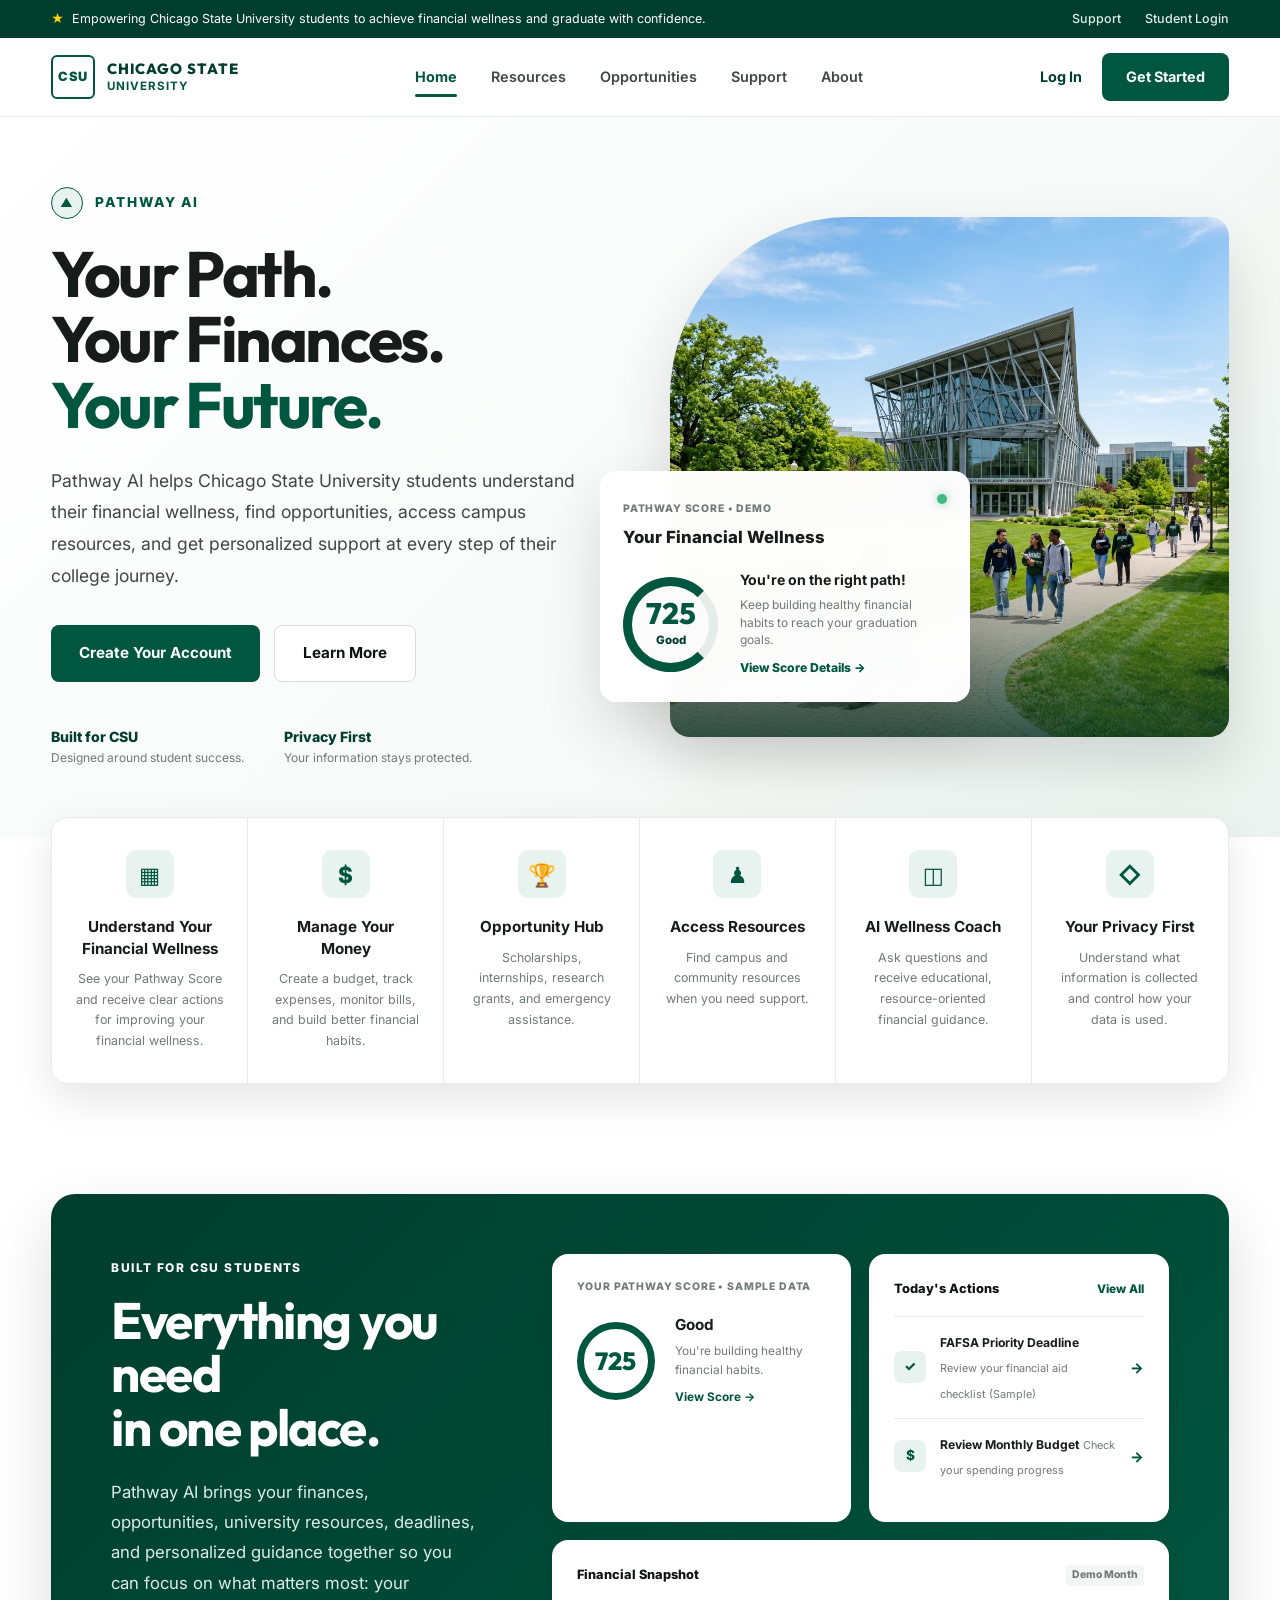
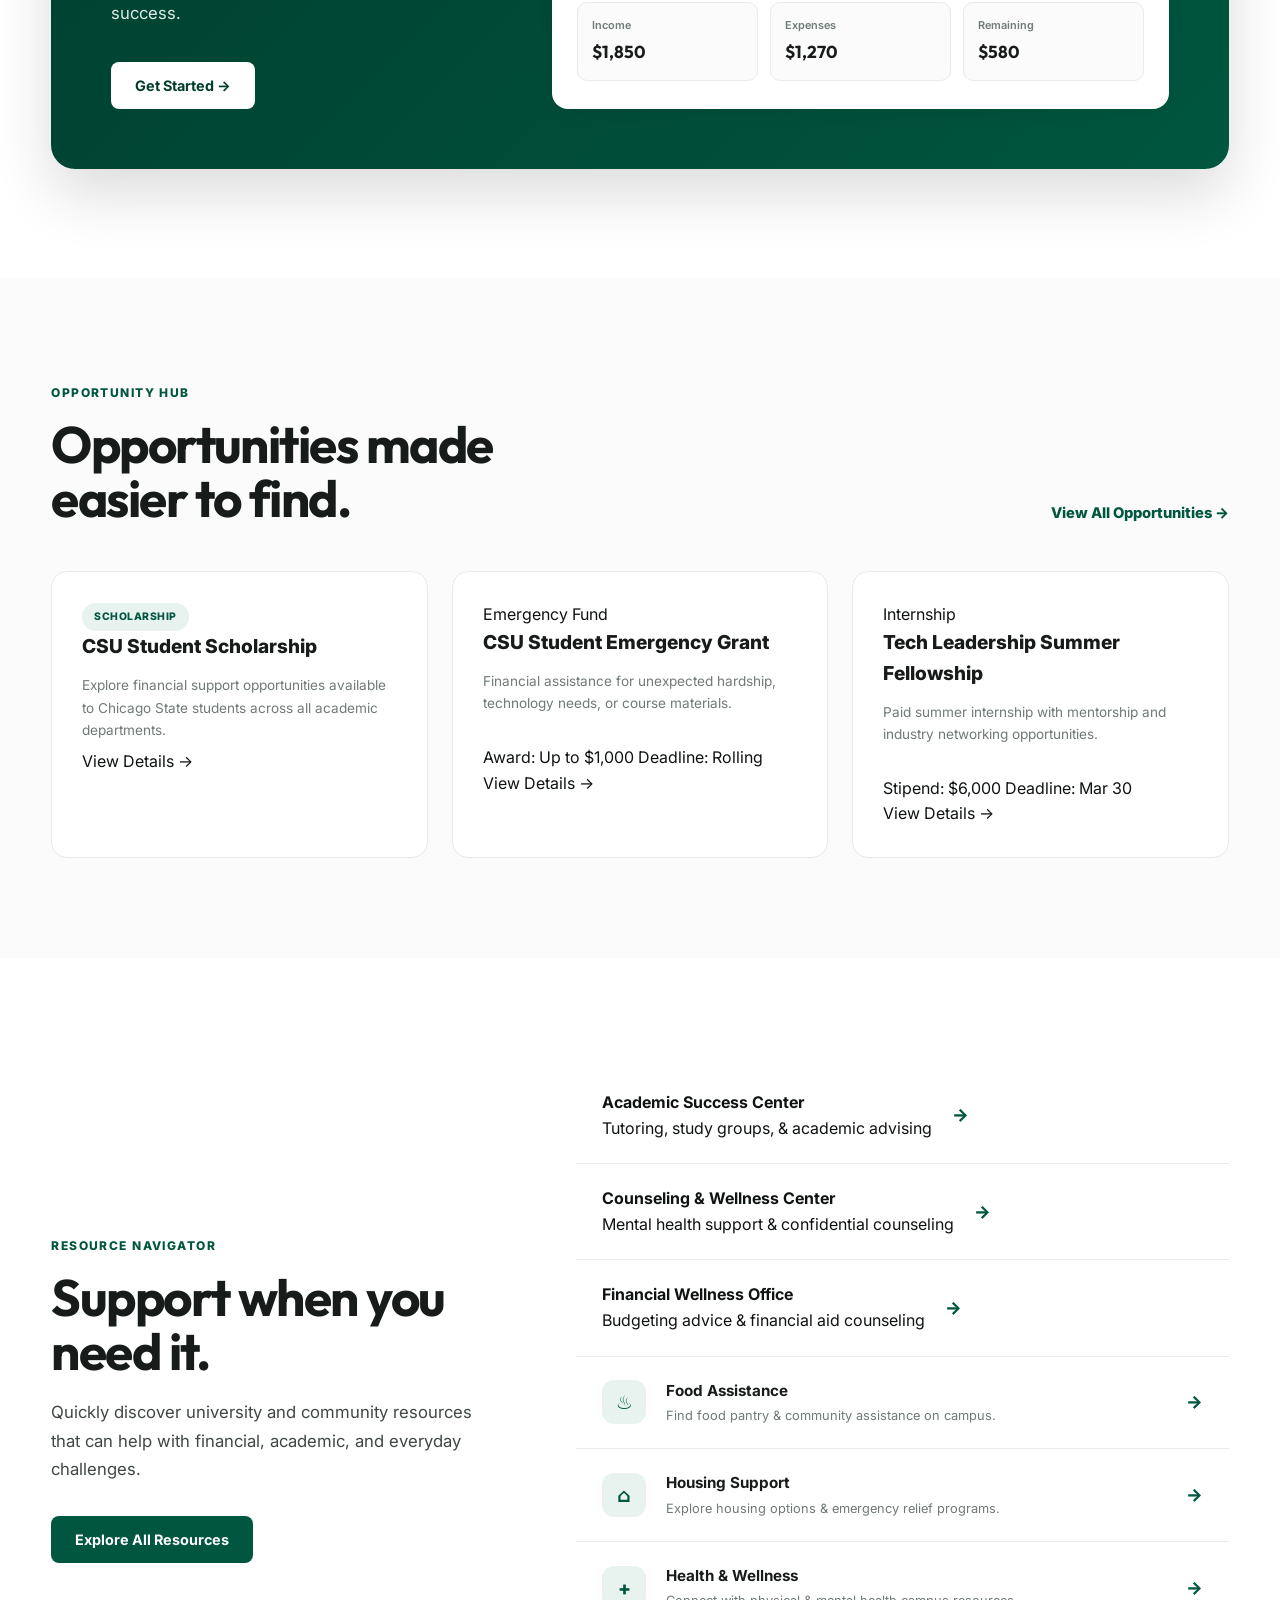
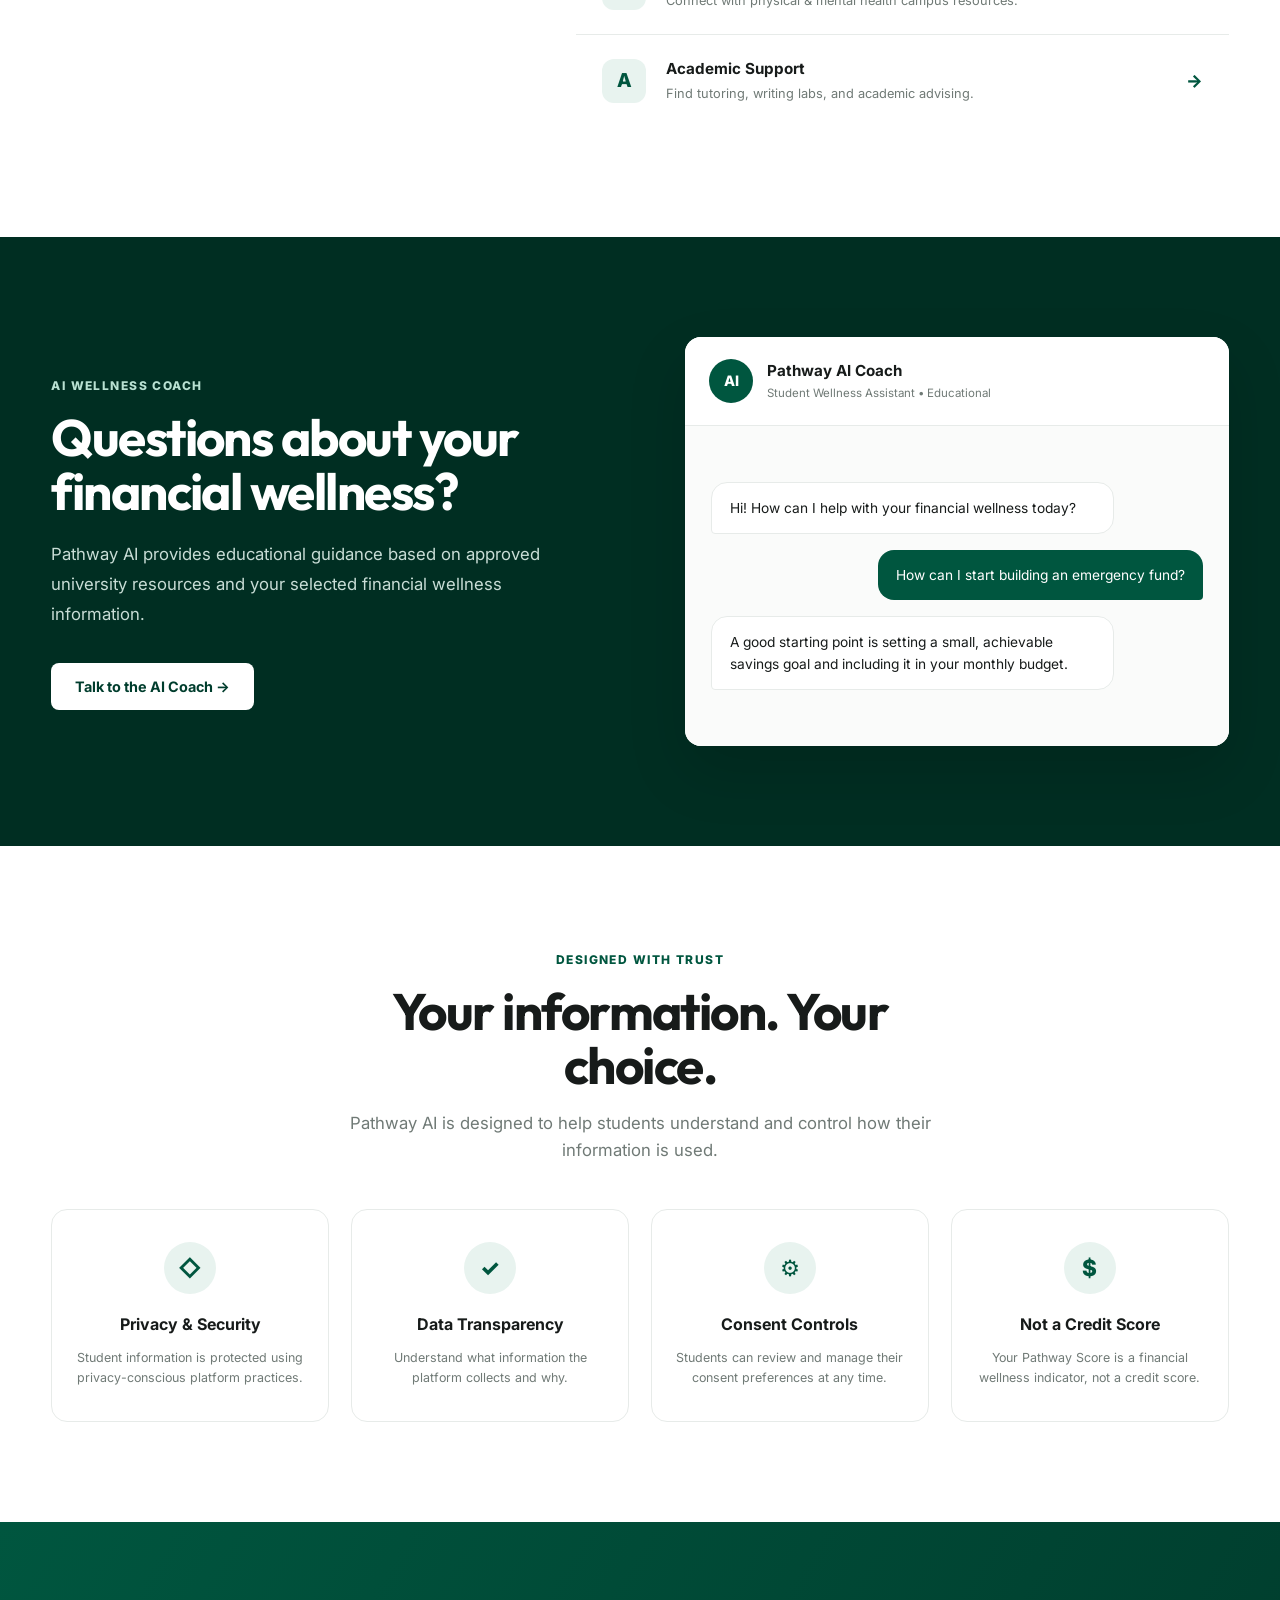
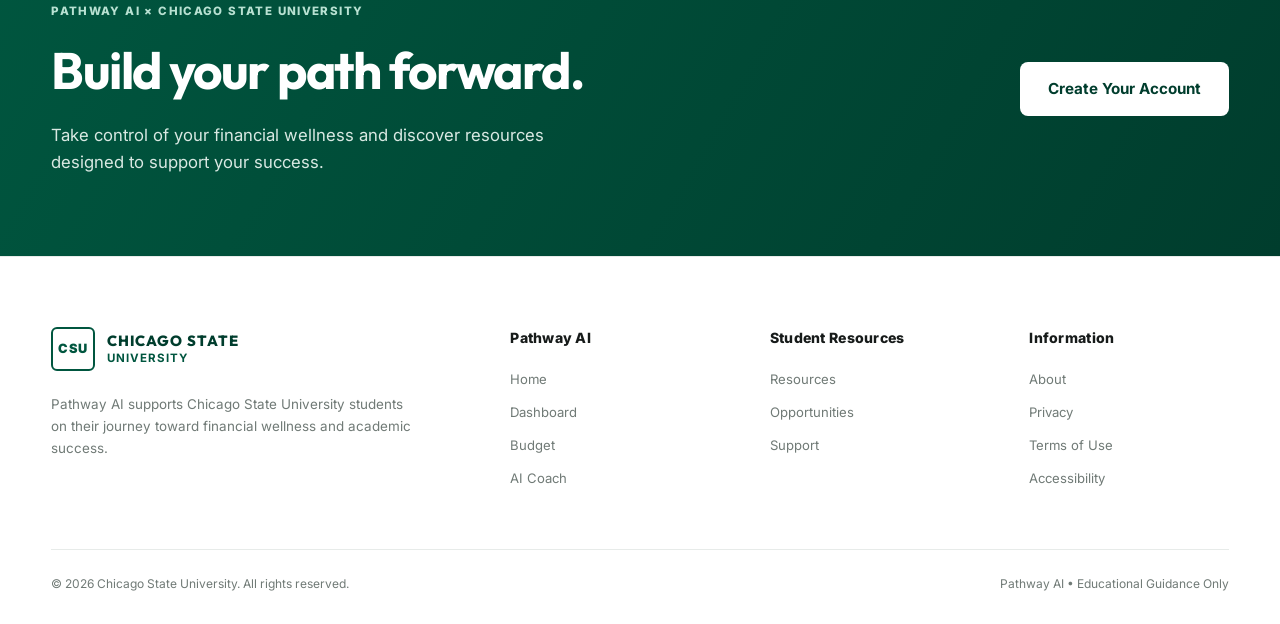
==== commit c6317ca3: "Merge branch 'test' of https://github.com/sokoni/freemanideaV2 into test" ====
--- a/index.html
+++ b/index.html
@@ -17,7 +17,7 @@
   <link rel="preconnect" href="https://fonts.gstatic.com" crossorigin>
   <link href="https://fonts.googleapis.com/css2?family=Inter:wght@400;500;600;700;800;900&family=Outfit:wght@600;700;800&display=swap" rel="stylesheet">
 
-  <link rel="stylesheet" href="styles.css" />
+  <link rel="stylesheet" href="css/styles.css" />
 </head>
 
 <body>
@@ -63,10 +63,10 @@
 
       <nav class="nav-links" id="nav-links" aria-label="Main navigation">
         <a href="/" class="active">Home</a>
-        <a href="/resources.html">Resources</a>
-        <a href="/opportunities.html">Opportunities</a>
+        <a href="/pages/resources.html">Resources</a>
+        <a href="/pages/opportunities.html">Opportunities</a>
         <a href="/support.html">Support</a>
-        <a href="/about.html">About</a>
+        <a href="/pages/about.html">About</a>
       </nav>
 
       <div class="nav-actions">
@@ -106,10 +106,10 @@
       </div>
       <nav class="mobile-nav-links">
         <a href="/" class="active">Home</a>
-        <a href="/resources.html">Resources</a>
-        <a href="/opportunities.html">Opportunities</a>
+        <a href="/pages/resources.html">Resources</a>
+        <a href="/pages/opportunities.html">Opportunities</a>
         <a href="/support.html">Support</a>
-        <a href="/about.html">About</a>
+        <a href="/pages/about.html">About</a>
         <hr class="drawer-divider" />
         <a href="/dashboard.html">Dashboard</a>
         <a href="/budget.html">Budget Tracker</a>
@@ -268,17 +268,13 @@
             </p>
           </a>
 
-          <a href="/opportunities.html" class="feature-card">
-            <div class="feature-icon">&#x2315;</div>
-            <h3>
-              Find Opportunities
-            </h3>
-            <p>
-              Discover scholarships, campus jobs, internships, certifications and programs.
-            </p>
-          </a>
-
-          <a href="/resources.html" class="feature-card">
+          <a href="/pages/opportunities.html" class="feature-card">
+            <div class="feature-icon feature-icon-purple">🏆</div>
+            <h3>Opportunity Hub</h3>
+            <p>Scholarships, internships, research grants, and emergency assistance.</p>
+          </a>
+
+          <a href="/pages/resources.html" class="feature-card">
             <div class="feature-icon">&#x265F;</div>
             <h3>
               Access Resources
@@ -288,7 +284,7 @@
             </p>
           </a>
 
-          <a href="/coach.html" class="feature-card">
+          <a href="/pages/coach.html" class="feature-card">
             <div class="feature-icon">&#x25EB;</div>
             <h3>
               AI Wellness Coach
@@ -298,7 +294,7 @@
             </p>
           </a>
 
-          <a href="/privacy.html" class="feature-card">
+          <a href="/pages/privacy.html" class="feature-card">
             <div class="feature-icon">&#x25C7;</div>
             <h3>
               Your Privacy First
@@ -364,7 +360,7 @@
                 <p>
                   You're building healthy financial habits.
                 </p>
-                <a href="/dashboard.html">
+                <a href="/pages/dashboard.html">
                   View Score &rarr;
                 </a>
               </div>
@@ -376,7 +372,7 @@
           <div class="dashboard-card">
             <div class="dashboard-card-title">
               <span>Today's Actions</span>
-              <a href="/dashboard.html">
+              <a href="/pages/dashboard.html">
                 View All
               </a>
             </div>
@@ -454,7 +450,7 @@
             </h2>
           </div>
 
-          <a href="/opportunities.html" class="text-link">
+          <a href="/pages/opportunities.html" class="text-link">
             View All Opportunities &rarr;
           </a>
         </div>
@@ -463,57 +459,44 @@
         <div class="opportunity-grid">
 
           <article class="opportunity-card">
-            <div class="opportunity-header-row">
+            <div class="opportunity-card-body">
               <span class="opportunity-type">SCHOLARSHIP</span>
-              <span class="sample-tag">Sample Data</span>
-            </div>
-
-            <h3>CSU Student Scholarship</h3>
-            <p>
-              Explore financial support opportunities available to Chicago State students across all academic departments.
-            </p>
-
-            <div class="opportunity-footer">
-              <span>Financial Support</span>
-              <a href="/opportunities.html">View Details &rarr;</a>
+              <h3>CSU Student Scholarship</h3>
+              <p>
+                Explore financial support opportunities available to Chicago State students across all academic departments.
+              </p>
+              <a href="/pages/opportunities.html">View Details &rarr;</a>
             </div>
           </article>
 
 
-          <article class="opportunity-card">
-            <div class="opportunity-header-row">
-              <span class="opportunity-type">CAMPUS JOB</span>
-              <span class="sample-tag">Sample Data</span>
-            </div>
-
-            <h3>Student Employment</h3>
-            <p>
-              Find student employment opportunities available across campus departments and student services.
-            </p>
-
-            <div class="opportunity-footer">
-              <span>Employment</span>
-              <a href="/opportunities.html">View Details &rarr;</a>
-            </div>
-          </article>
-
-
-          <article class="opportunity-card">
-            <div class="opportunity-header-row">
-              <span class="opportunity-type">INTERNSHIP</span>
-              <span class="sample-tag">Sample Data</span>
-            </div>
-
-            <h3>Career Opportunities</h3>
-            <p>
-              Explore internships and career-building opportunities matched directly to your major and career goals.
-            </p>
-
-            <div class="opportunity-footer">
-              <span>Career</span>
-              <a href="/opportunities.html">View Details &rarr;</a>
-            </div>
-          </article>
+          <!-- Opportunity 2 -->
+          <div class="opportunity-card">
+            <div class="opportunity-card-body">
+              <span class="opportunity-tag tag-green">Emergency Fund</span>
+              <h3>CSU Student Emergency Grant</h3>
+              <p>Financial assistance for unexpected hardship, technology needs, or course materials.</p>
+              <div class="opportunity-meta">
+                <span>Award: Up to $1,000</span>
+                <span>Deadline: Rolling</span>
+              </div>
+              <a href="/pages/opportunities.html">View Details &rarr;</a>
+            </div>
+          </div>
+
+          <!-- Opportunity 3 -->
+          <div class="opportunity-card">
+            <div class="opportunity-card-body">
+              <span class="opportunity-tag tag-amber">Internship</span>
+              <h3>Tech Leadership Summer Fellowship</h3>
+              <p>Paid summer internship with mentorship and industry networking opportunities.</p>
+              <div class="opportunity-meta">
+                <span>Stipend: $6,000</span>
+                <span>Deadline: Mar 30</span>
+              </div>
+              <a href="/pages/opportunities.html">View Details &rarr;</a>
+            </div>
+          </div>
 
         </div>
 
@@ -543,18 +526,40 @@
           <p class="section-description">
             Quickly discover university and community resources that can help with financial, academic, and everyday challenges.
           </p>
-
-          <a href="/resources.html" class="btn btn-primary">
-            Explore Resources
-          </a>
-        </div>
-
-
-        <div class="resource-list">
-
-          <a href="/resources.html" class="resource-row">
+          <a href="/pages/resources.html" class="btn btn-primary">
+            Explore All Resources
+          </a>
+        </div>
+
+
+        <div class="resource-preview-list">
+          <a href="/pages/resources.html" class="resource-row">
+            <div class="resource-row-info">
+              <h4>Academic Success Center</h4>
+              <p>Tutoring, study groups, & academic advising</p>
+            </div>
+            <span class="resource-arrow">&rarr;</span>
+          </a>
+
+          <a href="/pages/resources.html" class="resource-row">
+            <div class="resource-row-info">
+              <h4>Counseling & Wellness Center</h4>
+              <p>Mental health support & confidential counseling</p>
+            </div>
+            <span class="resource-arrow">&rarr;</span>
+          </a>
+
+          <a href="/pages/resources.html" class="resource-row">
+            <div class="resource-row-info">
+              <h4>Financial Wellness Office</h4>
+              <p>Budgeting advice & financial aid counseling</p>
+            </div>
+            <span class="resource-arrow">&rarr;</span>
+          </a>
+
+          <a href="/pages/resources.html" class="resource-row">
             <span class="resource-icon">&#x2668;</span>
-            <div>
+            <div class="resource-row-info">
               <strong>Food Assistance</strong>
               <small>Find food pantry &amp; community assistance on campus.</small>
             </div>
@@ -793,15 +798,15 @@
 
       <div class="footer-column">
         <h4>Student Resources</h4>
-        <a href="/resources.html">Resources</a>
-        <a href="/opportunities.html">Opportunities</a>
+        <a href="/pages/resources.html">Resources</a>
+        <a href="/pages/opportunities.html">Opportunities</a>
         <a href="/support.html">Support</a>
       </div>
 
 
       <div class="footer-column">
         <h4>Information</h4>
-        <a href="/about.html">About</a>
+        <a href="/pages/about.html">About</a>
         <a href="/privacy.html">Privacy</a>
         <a href="/terms.html">Terms of Use</a>
         <a href="/accessibility.html">Accessibility</a>
@@ -823,7 +828,7 @@
   </footer>
 
   <!-- Script for Mobile Menu & Interactivity -->
-  <script src="main.js"></script>
+  <script src="js/main.js"></script>
 
 </body>
 </html>
--- a/css/styles.css
+++ b/css/styles.css
@@ -0,0 +1,1683 @@
+/* =========================================================
+   PATHWAY AI × CHICAGO STATE UNIVERSITY
+   HOME PAGE STYLESHEET
+========================================================= */
+
+/* -----------------------------
+   VARIABLES & DESIGN TOKENS
+----------------------------- */
+
+:root {
+  color-scheme: light;
+
+  --csu-green: #00563f;
+  --csu-green-dark: #003d2d;
+  --csu-green-deep: #002e22;
+  --csu-green-light: #e8f3ef;
+  --csu-green-hover: #004734;
+
+  --black: #101313;
+  --dark: #171b1a;
+  --white: #ffffff;
+
+  --gray-50: #fafbfa;
+  --gray-100: #f4f6f5;
+  --gray-200: #e7ebe9;
+  --gray-300: #d7ddda;
+  --gray-400: #a0aba6;
+  --gray-500: #707a76;
+  --gray-700: #3f4744;
+
+  --shadow-sm: 0 4px 18px rgba(0, 0, 0, 0.06);
+  --shadow-md: 0 15px 40px rgba(0, 0, 0, 0.10);
+  --shadow-lg: 0 25px 60px rgba(0, 0, 0, 0.14);
+
+  --radius-sm: 8px;
+  --radius-md: 16px;
+  --radius-lg: 24px;
+
+  --font-main: 'Inter', system-ui, -apple-system, BlinkMacSystemFont, "Segoe UI", Roboto, sans-serif;
+  --font-heading: 'Outfit', 'Inter', system-ui, sans-serif;
+
+  --container: 1240px;
+}
+
+
+/* -----------------------------
+   RESET & BASE STYLES
+----------------------------- */
+
+*, *::before, *::after {
+  margin: 0;
+  padding: 0;
+  box-sizing: border-box;
+}
+
+html {
+  scroll-behavior: smooth;
+}
+
+body {
+  font-family: var(--font-main);
+  background: var(--white);
+  color: var(--black);
+  line-height: 1.6;
+  -webkit-font-smoothing: antialiased;
+  -moz-osx-font-smoothing: grayscale;
+}
+
+img {
+  display: block;
+  max-width: 100%;
+  height: auto;
+}
+
+a {
+  color: inherit;
+  text-decoration: none;
+  transition: color 0.2s ease, opacity 0.2s ease;
+}
+
+button, input {
+  font: inherit;
+}
+
+:focus-visible {
+  outline: 2px solid var(--csu-green);
+  outline-offset: 3px;
+}
+
+
+/* -----------------------------
+   GLOBAL UTILITIES
+----------------------------- */
+
+.container {
+  width: min(92%, var(--container));
+  margin-inline: auto;
+}
+
+.eyebrow {
+  display: inline-block;
+  font-size: 0.75rem;
+  font-weight: 800;
+  letter-spacing: 0.12em;
+  text-transform: uppercase;
+  margin-bottom: 16px;
+}
+
+.eyebrow.green {
+  color: var(--csu-green);
+}
+
+.eyebrow.light {
+  color: #b8e1d2;
+}
+
+.section-description {
+  max-width: 560px;
+  color: var(--gray-700);
+  font-size: 1.05rem;
+  line-height: 1.7;
+}
+
+.sample-tag {
+  font-size: 0.65rem;
+  font-weight: 700;
+  color: var(--gray-500);
+  background: var(--gray-100);
+  padding: 3px 8px;
+  border-radius: 4px;
+  text-transform: uppercase;
+  letter-spacing: 0.05em;
+}
+
+
+/* =========================================================
+   BUTTONS
+========================================================= */
+
+.btn {
+  display: inline-flex;
+  align-items: center;
+  justify-content: center;
+  padding: 12px 24px;
+  border-radius: 8px;
+  font-size: 0.9rem;
+  font-weight: 700;
+  cursor: pointer;
+  border: none;
+  transition: transform 0.2s ease, background 0.2s ease, box-shadow 0.2s ease, border-color 0.2s ease;
+}
+
+.btn:hover {
+  transform: translateY(-2px);
+}
+
+.btn-primary {
+  background: var(--csu-green);
+  color: var(--white);
+}
+
+.btn-primary:hover {
+  background: var(--csu-green-dark);
+  box-shadow: 0 10px 25px rgba(0, 86, 63, 0.22);
+}
+
+.btn-outline {
+  border: 1px solid var(--gray-300);
+  background: var(--white);
+  color: var(--black);
+}
+
+.btn-outline:hover {
+  border-color: var(--csu-green);
+  color: var(--csu-green);
+  background: var(--gray-50);
+}
+
+.btn-light {
+  background: var(--white);
+  color: var(--csu-green-dark);
+}
+
+.btn-light:hover {
+  background: var(--gray-100);
+  box-shadow: 0 8px 20px rgba(0, 0, 0, 0.12);
+}
+
+.btn-large {
+  padding: 15px 28px;
+  font-size: 0.95rem;
+}
+
+.btn-full {
+  width: 100%;
+}
+
+
+/* =========================================================
+   1. UNIVERSITY TOP BAR
+========================================================= */
+
+.university-bar {
+  background: var(--csu-green-dark);
+  color: var(--white);
+  font-size: 0.78rem;
+}
+
+.university-bar-content {
+  min-height: 38px;
+  display: flex;
+  align-items: center;
+  justify-content: space-between;
+}
+
+.star-icon {
+  color: #ffd700;
+  margin-right: 4px;
+}
+
+.university-links {
+  display: flex;
+  gap: 24px;
+}
+
+.university-links a {
+  color: #e2f0eb;
+  font-weight: 500;
+}
+
+.university-links a:hover {
+  color: var(--white);
+  text-decoration: underline;
+}
+
+
+/* =========================================================
+   2. NAVIGATION HEADER
+========================================================= */
+
+.site-header {
+  position: sticky;
+  top: 0;
+  z-index: 1000;
+  background: rgba(255, 255, 255, 0.96);
+  border-bottom: 1px solid var(--gray-200);
+  backdrop-filter: blur(14px);
+  -webkit-backdrop-filter: blur(14px);
+  transition: box-shadow 0.3s ease;
+}
+
+.site-header.scrolled {
+  box-shadow: 0 4px 20px rgba(0, 0, 0, 0.08);
+}
+
+.navbar {
+  height: 78px;
+  display: flex;
+  align-items: center;
+  justify-content: space-between;
+}
+
+.brand {
+  display: flex;
+  align-items: center;
+  gap: 12px;
+}
+
+.brand-mark {
+  width: 44px;
+  height: 44px;
+  display: grid;
+  place-items: center;
+  border: 2px solid var(--csu-green);
+  border-radius: 6px;
+  color: var(--csu-green);
+  font-size: 0.8rem;
+  font-weight: 900;
+  letter-spacing: 0.04em;
+  background: var(--white);
+}
+
+.brand-text {
+  display: flex;
+  flex-direction: column;
+  color: var(--csu-green-dark);
+  line-height: 1.1;
+  letter-spacing: 0.06em;
+}
+
+.brand-text strong {
+  font-family: var(--font-heading);
+  font-size: 0.92rem;
+  font-weight: 800;
+}
+
+.brand-text span {
+  margin-top: 3px;
+  font-size: 0.72rem;
+  font-weight: 700;
+  color: var(--csu-green);
+}
+
+.nav-links {
+  display: flex;
+  align-items: center;
+  gap: 34px;
+}
+
+.nav-links a {
+  position: relative;
+  padding-block: 26px;
+  font-size: 0.9rem;
+  font-weight: 600;
+  color: var(--gray-700);
+}
+
+.nav-links a:hover {
+  color: var(--csu-green-dark);
+}
+
+.nav-links a::after {
+  content: "";
+  position: absolute;
+  left: 0;
+  bottom: 18px;
+  width: 0;
+  height: 3px;
+  border-radius: 2px;
+  background: var(--csu-green);
+  transition: width 0.2s ease;
+}
+
+.nav-links a:hover::after,
+.nav-links a.active::after {
+  width: 100%;
+}
+
+.nav-links a.active {
+  color: var(--csu-green);
+  font-weight: 700;
+}
+
+.nav-actions {
+  display: flex;
+  align-items: center;
+  gap: 20px;
+}
+
+.login-link {
+  font-size: 0.9rem;
+  font-weight: 700;
+  color: var(--csu-green-dark);
+}
+
+.login-link:hover {
+  color: var(--csu-green);
+}
+
+.mobile-menu-button {
+  display: none;
+  border: none;
+  background: none;
+  font-size: 1.6rem;
+  color: var(--csu-green-dark);
+  cursor: pointer;
+  padding: 6px;
+}
+
+
+/* MOBILE DRAWER NAV */
+
+.mobile-nav-drawer {
+  position: fixed;
+  top: 0;
+  right: -100%;
+  width: 320px;
+  max-width: 85vw;
+  height: 100vh;
+  background: var(--white);
+  z-index: 1200;
+  box-shadow: -10px 0 30px rgba(0, 0, 0, 0.2);
+  display: flex;
+  flex-direction: column;
+  transition: right 0.3s cubic-bezier(0.16, 1, 0.3, 1);
+  overflow-y: auto;
+}
+
+.mobile-nav-drawer.active {
+  right: 0;
+}
+
+.mobile-nav-header {
+  display: flex;
+  align-items: center;
+  justify-content: space-between;
+  padding: 20px 24px;
+  border-bottom: 1px solid var(--gray-200);
+}
+
+.mobile-close-button {
+  border: none;
+  background: none;
+  font-size: 2rem;
+  color: var(--gray-700);
+  cursor: pointer;
+  line-height: 1;
+}
+
+.mobile-nav-links {
+  display: flex;
+  flex-direction: column;
+  padding: 24px;
+  gap: 16px;
+}
+
+.mobile-nav-links a {
+  font-size: 1rem;
+  font-weight: 600;
+  color: var(--gray-700);
+  padding-block: 6px;
+}
+
+.mobile-nav-links a.active,
+.mobile-nav-links a:hover {
+  color: var(--csu-green);
+  font-weight: 700;
+}
+
+.drawer-divider {
+  border: none;
+  border-top: 1px solid var(--gray-200);
+  margin-block: 8px;
+}
+
+.mobile-nav-footer {
+  margin-top: auto;
+  padding: 24px;
+  display: flex;
+  flex-direction: column;
+  gap: 12px;
+  border-top: 1px solid var(--gray-200);
+}
+
+.mobile-backdrop {
+  position: fixed;
+  inset: 0;
+  background: rgba(0, 0, 0, 0.5);
+  z-index: 1100;
+  opacity: 0;
+  pointer-events: none;
+  transition: opacity 0.3s ease;
+}
+
+.mobile-backdrop.active {
+  opacity: 1;
+  pointer-events: auto;
+}
+
+
+/* =========================================================
+   3. HERO SECTION
+========================================================= */
+
+.hero {
+  overflow: hidden;
+  background: linear-gradient(135deg, #ffffff 0%, #f7faf8 60%, #eaf3ef 100%);
+  position: relative;
+}
+
+.hero-grid {
+  min-height: 650px;
+  display: grid;
+  grid-template-columns: 1fr 1fr;
+  align-items: center;
+  gap: 60px;
+  padding-block: 70px;
+}
+
+/* HERO TEXT */
+
+.pathway-label {
+  display: flex;
+  align-items: center;
+  gap: 12px;
+  margin-bottom: 22px;
+  color: var(--csu-green);
+  font-weight: 800;
+  letter-spacing: 0.14em;
+  font-size: 0.85rem;
+}
+
+.pathway-icon {
+  width: 32px;
+  height: 32px;
+  display: grid;
+  place-items: center;
+  border: 1.5px solid var(--csu-green);
+  border-radius: 50%;
+  font-size: 0.75rem;
+  background: var(--csu-green-light);
+}
+
+.hero h1 {
+  max-width: 620px;
+  font-family: var(--font-heading);
+  font-size: clamp(3rem, 5vw, 5.2rem);
+  line-height: 1.02;
+  letter-spacing: -0.04em;
+  margin-bottom: 28px;
+  color: var(--dark);
+}
+
+.hero h1 span {
+  color: var(--csu-green);
+}
+
+.hero-description {
+  max-width: 610px;
+  margin-bottom: 34px;
+  color: var(--gray-700);
+  font-size: 1.1rem;
+  line-height: 1.8;
+}
+
+.hero-buttons {
+  display: flex;
+  gap: 14px;
+  margin-bottom: 44px;
+}
+
+.hero-trust {
+  display: flex;
+  gap: 40px;
+}
+
+.hero-trust div {
+  display: flex;
+  flex-direction: column;
+}
+
+.hero-trust strong {
+  color: var(--csu-green-dark);
+  font-size: 0.88rem;
+  font-weight: 800;
+}
+
+.hero-trust span {
+  color: var(--gray-500);
+  font-size: 0.75rem;
+}
+
+/* HERO VISUAL & PHOTO */
+
+.hero-image-wrapper {
+  position: relative;
+}
+
+.campus-container {
+  min-height: 520px;
+  border-radius: 180px 20px 20px 20px;
+  overflow: hidden;
+  position: relative;
+  box-shadow: var(--shadow-lg);
+  background: var(--gray-300);
+}
+
+.campus-photo {
+  width: 100%;
+  height: 520px;
+  object-fit: cover;
+  object-position: center;
+  transition: transform 0.6s ease;
+}
+
+.campus-container:hover .campus-photo {
+  transform: scale(1.03);
+}
+
+.campus-overlay {
+  position: absolute;
+  bottom: 0;
+  left: 0;
+  right: 0;
+  height: 180px;
+  display: flex;
+  align-items: flex-end;
+  padding: 34px 40px;
+  background: linear-gradient(transparent, rgba(0, 46, 34, 0.78));
+}
+
+.campus-overlay span {
+  color: var(--white);
+  font-family: var(--font-heading);
+  font-size: 1.25rem;
+  font-weight: 700;
+  letter-spacing: 0.02em;
+}
+
+/* FLOATING SCORE CARD */
+
+.floating-score-card {
+  position: absolute;
+  left: -70px;
+  bottom: 35px;
+  width: 370px;
+  padding: 22px;
+  background: rgba(255, 255, 255, 0.98);
+  border: 1px solid rgba(255, 255, 255, 0.9);
+  border-radius: var(--radius-md);
+  box-shadow: var(--shadow-lg);
+  backdrop-filter: blur(10px);
+  transition: transform 0.3s ease, box-shadow 0.3s ease;
+}
+
+.floating-score-card:hover {
+  transform: translateY(-4px);
+  box-shadow: 0 30px 70px rgba(0, 0, 0, 0.18);
+}
+
+.score-card-header {
+  display: flex;
+  justify-content: space-between;
+  align-items: flex-start;
+  margin-bottom: 18px;
+}
+
+.score-card-header small {
+  color: var(--gray-500);
+  font-size: 0.65rem;
+  font-weight: 800;
+  letter-spacing: 0.08em;
+}
+
+.score-card-header h3 {
+  margin-top: 4px;
+  font-size: 1.05rem;
+  font-weight: 800;
+  color: var(--dark);
+}
+
+.status-dot {
+  width: 10px;
+  height: 10px;
+  border-radius: 50%;
+  background: #42b883;
+  box-shadow: 0 0 10px rgba(66, 184, 131, 0.6);
+}
+
+.score-content {
+  display: flex;
+  align-items: center;
+  gap: 22px;
+}
+
+.score-circle {
+  width: 95px;
+  height: 95px;
+  flex-shrink: 0;
+  display: flex;
+  flex-direction: column;
+  align-items: center;
+  justify-content: center;
+  border: 9px solid var(--csu-green);
+  border-right-color: var(--gray-200);
+  border-radius: 50%;
+  background: var(--gray-50);
+}
+
+.score-circle span {
+  color: var(--csu-green);
+  font-family: var(--font-heading);
+  font-size: 1.85rem;
+  font-weight: 800;
+  line-height: 1;
+}
+
+.score-circle small {
+  margin-top: 2px;
+  font-size: 0.72rem;
+  font-weight: 800;
+  color: var(--csu-green-dark);
+}
+
+.score-message strong {
+  font-size: 0.88rem;
+  color: var(--dark);
+  display: block;
+}
+
+.score-message p {
+  margin-block: 5px;
+  color: var(--gray-500);
+  font-size: 0.75rem;
+  line-height: 1.45;
+}
+
+.score-message a {
+  color: var(--csu-green);
+  font-size: 0.76rem;
+  font-weight: 800;
+  display: inline-block;
+  margin-top: 4px;
+}
+
+.score-message a:hover {
+  text-decoration: underline;
+}
+
+
+/* =========================================================
+   4. CORE FEATURES
+========================================================= */
+
+.features-section {
+  position: relative;
+  margin-top: -20px;
+  z-index: 10;
+}
+
+.feature-grid {
+  display: grid;
+  grid-template-columns: repeat(6, 1fr);
+  background: var(--white);
+  border: 1px solid var(--gray-200);
+  border-radius: var(--radius-md);
+  box-shadow: var(--shadow-md);
+  overflow: hidden;
+}
+
+.feature-card {
+  min-height: 230px;
+  padding: 32px 22px;
+  text-align: center;
+  border-right: 1px solid var(--gray-200);
+  transition: background 0.25 ease, transform 0.2s ease, box-shadow 0.2s ease;
+  display: flex;
+  flex-direction: column;
+  align-items: center;
+}
+
+.feature-card:last-child {
+  border-right: none;
+}
+
+.feature-card:hover {
+  background: var(--csu-green-light);
+  transform: translateY(-2px);
+}
+
+.feature-icon {
+  width: 48px;
+  height: 48px;
+  margin-bottom: 18px;
+  display: grid;
+  place-items: center;
+  color: var(--csu-green);
+  font-size: 1.4rem;
+  font-weight: 800;
+  background: var(--csu-green-light);
+  border-radius: 10px;
+  transition: background 0.2s ease, transform 0.2s ease;
+}
+
+.feature-card:hover .feature-icon {
+  background: var(--csu-green);
+  color: var(--white);
+  transform: scale(1.08);
+}
+
+.feature-card h3 {
+  margin-bottom: 10px;
+  font-size: 0.95rem;
+  font-weight: 700;
+  line-height: 1.4;
+  color: var(--dark);
+}
+
+.feature-card p {
+  color: var(--gray-500);
+  font-size: 0.78rem;
+  line-height: 1.65;
+}
+
+
+/* =========================================================
+   5. PLATFORM SECTION (DASHBOARD PREVIEW)
+========================================================= */
+
+.platform-section {
+  padding-block: 110px;
+}
+
+.platform-grid {
+  display: grid;
+  grid-template-columns: 0.75fr 1.25fr;
+  gap: 70px;
+  padding: 60px;
+  color: var(--white);
+  background: linear-gradient(135deg, var(--csu-green-dark), var(--csu-green));
+  border-radius: var(--radius-lg);
+  box-shadow: var(--shadow-lg);
+}
+
+.platform-copy h2 {
+  font-family: var(--font-heading);
+  margin-bottom: 22px;
+  font-size: clamp(2.2rem, 4vw, 3.5rem);
+  line-height: 1.05;
+  letter-spacing: -0.03em;
+}
+
+.platform-copy p {
+  max-width: 460px;
+  margin-bottom: 34px;
+  color: #dcece6;
+  font-size: 1.05rem;
+  line-height: 1.8;
+}
+
+/* DASHBOARD CARDS PREVIEW */
+
+.dashboard-preview {
+  display: grid;
+  grid-template-columns: repeat(2, 1fr);
+  gap: 18px;
+}
+
+.dashboard-card {
+  padding: 24px;
+  color: var(--black);
+  background: var(--white);
+  border-radius: 16px;
+  box-shadow: var(--shadow-sm);
+  border: 1px solid rgba(255, 255, 255, 0.4);
+}
+
+.financial-preview {
+  grid-column: 1 / -1;
+}
+
+.card-label {
+  color: var(--gray-500);
+  font-size: 0.65rem;
+  font-weight: 800;
+  letter-spacing: 0.08em;
+  display: block;
+}
+
+.mini-score {
+  display: flex;
+  align-items: center;
+  gap: 20px;
+  margin-top: 16px;
+}
+
+.mini-score-circle {
+  width: 78px;
+  height: 78px;
+  display: grid;
+  place-items: center;
+  flex-shrink: 0;
+  border: 7px solid var(--csu-green);
+  border-radius: 50%;
+  color: var(--csu-green);
+  font-family: var(--font-heading);
+  font-size: 1.55rem;
+  font-weight: 800;
+}
+
+.mini-score strong {
+  font-size: 0.95rem;
+  color: var(--dark);
+}
+
+.mini-score p {
+  margin-block: 4px;
+  color: var(--gray-500);
+  font-size: 0.74rem;
+}
+
+.mini-score a {
+  color: var(--csu-green);
+  font-size: 0.74rem;
+  font-weight: 700;
+}
+
+.mini-score a:hover {
+  text-decoration: underline;
+}
+
+.dashboard-card-title {
+  display: flex;
+  justify-content: space-between;
+  align-items: center;
+  margin-bottom: 16px;
+  font-size: 0.8rem;
+  font-weight: 800;
+}
+
+.dashboard-card-title a {
+  color: var(--csu-green);
+  font-size: 0.74rem;
+}
+
+.badge-sample {
+  font-size: 0.65rem;
+  background: var(--gray-100);
+  padding: 2px 6px;
+  border-radius: 4px;
+  color: var(--gray-500);
+}
+
+.action-item {
+  display: grid;
+  grid-template-columns: auto 1fr auto;
+  align-items: center;
+  gap: 14px;
+  padding-block: 12px;
+  border-top: 1px solid var(--gray-200);
+}
+
+.action-icon {
+  width: 32px;
+  height: 32px;
+  display: grid;
+  place-items: center;
+  border-radius: 8px;
+  color: var(--csu-green);
+  background: var(--csu-green-light);
+  font-weight: 800;
+  font-size: 0.85rem;
+}
+
+.action-item strong {
+  font-size: 0.76rem;
+  color: var(--dark);
+}
+
+.action-item small {
+  color: var(--gray-500);
+  font-size: 0.68rem;
+}
+
+.arrow-indicator {
+  color: var(--csu-green);
+  font-weight: 800;
+  font-size: 0.9rem;
+}
+
+.financial-stats {
+  display: grid;
+  grid-template-columns: repeat(3, 1fr);
+  gap: 12px;
+  margin-top: 8px;
+}
+
+.financial-stats div {
+  padding: 14px;
+  border-radius: 10px;
+  background: var(--gray-50);
+  border: 1px solid var(--gray-200);
+}
+
+.financial-stats span {
+  color: var(--gray-500);
+  font-size: 0.68rem;
+  font-weight: 600;
+  display: block;
+}
+
+.financial-stats strong {
+  margin-top: 4px;
+  font-size: 1.08rem;
+  font-family: var(--font-heading);
+  color: var(--dark);
+  display: block;
+}
+
+
+/* =========================================================
+   6. OPPORTUNITIES (OPPORTUNITY HUB)
+========================================================= */
+
+.content-section {
+  padding-block: 100px;
+  background: var(--gray-50);
+}
+
+.section-heading {
+  display: flex;
+  align-items: flex-end;
+  justify-content: space-between;
+  margin-bottom: 45px;
+}
+
+.section-heading h2 {
+  font-family: var(--font-heading);
+  max-width: 600px;
+  font-size: clamp(2rem, 4vw, 3.2rem);
+  line-height: 1.05;
+  letter-spacing: -0.03em;
+  color: var(--dark);
+}
+
+.text-link {
+  color: var(--csu-green);
+  font-weight: 800;
+  font-size: 0.92rem;
+}
+
+.text-link:hover {
+  text-decoration: underline;
+}
+
+.opportunity-grid {
+  display: grid;
+  grid-template-columns: repeat(3, 1fr);
+  gap: 24px;
+}
+
+.opportunity-card {
+  padding: 30px;
+  background: var(--white);
+  border: 1px solid var(--gray-200);
+  border-radius: var(--radius-md);
+  display: flex;
+  flex-direction: column;
+  transition: transform 0.25s ease, box-shadow 0.25s ease, border-color 0.25s ease;
+}
+
+.opportunity-card:hover {
+  transform: translateY(-5px);
+  box-shadow: var(--shadow-md);
+  border-color: var(--gray-300);
+}
+
+.opportunity-header-row {
+  display: flex;
+  justify-content: space-between;
+  align-items: center;
+  margin-bottom: 24px;
+}
+
+.opportunity-type {
+  display: inline-block;
+  padding: 6px 12px;
+  border-radius: 20px;
+  color: var(--csu-green);
+  background: var(--csu-green-light);
+  font-size: 0.65rem;
+  font-weight: 800;
+  letter-spacing: 0.05em;
+}
+
+.opportunity-card h3 {
+  margin-bottom: 12px;
+  font-size: 1.2rem;
+  font-weight: 800;
+  color: var(--dark);
+}
+
+.opportunity-card p {
+  min-height: 75px;
+  color: var(--gray-500);
+  font-size: 0.85rem;
+  line-height: 1.65;
+}
+
+.opportunity-footer {
+  display: flex;
+  justify-content: space-between;
+  align-items: center;
+  margin-top: auto;
+  padding-top: 20px;
+  border-top: 1px solid var(--gray-200);
+  font-size: 0.78rem;
+  color: var(--gray-500);
+  font-weight: 600;
+}
+
+.opportunity-footer a {
+  color: var(--csu-green);
+  font-weight: 800;
+}
+
+.opportunity-footer a:hover {
+  text-decoration: underline;
+}
+
+
+/* =========================================================
+   7. CAMPUS RESOURCES (RESOURCE NAVIGATOR)
+========================================================= */
+
+.resources-preview-section {
+  padding-block: 110px;
+}
+
+.resources-preview-grid {
+  display: grid;
+  grid-template-columns: 0.8fr 1.2fr;
+  align-items: center;
+  gap: 90px;
+}
+
+.resources-preview-grid h2 {
+  font-family: var(--font-heading);
+  margin-bottom: 20px;
+  font-size: clamp(2rem, 4vw, 3.3rem);
+  line-height: 1.05;
+  color: var(--dark);
+  letter-spacing: -0.03em;
+}
+
+.resources-preview-grid .section-description {
+  margin-bottom: 32px;
+}
+
+.resource-list {
+  border: 1px solid var(--gray-200);
+  border-radius: var(--radius-md);
+  overflow: hidden;
+  box-shadow: var(--shadow-sm);
+}
+
+.resource-row {
+  display: grid;
+  grid-template-columns: auto 1fr auto;
+  align-items: center;
+  gap: 20px;
+  padding: 22px 26px;
+  background: var(--white);
+  border-bottom: 1px solid var(--gray-200);
+  transition: background 0.2s ease, padding-left 0.2s ease;
+}
+
+.resource-row:last-child {
+  border-bottom: none;
+}
+
+.resource-row:hover {
+  background: var(--csu-green-light);
+  padding-left: 30px;
+}
+
+.resource-icon {
+  width: 44px;
+  height: 44px;
+  display: grid;
+  place-items: center;
+  border-radius: 12px;
+  color: var(--csu-green);
+  background: var(--csu-green-light);
+  font-weight: 800;
+  font-size: 1.2rem;
+  transition: background 0.2s ease, color 0.2s ease;
+}
+
+.resource-row:hover .resource-icon {
+  background: var(--csu-green);
+  color: var(--white);
+}
+
+.resource-row strong {
+  font-size: 0.95rem;
+  color: var(--dark);
+  display: block;
+}
+
+.resource-row small {
+  margin-top: 3px;
+  color: var(--gray-500);
+  font-size: 0.8rem;
+  display: block;
+}
+
+.resource-arrow {
+  color: var(--csu-green);
+  font-weight: 800;
+  font-size: 1.1rem;
+  transition: transform 0.2s ease;
+}
+
+.resource-row:hover .resource-arrow {
+  transform: translateX(4px);
+}
+
+
+/* =========================================================
+   8. AI COACH SECTION
+========================================================= */
+
+.coach-section {
+  padding-block: 100px;
+  color: var(--white);
+  background: var(--csu-green-deep);
+}
+
+.coach-grid {
+  display: grid;
+  grid-template-columns: 1fr 1fr;
+  align-items: center;
+  gap: 90px;
+}
+
+.coach-grid h2 {
+  font-family: var(--font-heading);
+  max-width: 520px;
+  margin-bottom: 20px;
+  font-size: clamp(2.3rem, 4vw, 3.8rem);
+  line-height: 1.05;
+  letter-spacing: -0.03em;
+}
+
+.coach-grid > div > p {
+  max-width: 550px;
+  margin-bottom: 34px;
+  color: #c8ddd6;
+  font-size: 1.05rem;
+  line-height: 1.8;
+}
+
+.chat-preview {
+  overflow: hidden;
+  color: var(--black);
+  background: var(--white);
+  border-radius: var(--radius-md);
+  box-shadow: var(--shadow-lg);
+}
+
+.chat-header {
+  display: flex;
+  align-items: center;
+  gap: 14px;
+  padding: 22px 24px;
+  border-bottom: 1px solid var(--gray-200);
+  background: var(--white);
+}
+
+.coach-avatar {
+  width: 44px;
+  height: 44px;
+  display: grid;
+  place-items: center;
+  border-radius: 50%;
+  color: var(--white);
+  background: var(--csu-green);
+  font-weight: 800;
+  font-size: 0.9rem;
+}
+
+.chat-header strong {
+  font-size: 0.95rem;
+  color: var(--dark);
+  display: block;
+}
+
+.chat-header span {
+  color: var(--gray-500);
+  font-size: 0.72rem;
+  display: block;
+}
+
+.chat-body {
+  min-height: 320px;
+  padding: 26px;
+  background: var(--gray-50);
+  display: flex;
+  flex-direction: column;
+  justify-content: center;
+}
+
+.chat-message {
+  max-width: 82%;
+  margin-bottom: 16px;
+  padding: 14px 18px;
+  border-radius: 16px;
+  font-size: 0.86rem;
+  line-height: 1.6;
+}
+
+.chat-message:last-child {
+  margin-bottom: 0;
+}
+
+.chat-message.assistant {
+  background: var(--white);
+  border: 1px solid var(--gray-200);
+  color: var(--dark);
+  border-bottom-left-radius: 4px;
+}
+
+.chat-message.user {
+  margin-left: auto;
+  color: var(--white);
+  background: var(--csu-green);
+  border-bottom-right-radius: 4px;
+}
+
+
+/* =========================================================
+   9. TRUST & PRIVACY
+========================================================= */
+
+.trust-section {
+  padding-block: 100px;
+  background: var(--white);
+}
+
+.section-heading.centered {
+  justify-content: center;
+  text-align: center;
+}
+
+.section-heading.centered p {
+  max-width: 600px;
+  margin: 18px auto 0;
+  color: var(--gray-500);
+  font-size: 1.05rem;
+}
+
+.trust-grid {
+  display: grid;
+  grid-template-columns: repeat(4, 1fr);
+  gap: 22px;
+}
+
+.trust-card {
+  padding: 32px 24px;
+  text-align: center;
+  border: 1px solid var(--gray-200);
+  border-radius: var(--radius-md);
+  background: var(--white);
+  transition: transform 0.2s ease, box-shadow 0.2s ease;
+}
+
+.trust-card:hover {
+  transform: translateY(-4px);
+  box-shadow: var(--shadow-sm);
+  border-color: var(--csu-green);
+}
+
+.trust-card > .trust-icon {
+  display: inline-flex;
+  align-items: center;
+  justify-content: center;
+  width: 52px;
+  height: 52px;
+  margin-bottom: 18px;
+  color: var(--csu-green);
+  background: var(--csu-green-light);
+  border-radius: 50%;
+  font-size: 1.4rem;
+  font-weight: 800;
+}
+
+.trust-card h3 {
+  margin-bottom: 10px;
+  font-size: 1rem;
+  font-weight: 700;
+  color: var(--dark);
+}
+
+.trust-card p {
+  color: var(--gray-500);
+  font-size: 0.78rem;
+  line-height: 1.65;
+}
+
+
+/* =========================================================
+   10. FINAL CTA
+========================================================= */
+
+.final-cta {
+  padding-block: 80px;
+  color: var(--white);
+  background: linear-gradient(120deg, var(--csu-green), var(--csu-green-dark));
+}
+
+.final-cta-content {
+  display: flex;
+  align-items: center;
+  justify-content: space-between;
+  gap: 50px;
+}
+
+.final-cta-tag {
+  font-size: 0.72rem;
+  font-weight: 800;
+  letter-spacing: 0.12em;
+  color: #b8e1d2;
+  display: block;
+}
+
+.final-cta h2 {
+  font-family: var(--font-heading);
+  margin: 10px 0;
+  font-size: clamp(2rem, 4vw, 3.2rem);
+  letter-spacing: -0.03em;
+}
+
+.final-cta p {
+  color: #d9e9e3;
+  font-size: 1.05rem;
+  max-width: 540px;
+}
+
+
+/* =========================================================
+   11. FOOTER
+========================================================= */
+
+.footer {
+  padding: 70px 0 30px;
+  background: var(--white);
+  border-top: 1px solid var(--gray-200);
+}
+
+.footer-grid {
+  display: grid;
+  grid-template-columns: 2fr repeat(3, 1fr);
+  gap: 60px;
+}
+
+.footer-brand p {
+  max-width: 360px;
+  margin-top: 22px;
+  color: var(--gray-500);
+  font-size: 0.84rem;
+  line-height: 1.65;
+}
+
+.footer-column {
+  display: flex;
+  flex-direction: column;
+  gap: 12px;
+}
+
+.footer-column h4 {
+  margin-bottom: 8px;
+  font-size: 0.88rem;
+  font-weight: 800;
+  color: var(--dark);
+  letter-spacing: 0.02em;
+}
+
+.footer-column a {
+  color: var(--gray-500);
+  font-size: 0.82rem;
+}
+
+.footer-column a:hover {
+  color: var(--csu-green);
+  text-decoration: underline;
+}
+
+.footer-bottom {
+  display: flex;
+  justify-content: space-between;
+  margin-top: 60px;
+  padding-top: 24px;
+  border-top: 1px solid var(--gray-200);
+  color: var(--gray-500);
+  font-size: 0.75rem;
+}
+
+
+/* =========================================================
+   RESPONSIVE BREAKPOINTS
+========================================================= */
+
+/* TABLET / MEDIUM DESKTOP (Max 1050px) */
+@media (max-width: 1050px) {
+
+  .nav-links,
+  .nav-actions {
+    display: none;
+  }
+
+  .mobile-menu-button {
+    display: block;
+  }
+
+  .hero-grid {
+    grid-template-columns: 1fr;
+    padding-block: 60px;
+    text-align: center;
+  }
+
+  .hero-content {
+    display: flex;
+    flex-direction: column;
+    align-items: center;
+  }
+
+  .hero-description {
+    margin-inline: auto;
+  }
+
+  .hero-buttons,
+  .hero-trust {
+    justify-content: center;
+  }
+
+  .hero-visual {
+    max-width: 700px;
+    width: 100%;
+    margin-inline: auto;
+  }
+
+  .floating-score-card {
+    left: 20px;
+    bottom: 20px;
+  }
+
+  .feature-grid {
+    grid-template-columns: repeat(3, 1fr);
+  }
+
+  .feature-card {
+    border-bottom: 1px solid var(--gray-200);
+  }
+
+  .platform-grid,
+  .resources-preview-grid,
+  .coach-grid {
+    grid-template-columns: 1fr;
+    gap: 50px;
+  }
+
+  .opportunity-grid {
+    grid-template-columns: repeat(2, 1fr);
+  }
+
+  .trust-grid {
+    grid-template-columns: repeat(2, 1fr);
+  }
+
+  .footer-grid {
+    grid-template-columns: repeat(2, 1fr);
+  }
+
+}
+
+
+/* MOBILE (Max 700px) */
+@media (max-width: 700px) {
+
+  .university-bar-content {
+    justify-content: center;
+    text-align: center;
+  }
+
+  .university-links {
+    display: none;
+  }
+
+  .navbar {
+    height: 68px;
+  }
+
+  .brand-text {
+    display: none;
+  }
+
+  .hero-grid {
+    min-height: auto;
+    padding: 45px 0 70px;
+  }
+
+  .hero h1 {
+    font-size: 3.1rem;
+  }
+
+  .hero-buttons {
+    flex-direction: column;
+    width: 100%;
+  }
+
+  .hero-buttons .btn {
+    width: 100%;
+  }
+
+  .hero-trust {
+    flex-direction: column;
+    gap: 15px;
+  }
+
+  .campus-container,
+  .campus-photo {
+    min-height: 380px;
+    height: 380px;
+  }
+
+  .floating-score-card {
+    position: relative;
+    left: auto;
+    bottom: auto;
+    width: calc(100% - 30px);
+    margin: -60px auto 0;
+  }
+
+  .feature-grid {
+    grid-template-columns: 1fr;
+  }
+
+  .feature-card {
+    min-height: auto;
+    border-right: none;
+  }
+
+  .platform-section,
+  .content-section,
+  .resources-preview-section,
+  .coach-section,
+  .trust-section {
+    padding-block: 65px;
+  }
+
+  .platform-grid {
+    padding: 35px 20px;
+    gap: 40px;
+  }
+
+  .dashboard-preview {
+    grid-template-columns: 1fr;
+  }
+
+  .financial-preview {
+    grid-column: auto;
+  }
+
+  .financial-stats {
+    grid-template-columns: 1fr;
+  }
+
+  .section-heading {
+    align-items: flex-start;
+    flex-direction: column;
+    gap: 18px;
+  }
+
+  .opportunity-grid {
+    grid-template-columns: 1fr;
+  }
+
+  .resources-preview-grid,
+  .coach-grid {
+    gap: 40px;
+  }
+
+  .chat-message {
+    max-width: 90%;
+  }
+
+  .trust-grid {
+    grid-template-columns: 1fr;
+  }
+
+  .final-cta-content {
+    align-items: flex-start;
+    flex-direction: column;
+    gap: 30px;
+  }
+
+  .final-cta-content .btn {
+    width: 100%;
+  }
+
+  .footer-grid {
+    grid-template-columns: 1fr;
+    gap: 40px;
+  }
+
+  .footer-bottom {
+    flex-direction: column;
+    gap: 10px;
+    text-align: center;
+  }
+
+}
